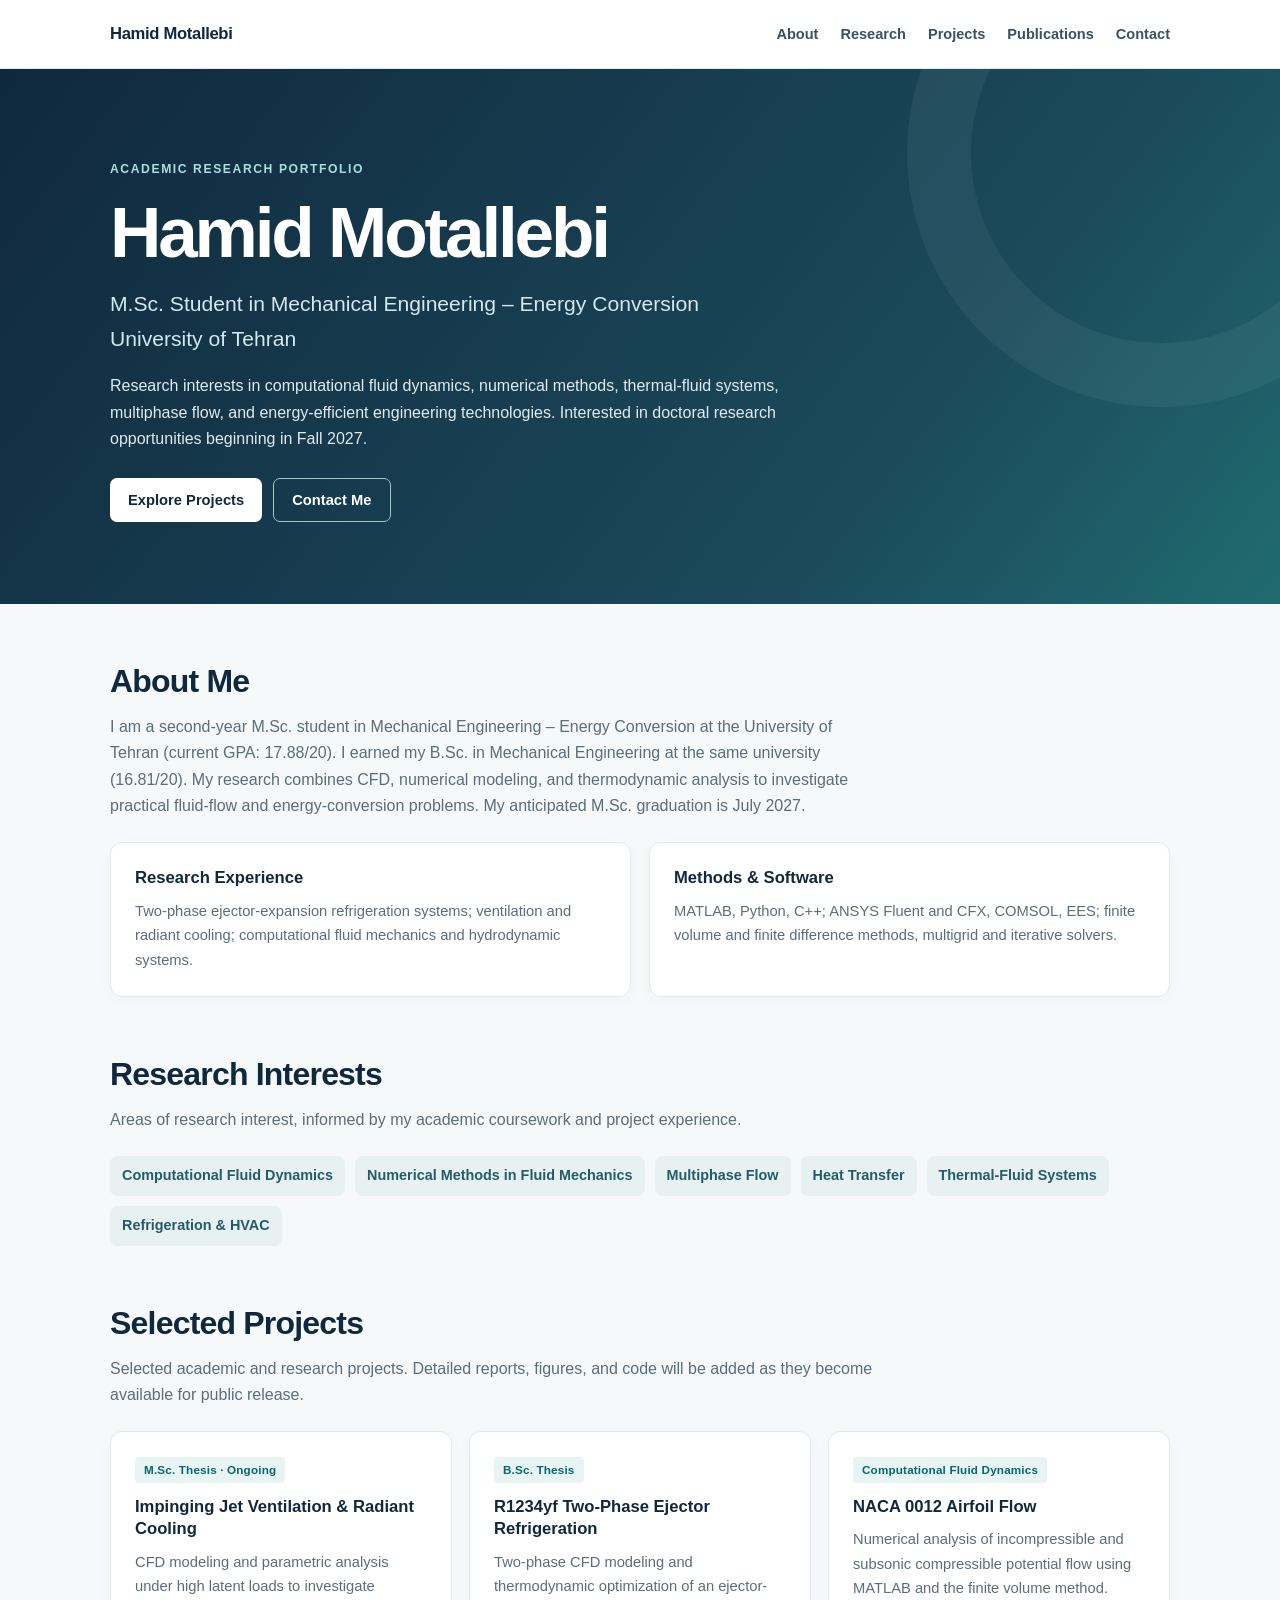
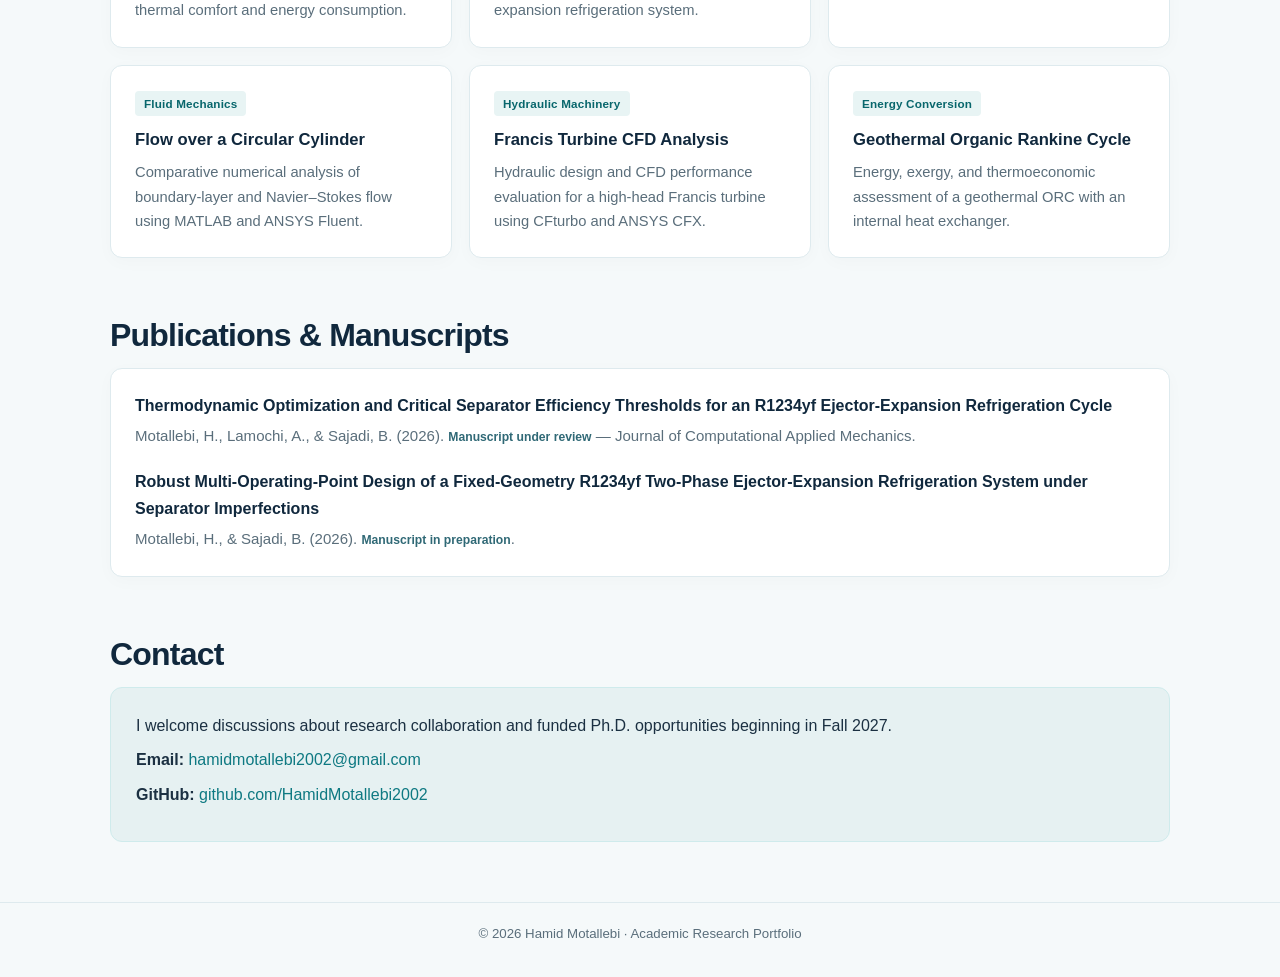
==== index.html @ cc8c120a "Add files via upload" ====
<!doctype html>
<html lang="en">
<head>
  <meta charset="utf-8">
  <meta name="viewport" content="width=device-width, initial-scale=1">
  <meta name="description" content="Research portfolio of Hamid Motallebi, M.Sc. student in Mechanical Engineering – Energy Conversion at the University of Tehran. Research in CFD, thermal-fluid systems, numerical methods, and refrigeration.">
  <meta name="theme-color" content="#10283d">
  <title>Hamid Motallebi | Mechanical Engineering Research</title>
  <style>
    :root { --navy:#10283d; --navy2:#173b53; --teal:#0e7982; --ink:#1b3042; --muted:#5a6e7b; --line:#deeaee; --paper:#fff; --background:#f5f9fa; --accent:#dceff0; --max:1060px; }
    * { box-sizing:border-box; }
    html { scroll-behavior:smooth; }
    body { margin:0; background:var(--background); color:var(--ink); font:16px/1.65 -apple-system,BlinkMacSystemFont,"Segoe UI",Roboto,"Helvetica Neue",Arial,sans-serif; }
    a { color:var(--teal); text-decoration:none; }
    a:hover { text-decoration:underline; }
    a:focus-visible { outline:3px solid #e0b663; outline-offset:3px; }
    .container { width:min(calc(100% - 40px),var(--max)); margin:auto; }
    .top { position:sticky; top:0; z-index:20; background:rgba(255,255,255,.97); border-bottom:1px solid var(--line); }
    .navigation { min-height:68px; display:flex; align-items:center; justify-content:space-between; gap:20px; }
    .brand { color:var(--navy); font-weight:800; letter-spacing:-.02em; font-size:1.04rem; }
    nav { display:flex; flex-wrap:wrap; justify-content:flex-end; gap:8px 22px; }
    nav a { font-size:.91rem; font-weight:600; color:#365265; }
    .hero { background:linear-gradient(128deg,#10283d,#1b4a5b 70%,#206b70); color:#fff; padding:90px 0 82px; position:relative; overflow:hidden; }
    .hero:after { content:""; position:absolute; width:380px; height:380px; border:64px solid rgba(255,255,255,.05); border-radius:50%; right:-135px; top:-170px; pointer-events:none; }
    .eyebrow { color:#a9e0dd; font-weight:700; letter-spacing:.13em; text-transform:uppercase; font-size:.76rem; margin:0 0 14px; }
    h1 { font-size:clamp(2.7rem,6vw,4.45rem); line-height:1.12; letter-spacing:-.045em; margin:0 0 14px; }
    .subheading { font-size:clamp(1.08rem,2.2vw,1.32rem); color:#d5e8ed; margin:0 0 17px; font-weight:500; }
    .intro { max-width:720px; color:#e0ecef; margin:0 0 25px; }
    .actions { display:flex; flex-wrap:wrap; gap:11px; }
    .button { display:inline-flex; align-items:center; min-height:42px; border-radius:7px; padding:9px 18px; font-weight:700; font-size:.92rem; background:#fff; color:var(--navy); }
    .button.secondary { background:transparent; color:#fff; border:1px solid #a1c7c9; }
    .button:hover { text-decoration:none; opacity:.9; }
    section { padding:57px 0 0; scroll-margin-top:90px; }
    h2 { color:var(--navy); font-size:clamp(1.55rem,3.5vw,2rem); letter-spacing:-.025em; margin:0 0 13px; line-height:1.25; }
    h3 { color:var(--navy); font-size:1.04rem; line-height:1.35; margin:0 0 9px; }
    .section-lead { color:var(--muted); margin:0 0 23px; max-width:770px; }
    .cards { display:grid; grid-template-columns:repeat(3,minmax(0,1fr)); gap:17px; }
    .card { background:var(--paper); border:1px solid var(--line); border-radius:12px; padding:24px; box-shadow:0 4px 18px rgba(16,40,61,.025); }
    .card p { margin:0; color:var(--muted); font-size:.92rem; }
    .tag { display:inline-block; background:#e8f4f4; color:#08666c; font-size:.73rem; font-weight:750; padding:3px 9px; border-radius:4px; margin-bottom:13px; letter-spacing:.015em; }
    .pills { display:flex; flex-wrap:wrap; gap:10px; }
    .pill { border-radius:7px; padding:8px 12px; background:#e7f1f2; color:#255b67; font-size:.9rem; font-weight:550; }
    .two-col { display:grid; grid-template-columns:1fr 1fr; gap:18px; }
    .item { margin:0 0 20px; }
    .item:last-child { margin-bottom:0; }
    .item strong { color:var(--navy); }
    .item p { margin:5px 0 0; color:var(--muted); font-size:.94rem; }
    .status { font-size:.76rem; color:#306976; font-weight:700; }
    .contact { background:#e6f1f2; border:1px solid #cfebec; border-radius:12px; padding:25px; }
    .contact p { margin:0 0 8px; }
    footer { text-align:center; border-top:1px solid var(--line); margin-top:60px; padding:20px 0 32px; color:var(--muted); font-size:.83rem; }
    @media (max-width:820px) { .cards { grid-template-columns:repeat(2,minmax(0,1fr)); } .two-col { grid-template-columns:1fr; } .hero { padding:65px 0; } }
    @media (max-width:550px) { .cards { grid-template-columns:1fr; } .navigation { align-items:flex-start; padding:13px 0; flex-direction:column; gap:8px; } nav { justify-content:flex-start; gap:5px 15px; } nav a { font-size:.82rem; } .hero { padding:55px 0; } .container { width:min(calc(100% - 28px),var(--max)); } section { padding-top:44px; } }
  </style>
</head>
<body>
  <header class="top">
    <div class="container navigation">
      <a href="#home" class="brand">Hamid Motallebi</a>
      <nav aria-label="Main navigation">
        <a href="#about">About</a><a href="#interests">Research</a><a href="#projects">Projects</a><a href="#publications">Publications</a><a href="#contact">Contact</a>
      </nav>
    </div>
  </header>
  <main>
    <div class="hero" id="home">
      <div class="container">
        <p class="eyebrow">Academic Research Portfolio</p>
        <h1>Hamid Motallebi</h1>
        <p class="subheading">M.Sc. Student in Mechanical Engineering – Energy Conversion<br>University of Tehran</p>
        <p class="intro">Research interests in computational fluid dynamics, numerical methods, thermal-fluid systems, multiphase flow, and energy-efficient engineering technologies. Interested in doctoral research opportunities beginning in Fall 2027.</p>
        <div class="actions"><a class="button" href="#projects">Explore Projects</a><a class="button secondary" href="mailto:hamidmotallebi2002@gmail.com">Contact Me</a></div>
      </div>
    </div>
    <section id="about"><div class="container">
      <h2>About Me</h2>
      <p class="section-lead">I am a second-year M.Sc. student in Mechanical Engineering – Energy Conversion at the University of Tehran (current GPA: 17.88/20). I earned my B.Sc. in Mechanical Engineering at the same university (16.81/20). My research combines CFD, numerical modeling, and thermodynamic analysis to investigate practical fluid-flow and energy-conversion problems. My anticipated M.Sc. graduation is July 2027.</p>
      <div class="two-col">
        <div class="card"><h3>Research Experience</h3><p>Two-phase ejector-expansion refrigeration systems; ventilation and radiant cooling; computational fluid mechanics and hydrodynamic systems.</p></div>
        <div class="card"><h3>Methods &amp; Software</h3><p>MATLAB, Python, C++; ANSYS Fluent and CFX, COMSOL, EES; finite volume and finite difference methods, multigrid and iterative solvers.</p></div>
      </div>
    </div></section>
    <section id="interests"><div class="container">
      <h2>Research Interests</h2>
      <p class="section-lead">Areas of research interest, informed by my academic coursework and project experience.</p>
      <div class="pills"><span class="pill">Computational Fluid Dynamics</span><span class="pill">Numerical Methods in Fluid Mechanics</span><span class="pill">Multiphase Flow</span><span class="pill">Heat Transfer</span><span class="pill">Thermal-Fluid Systems</span><span class="pill">Refrigeration &amp; HVAC</span></div>
    </div></section>
    <section id="projects"><div class="container">
      <h2>Selected Projects</h2>
      <p class="section-lead">Selected academic and research projects. Detailed reports, figures, and code will be added as they become available for public release.</p>
      <div class="cards">
        <article class="card"><span class="tag">M.Sc. Thesis · Ongoing</span><h3>Impinging Jet Ventilation &amp; Radiant Cooling</h3><p>CFD modeling and parametric analysis under high latent loads to investigate thermal comfort and energy consumption.</p></article>
        <article class="card"><span class="tag">B.Sc. Thesis</span><h3>R1234yf Two-Phase Ejector Refrigeration</h3><p>Two-phase CFD modeling and thermodynamic optimization of an ejector-expansion refrigeration system.</p></article>
        <article class="card"><span class="tag">Computational Fluid Dynamics</span><h3>NACA 0012 Airfoil Flow</h3><p>Numerical analysis of incompressible and subsonic compressible potential flow using MATLAB and the finite volume method.</p></article>
        <article class="card"><span class="tag">Fluid Mechanics</span><h3>Flow over a Circular Cylinder</h3><p>Comparative numerical analysis of boundary-layer and Navier–Stokes flow using MATLAB and ANSYS Fluent.</p></article>
        <article class="card"><span class="tag">Hydraulic Machinery</span><h3>Francis Turbine CFD Analysis</h3><p>Hydraulic design and CFD performance evaluation for a high-head Francis turbine using CFturbo and ANSYS CFX.</p></article>
        <article class="card"><span class="tag">Energy Conversion</span><h3>Geothermal Organic Rankine Cycle</h3><p>Energy, exergy, and thermoeconomic assessment of a geothermal ORC with an internal heat exchanger.</p></article>
      </div>
    </div></section>
    <section id="publications"><div class="container">
      <h2>Publications &amp; Manuscripts</h2>
      <div class="card">
        <div class="item"><strong>Thermodynamic Optimization and Critical Separator Efficiency Thresholds for an R1234yf Ejector-Expansion Refrigeration Cycle</strong><p>Motallebi, H., Lamochi, A., &amp; Sajadi, B. (2026). <span class="status">Manuscript under review</span> — Journal of Computational Applied Mechanics.</p></div>
        <div class="item"><strong>Robust Multi-Operating-Point Design of a Fixed-Geometry R1234yf Two-Phase Ejector-Expansion Refrigeration System under Separator Imperfections</strong><p>Motallebi, H., &amp; Sajadi, B. (2026). <span class="status">Manuscript in preparation</span>.</p></div>
      </div>
    </div></section>
    <section id="contact"><div class="container">
      <h2>Contact</h2>
      <div class="contact"><p>I welcome discussions about research collaboration and funded Ph.D. opportunities beginning in Fall 2027.</p><p><strong>Email:</strong> <a href="mailto:hamidmotallebi2002@gmail.com">hamidmotallebi2002@gmail.com</a></p><p><strong>GitHub:</strong> <a href="https://github.com/HamidMotallebi2002">github.com/HamidMotallebi2002</a></p></div>
    </div></section>
  </main>
  <footer><div class="container">© 2026 Hamid Motallebi · Academic Research Portfolio</div></footer>
</body>
</html>
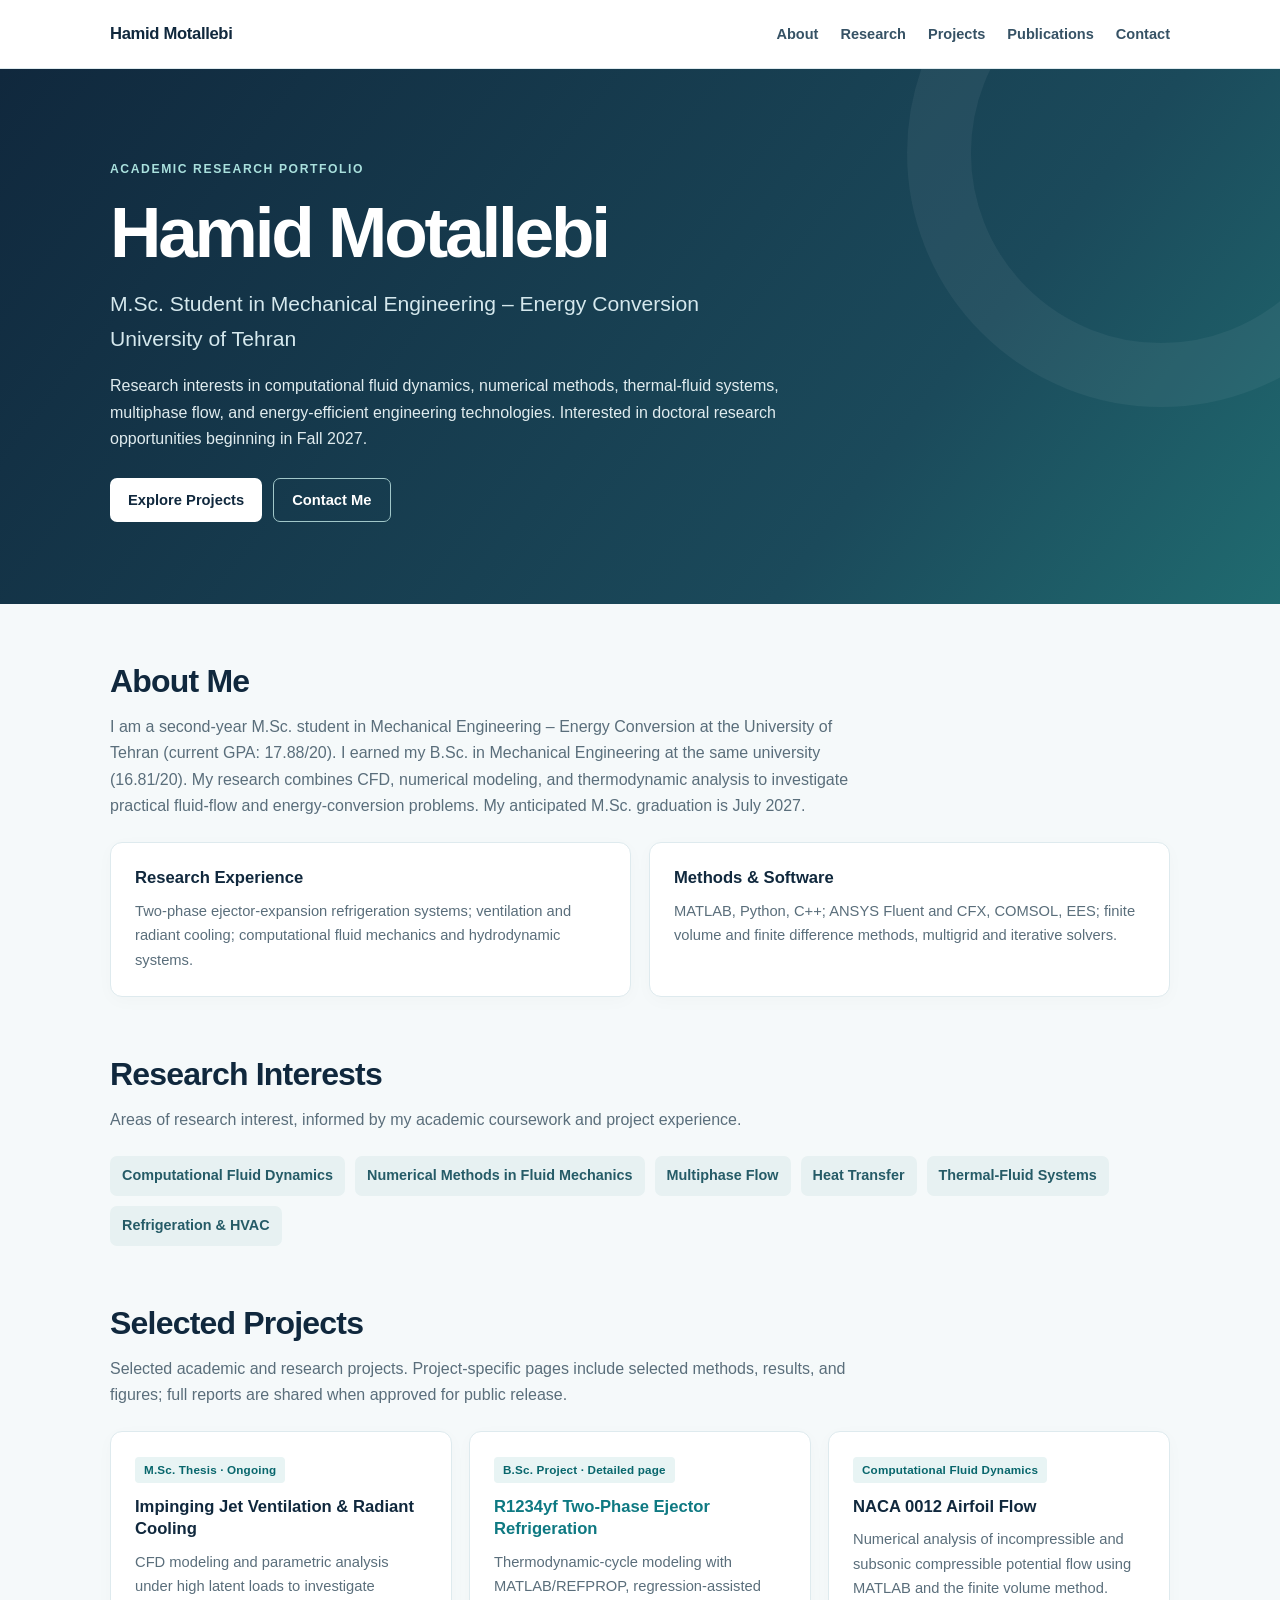
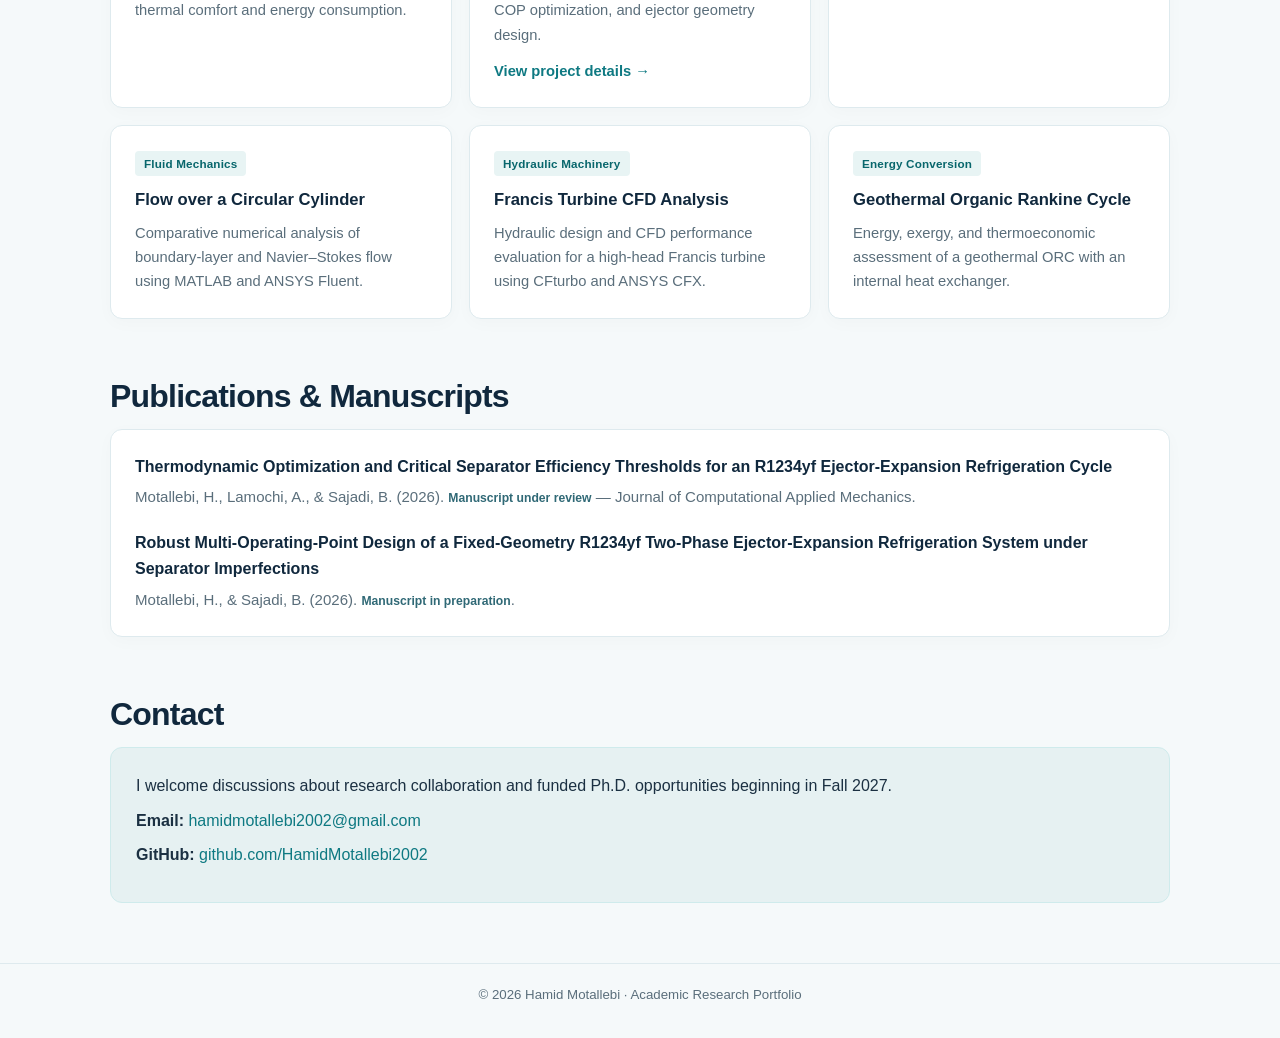
==== commit a7fedf9a: "Add files via upload" ====
--- a/index.html
+++ b/index.html
@@ -87,10 +87,10 @@
     </div></section>
     <section id="projects"><div class="container">
       <h2>Selected Projects</h2>
-      <p class="section-lead">Selected academic and research projects. Detailed reports, figures, and code will be added as they become available for public release.</p>
+      <p class="section-lead">Selected academic and research projects. Project-specific pages include selected methods, results, and figures; full reports are shared when approved for public release.</p>
       <div class="cards">
         <article class="card"><span class="tag">M.Sc. Thesis · Ongoing</span><h3>Impinging Jet Ventilation &amp; Radiant Cooling</h3><p>CFD modeling and parametric analysis under high latent loads to investigate thermal comfort and energy consumption.</p></article>
-        <article class="card"><span class="tag">B.Sc. Thesis</span><h3>R1234yf Two-Phase Ejector Refrigeration</h3><p>Two-phase CFD modeling and thermodynamic optimization of an ejector-expansion refrigeration system.</p></article>
+        <article class="card"><span class="tag">B.Sc. Project · Detailed page</span><h3><a href="r1234yf-ejector.html">R1234yf Two-Phase Ejector Refrigeration</a></h3><p>Thermodynamic-cycle modeling with MATLAB/REFPROP, regression-assisted COP optimization, and ejector geometry design.</p><p style="margin-top:12px"><a href="r1234yf-ejector.html" style="font-weight:750">View project details →</a></p></article>
         <article class="card"><span class="tag">Computational Fluid Dynamics</span><h3>NACA 0012 Airfoil Flow</h3><p>Numerical analysis of incompressible and subsonic compressible potential flow using MATLAB and the finite volume method.</p></article>
         <article class="card"><span class="tag">Fluid Mechanics</span><h3>Flow over a Circular Cylinder</h3><p>Comparative numerical analysis of boundary-layer and Navier–Stokes flow using MATLAB and ANSYS Fluent.</p></article>
         <article class="card"><span class="tag">Hydraulic Machinery</span><h3>Francis Turbine CFD Analysis</h3><p>Hydraulic design and CFD performance evaluation for a high-head Francis turbine using CFturbo and ANSYS CFX.</p></article>
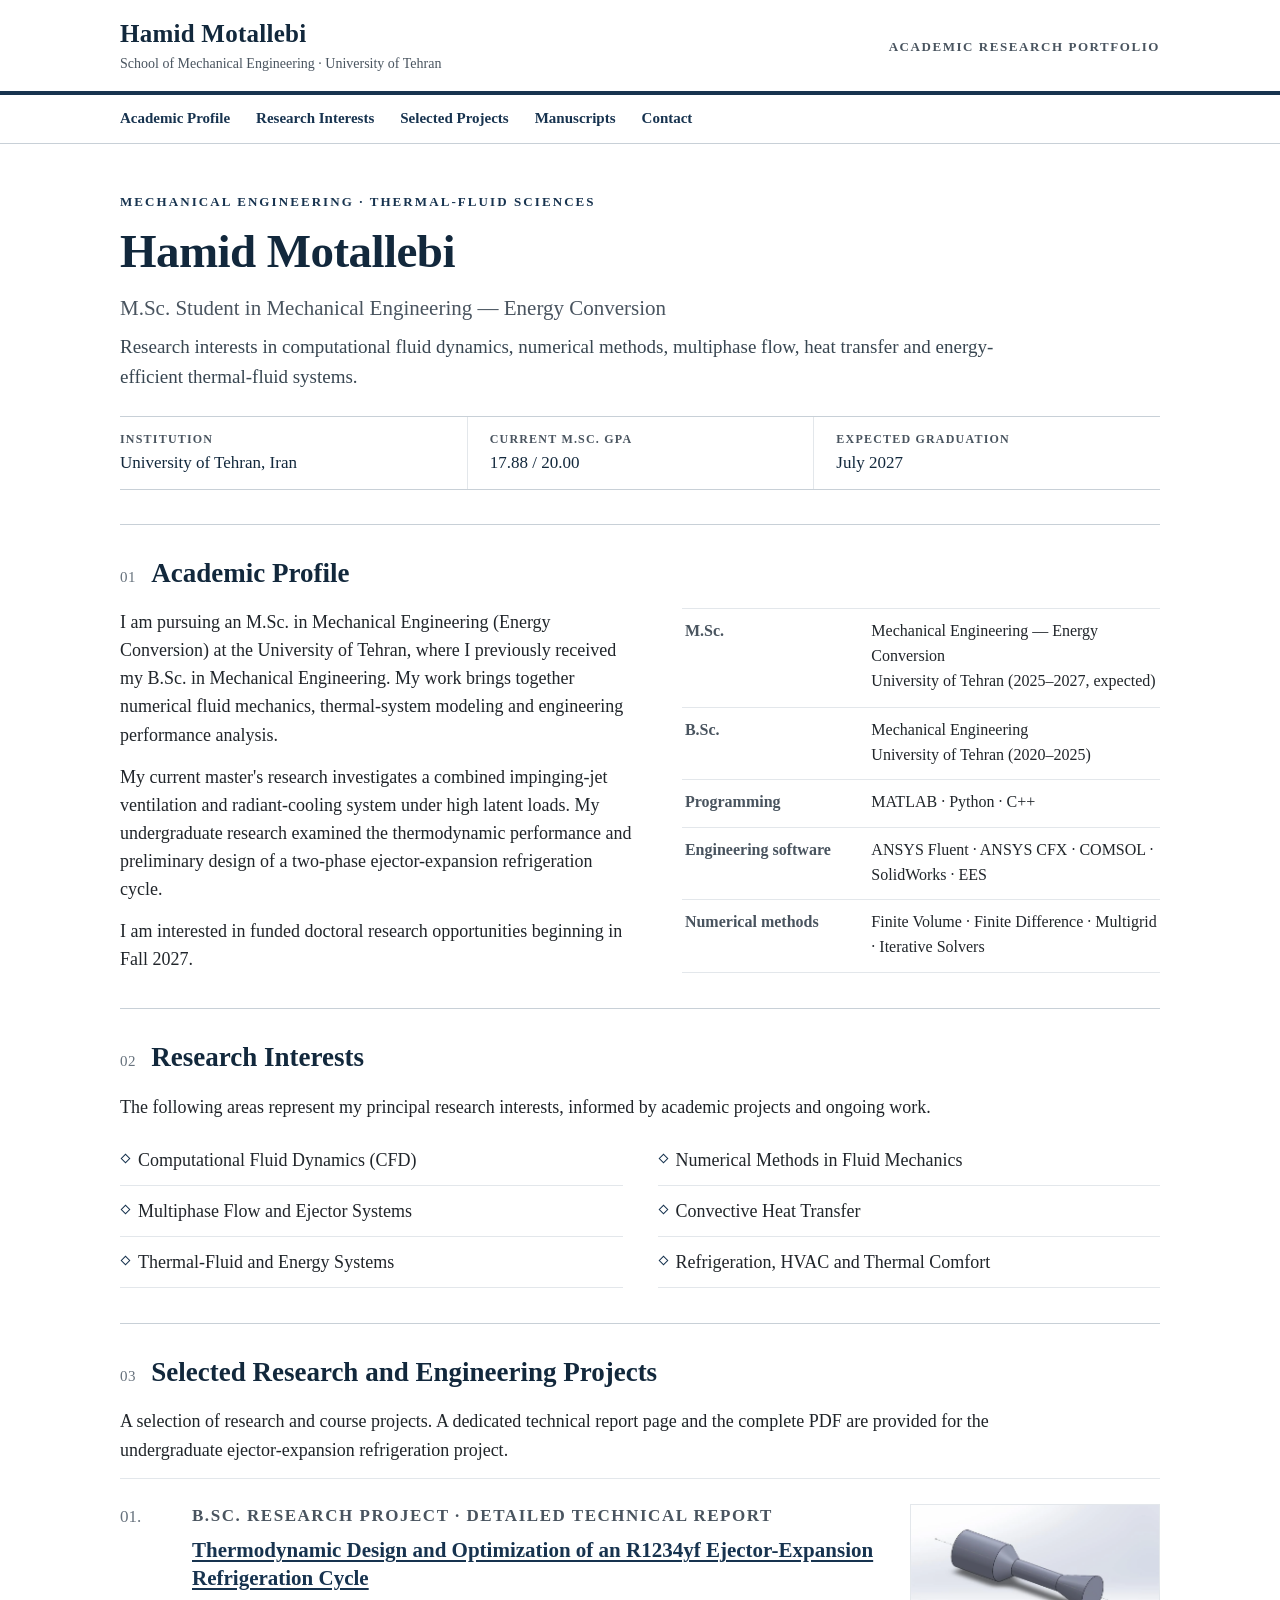
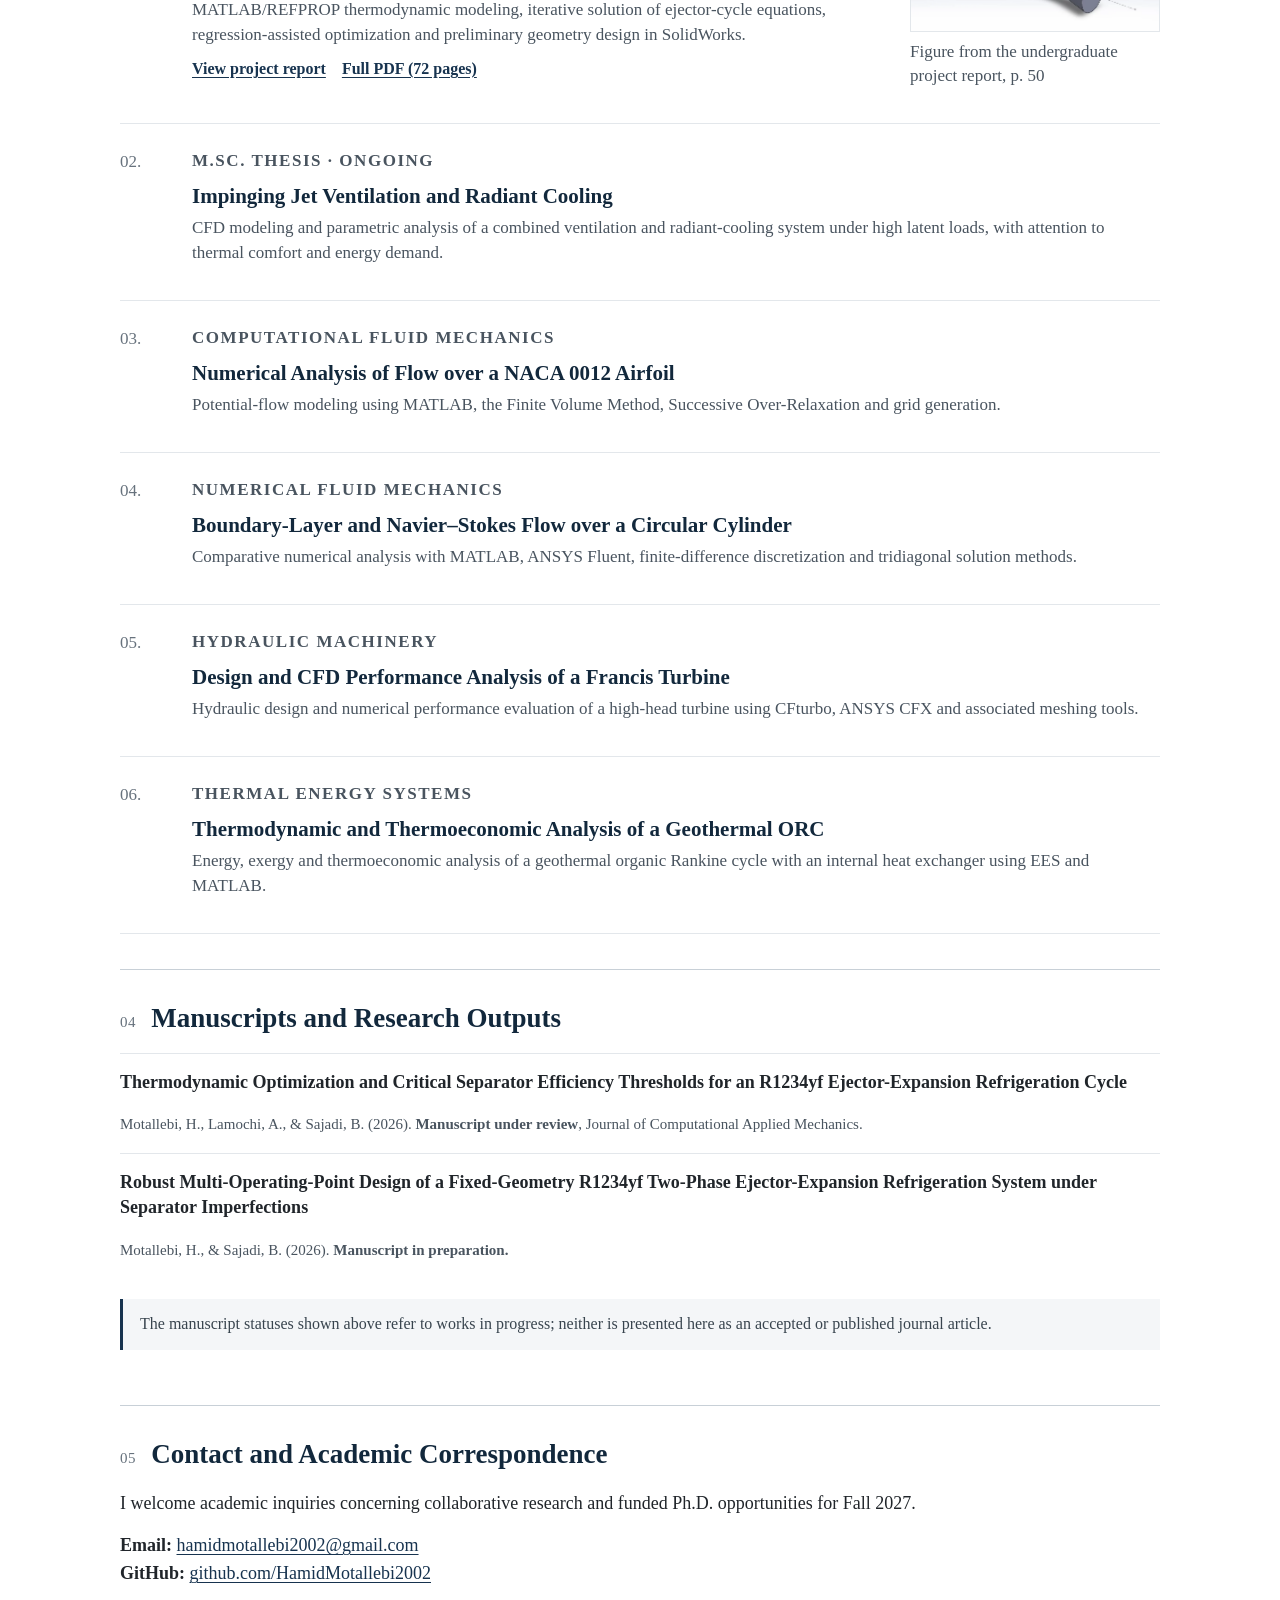
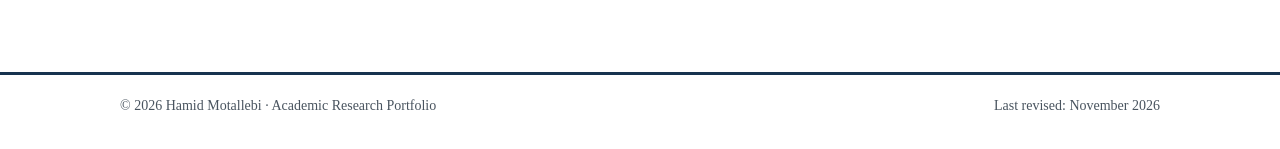
==== commit 582b068f: "Add files via upload" ====
--- a/index.html
+++ b/index.html
@@ -3,112 +3,117 @@
 <head>
   <meta charset="utf-8">
   <meta name="viewport" content="width=device-width, initial-scale=1">
-  <meta name="description" content="Research portfolio of Hamid Motallebi, M.Sc. student in Mechanical Engineering – Energy Conversion at the University of Tehran. Research in CFD, thermal-fluid systems, numerical methods, and refrigeration.">
-  <meta name="theme-color" content="#10283d">
-  <title>Hamid Motallebi | Mechanical Engineering Research</title>
-  <style>
-    :root { --navy:#10283d; --navy2:#173b53; --teal:#0e7982; --ink:#1b3042; --muted:#5a6e7b; --line:#deeaee; --paper:#fff; --background:#f5f9fa; --accent:#dceff0; --max:1060px; }
-    * { box-sizing:border-box; }
-    html { scroll-behavior:smooth; }
-    body { margin:0; background:var(--background); color:var(--ink); font:16px/1.65 -apple-system,BlinkMacSystemFont,"Segoe UI",Roboto,"Helvetica Neue",Arial,sans-serif; }
-    a { color:var(--teal); text-decoration:none; }
-    a:hover { text-decoration:underline; }
-    a:focus-visible { outline:3px solid #e0b663; outline-offset:3px; }
-    .container { width:min(calc(100% - 40px),var(--max)); margin:auto; }
-    .top { position:sticky; top:0; z-index:20; background:rgba(255,255,255,.97); border-bottom:1px solid var(--line); }
-    .navigation { min-height:68px; display:flex; align-items:center; justify-content:space-between; gap:20px; }
-    .brand { color:var(--navy); font-weight:800; letter-spacing:-.02em; font-size:1.04rem; }
-    nav { display:flex; flex-wrap:wrap; justify-content:flex-end; gap:8px 22px; }
-    nav a { font-size:.91rem; font-weight:600; color:#365265; }
-    .hero { background:linear-gradient(128deg,#10283d,#1b4a5b 70%,#206b70); color:#fff; padding:90px 0 82px; position:relative; overflow:hidden; }
-    .hero:after { content:""; position:absolute; width:380px; height:380px; border:64px solid rgba(255,255,255,.05); border-radius:50%; right:-135px; top:-170px; pointer-events:none; }
-    .eyebrow { color:#a9e0dd; font-weight:700; letter-spacing:.13em; text-transform:uppercase; font-size:.76rem; margin:0 0 14px; }
-    h1 { font-size:clamp(2.7rem,6vw,4.45rem); line-height:1.12; letter-spacing:-.045em; margin:0 0 14px; }
-    .subheading { font-size:clamp(1.08rem,2.2vw,1.32rem); color:#d5e8ed; margin:0 0 17px; font-weight:500; }
-    .intro { max-width:720px; color:#e0ecef; margin:0 0 25px; }
-    .actions { display:flex; flex-wrap:wrap; gap:11px; }
-    .button { display:inline-flex; align-items:center; min-height:42px; border-radius:7px; padding:9px 18px; font-weight:700; font-size:.92rem; background:#fff; color:var(--navy); }
-    .button.secondary { background:transparent; color:#fff; border:1px solid #a1c7c9; }
-    .button:hover { text-decoration:none; opacity:.9; }
-    section { padding:57px 0 0; scroll-margin-top:90px; }
-    h2 { color:var(--navy); font-size:clamp(1.55rem,3.5vw,2rem); letter-spacing:-.025em; margin:0 0 13px; line-height:1.25; }
-    h3 { color:var(--navy); font-size:1.04rem; line-height:1.35; margin:0 0 9px; }
-    .section-lead { color:var(--muted); margin:0 0 23px; max-width:770px; }
-    .cards { display:grid; grid-template-columns:repeat(3,minmax(0,1fr)); gap:17px; }
-    .card { background:var(--paper); border:1px solid var(--line); border-radius:12px; padding:24px; box-shadow:0 4px 18px rgba(16,40,61,.025); }
-    .card p { margin:0; color:var(--muted); font-size:.92rem; }
-    .tag { display:inline-block; background:#e8f4f4; color:#08666c; font-size:.73rem; font-weight:750; padding:3px 9px; border-radius:4px; margin-bottom:13px; letter-spacing:.015em; }
-    .pills { display:flex; flex-wrap:wrap; gap:10px; }
-    .pill { border-radius:7px; padding:8px 12px; background:#e7f1f2; color:#255b67; font-size:.9rem; font-weight:550; }
-    .two-col { display:grid; grid-template-columns:1fr 1fr; gap:18px; }
-    .item { margin:0 0 20px; }
-    .item:last-child { margin-bottom:0; }
-    .item strong { color:var(--navy); }
-    .item p { margin:5px 0 0; color:var(--muted); font-size:.94rem; }
-    .status { font-size:.76rem; color:#306976; font-weight:700; }
-    .contact { background:#e6f1f2; border:1px solid #cfebec; border-radius:12px; padding:25px; }
-    .contact p { margin:0 0 8px; }
-    footer { text-align:center; border-top:1px solid var(--line); margin-top:60px; padding:20px 0 32px; color:var(--muted); font-size:.83rem; }
-    @media (max-width:820px) { .cards { grid-template-columns:repeat(2,minmax(0,1fr)); } .two-col { grid-template-columns:1fr; } .hero { padding:65px 0; } }
-    @media (max-width:550px) { .cards { grid-template-columns:1fr; } .navigation { align-items:flex-start; padding:13px 0; flex-direction:column; gap:8px; } nav { justify-content:flex-start; gap:5px 15px; } nav a { font-size:.82rem; } .hero { padding:55px 0; } .container { width:min(calc(100% - 28px),var(--max)); } section { padding-top:44px; } }
-  </style>
+  <meta name="description" content="Academic research portfolio of Hamid Motallebi, M.Sc. student in Mechanical Engineering – Energy Conversion at the University of Tehran. Selected projects in CFD, numerical methods and thermal-fluid engineering.">
+  <meta name="theme-color" content="#17334f">
+  <title>Hamid Motallebi | Academic Research Portfolio</title>
+  <link rel="stylesheet" href="style.css">
 </head>
 <body>
-  <header class="top">
-    <div class="container navigation">
-      <a href="#home" class="brand">Hamid Motallebi</a>
-      <nav aria-label="Main navigation">
-        <a href="#about">About</a><a href="#interests">Research</a><a href="#projects">Projects</a><a href="#publications">Publications</a><a href="#contact">Contact</a>
-      </nav>
+  <header class="site-header" id="top">
+    <div class="container header-upper">
+      <div><a class="header-name" href="index.html">Hamid Motallebi</a><span class="header-affiliation">School of Mechanical Engineering · University of Tehran</span></div>
+      <span class="header-context">Academic Research Portfolio</span>
     </div>
+    <div class="header-rule"></div>
+    <nav class="container primary-nav" aria-label="Main navigation">
+      <a href="#profile">Academic Profile</a><a href="#research">Research Interests</a><a href="#projects">Selected Projects</a><a href="#publications">Manuscripts</a><a href="#contact">Contact</a>
+    </nav>
   </header>
   <main>
-    <div class="hero" id="home">
-      <div class="container">
-        <p class="eyebrow">Academic Research Portfolio</p>
-        <h1>Hamid Motallebi</h1>
-        <p class="subheading">M.Sc. Student in Mechanical Engineering – Energy Conversion<br>University of Tehran</p>
-        <p class="intro">Research interests in computational fluid dynamics, numerical methods, thermal-fluid systems, multiphase flow, and energy-efficient engineering technologies. Interested in doctoral research opportunities beginning in Fall 2027.</p>
-        <div class="actions"><a class="button" href="#projects">Explore Projects</a><a class="button secondary" href="mailto:hamidmotallebi2002@gmail.com">Contact Me</a></div>
+    <div class="container document-top">
+      <p class="overline">Mechanical Engineering · Thermal-Fluid Sciences</p>
+      <h1>Hamid Motallebi</h1>
+      <p class="subtitle">M.Sc. Student in Mechanical Engineering — Energy Conversion</p>
+      <p class="lead">Research interests in computational fluid dynamics, numerical methods, multiphase flow, heat transfer and energy-efficient thermal-fluid systems.</p>
+      <div class="document-ident" aria-label="Academic details">
+        <div><span class="metadata-label">Institution</span><span class="metadata-value">University of Tehran, Iran</span></div>
+        <div><span class="metadata-label">Current M.Sc. GPA</span><span class="metadata-value">17.88 / 20.00</span></div>
+        <div><span class="metadata-label">Expected Graduation</span><span class="metadata-value">July 2027</span></div>
       </div>
     </div>
-    <section id="about"><div class="container">
-      <h2>About Me</h2>
-      <p class="section-lead">I am a second-year M.Sc. student in Mechanical Engineering – Energy Conversion at the University of Tehran (current GPA: 17.88/20). I earned my B.Sc. in Mechanical Engineering at the same university (16.81/20). My research combines CFD, numerical modeling, and thermodynamic analysis to investigate practical fluid-flow and energy-conversion problems. My anticipated M.Sc. graduation is July 2027.</p>
+
+    <section class="container document-section" id="profile">
+      <div class="section-heading"><span class="section-index">01</span><h2>Academic Profile</h2></div>
       <div class="two-col">
-        <div class="card"><h3>Research Experience</h3><p>Two-phase ejector-expansion refrigeration systems; ventilation and radiant cooling; computational fluid mechanics and hydrodynamic systems.</p></div>
-        <div class="card"><h3>Methods &amp; Software</h3><p>MATLAB, Python, C++; ANSYS Fluent and CFX, COMSOL, EES; finite volume and finite difference methods, multigrid and iterative solvers.</p></div>
+        <div class="prose">
+          <p>I am pursuing an M.Sc. in Mechanical Engineering (Energy Conversion) at the University of Tehran, where I previously received my B.Sc. in Mechanical Engineering. My work brings together numerical fluid mechanics, thermal-system modeling and engineering performance analysis.</p>
+          <p>My current master's research investigates a combined impinging-jet ventilation and radiant-cooling system under high latent loads. My undergraduate research examined the thermodynamic performance and preliminary design of a two-phase ejector-expansion refrigeration cycle.</p>
+          <p>I am interested in funded doctoral research opportunities beginning in Fall 2027.</p>
+        </div>
+        <table class="profile-facts" aria-label="Academic credentials and methods">
+          <tbody>
+            <tr><th scope="row">M.Sc.</th><td>Mechanical Engineering — Energy Conversion<br>University of Tehran (2025–2027, expected)</td></tr>
+            <tr><th scope="row">B.Sc.</th><td>Mechanical Engineering<br>University of Tehran (2020–2025)</td></tr>
+            <tr><th scope="row">Programming</th><td>MATLAB · Python · C++</td></tr>
+            <tr><th scope="row">Engineering software</th><td>ANSYS Fluent · ANSYS CFX · COMSOL · SolidWorks · EES</td></tr>
+            <tr><th scope="row">Numerical methods</th><td>Finite Volume · Finite Difference · Multigrid · Iterative Solvers</td></tr>
+          </tbody>
+        </table>
       </div>
-    </div></section>
-    <section id="interests"><div class="container">
-      <h2>Research Interests</h2>
-      <p class="section-lead">Areas of research interest, informed by my academic coursework and project experience.</p>
-      <div class="pills"><span class="pill">Computational Fluid Dynamics</span><span class="pill">Numerical Methods in Fluid Mechanics</span><span class="pill">Multiphase Flow</span><span class="pill">Heat Transfer</span><span class="pill">Thermal-Fluid Systems</span><span class="pill">Refrigeration &amp; HVAC</span></div>
-    </div></section>
-    <section id="projects"><div class="container">
-      <h2>Selected Projects</h2>
-      <p class="section-lead">Selected academic and research projects. Project-specific pages include selected methods, results, and figures; full reports are shared when approved for public release.</p>
-      <div class="cards">
-        <article class="card"><span class="tag">M.Sc. Thesis · Ongoing</span><h3>Impinging Jet Ventilation &amp; Radiant Cooling</h3><p>CFD modeling and parametric analysis under high latent loads to investigate thermal comfort and energy consumption.</p></article>
-        <article class="card"><span class="tag">B.Sc. Project · Detailed page</span><h3><a href="r1234yf-ejector.html">R1234yf Two-Phase Ejector Refrigeration</a></h3><p>Thermodynamic-cycle modeling with MATLAB/REFPROP, regression-assisted COP optimization, and ejector geometry design.</p><p style="margin-top:12px"><a href="r1234yf-ejector.html" style="font-weight:750">View project details →</a></p></article>
-        <article class="card"><span class="tag">Computational Fluid Dynamics</span><h3>NACA 0012 Airfoil Flow</h3><p>Numerical analysis of incompressible and subsonic compressible potential flow using MATLAB and the finite volume method.</p></article>
-        <article class="card"><span class="tag">Fluid Mechanics</span><h3>Flow over a Circular Cylinder</h3><p>Comparative numerical analysis of boundary-layer and Navier–Stokes flow using MATLAB and ANSYS Fluent.</p></article>
-        <article class="card"><span class="tag">Hydraulic Machinery</span><h3>Francis Turbine CFD Analysis</h3><p>Hydraulic design and CFD performance evaluation for a high-head Francis turbine using CFturbo and ANSYS CFX.</p></article>
-        <article class="card"><span class="tag">Energy Conversion</span><h3>Geothermal Organic Rankine Cycle</h3><p>Energy, exergy, and thermoeconomic assessment of a geothermal ORC with an internal heat exchanger.</p></article>
+    </section>
+
+    <section class="container document-section" id="research">
+      <div class="section-heading"><span class="section-index">02</span><h2>Research Interests</h2></div>
+      <p class="prose">The following areas represent my principal research interests, informed by academic projects and ongoing work.</p>
+      <ul class="interest-grid">
+        <li>Computational Fluid Dynamics (CFD)</li>
+        <li>Numerical Methods in Fluid Mechanics</li>
+        <li>Multiphase Flow and Ejector Systems</li>
+        <li>Convective Heat Transfer</li>
+        <li>Thermal-Fluid and Energy Systems</li>
+        <li>Refrigeration, HVAC and Thermal Comfort</li>
+      </ul>
+    </section>
+
+    <section class="container document-section" id="projects">
+      <div class="section-heading"><span class="section-index">03</span><h2>Selected Research and Engineering Projects</h2></div>
+      <p class="prose">A selection of research and course projects. A dedicated technical report page and the complete PDF are provided for the undergraduate ejector-expansion refrigeration project.</p>
+      <div class="project-row">
+        <div class="project-number">01.</div>
+        <div>
+          <p class="project-type">B.Sc. Research Project · Detailed Technical Report</p>
+          <h3 class="project-heading"><a href="r1234yf-ejector.html">Thermodynamic Design and Optimization of an R1234yf Ejector-Expansion Refrigeration Cycle</a></h3>
+          <p>MATLAB/REFPROP thermodynamic modeling, iterative solution of ejector-cycle equations, regression-assisted optimization and preliminary geometry design in SolidWorks.</p>
+          <div class="project-links"><a href="r1234yf-ejector.html">View project report</a><a href="Hamid_Motallebi_BSc_Project.pdf" target="_blank" rel="noopener">Full PDF (72 pages)</a></div>
+        </div>
+        <div><a href="r1234yf-ejector.html" aria-label="View ejector project"><img class="project-thumb" src="ejector_cad.webp" alt="SolidWorks representation of the two-phase ejector geometry" loading="lazy"></a><p class="project-aside">Figure from the undergraduate project report, p. 50</p></div>
       </div>
-    </div></section>
-    <section id="publications"><div class="container">
-      <h2>Publications &amp; Manuscripts</h2>
-      <div class="card">
-        <div class="item"><strong>Thermodynamic Optimization and Critical Separator Efficiency Thresholds for an R1234yf Ejector-Expansion Refrigeration Cycle</strong><p>Motallebi, H., Lamochi, A., &amp; Sajadi, B. (2026). <span class="status">Manuscript under review</span> — Journal of Computational Applied Mechanics.</p></div>
-        <div class="item"><strong>Robust Multi-Operating-Point Design of a Fixed-Geometry R1234yf Two-Phase Ejector-Expansion Refrigeration System under Separator Imperfections</strong><p>Motallebi, H., &amp; Sajadi, B. (2026). <span class="status">Manuscript in preparation</span>.</p></div>
+      <div class="project-row project-row-simple">
+        <div class="project-number">02.</div>
+        <div><p class="project-type">M.Sc. Thesis · Ongoing</p><h3 class="project-heading">Impinging Jet Ventilation and Radiant Cooling</h3><p>CFD modeling and parametric analysis of a combined ventilation and radiant-cooling system under high latent loads, with attention to thermal comfort and energy demand.</p></div>
       </div>
-    </div></section>
-    <section id="contact"><div class="container">
-      <h2>Contact</h2>
-      <div class="contact"><p>I welcome discussions about research collaboration and funded Ph.D. opportunities beginning in Fall 2027.</p><p><strong>Email:</strong> <a href="mailto:hamidmotallebi2002@gmail.com">hamidmotallebi2002@gmail.com</a></p><p><strong>GitHub:</strong> <a href="https://github.com/HamidMotallebi2002">github.com/HamidMotallebi2002</a></p></div>
-    </div></section>
+      <div class="project-row project-row-simple">
+        <div class="project-number">03.</div>
+        <div><p class="project-type">Computational Fluid Mechanics</p><h3 class="project-heading">Numerical Analysis of Flow over a NACA 0012 Airfoil</h3><p>Potential-flow modeling using MATLAB, the Finite Volume Method, Successive Over-Relaxation and grid generation.</p></div>
+      </div>
+      <div class="project-row project-row-simple">
+        <div class="project-number">04.</div>
+        <div><p class="project-type">Numerical Fluid Mechanics</p><h3 class="project-heading">Boundary-Layer and Navier–Stokes Flow over a Circular Cylinder</h3><p>Comparative numerical analysis with MATLAB, ANSYS Fluent, finite-difference discretization and tridiagonal solution methods.</p></div>
+      </div>
+      <div class="project-row project-row-simple">
+        <div class="project-number">05.</div>
+        <div><p class="project-type">Hydraulic Machinery</p><h3 class="project-heading">Design and CFD Performance Analysis of a Francis Turbine</h3><p>Hydraulic design and numerical performance evaluation of a high-head turbine using CFturbo, ANSYS CFX and associated meshing tools.</p></div>
+      </div>
+      <div class="project-row project-row-simple">
+        <div class="project-number">06.</div>
+        <div><p class="project-type">Thermal Energy Systems</p><h3 class="project-heading">Thermodynamic and Thermoeconomic Analysis of a Geothermal ORC</h3><p>Energy, exergy and thermoeconomic analysis of a geothermal organic Rankine cycle with an internal heat exchanger using EES and MATLAB.</p></div>
+      </div>
+    </section>
+
+    <section class="container document-section" id="publications">
+      <div class="section-heading"><span class="section-index">04</span><h2>Manuscripts and Research Outputs</h2></div>
+      <div class="manuscript"><p class="manuscript-title">Thermodynamic Optimization and Critical Separator Efficiency Thresholds for an R1234yf Ejector-Expansion Refrigeration Cycle</p><small>Motallebi, H., Lamochi, A., &amp; Sajadi, B. (2026). <strong>Manuscript under review</strong>, Journal of Computational Applied Mechanics.</small></div>
+      <div class="manuscript"><p class="manuscript-title">Robust Multi-Operating-Point Design of a Fixed-Geometry R1234yf Two-Phase Ejector-Expansion Refrigeration System under Separator Imperfections</p><small>Motallebi, H., &amp; Sajadi, B. (2026). <strong>Manuscript in preparation.</strong></small></div>
+      <p class="notes">The manuscript statuses shown above refer to works in progress; neither is presented here as an accepted or published journal article.</p>
+    </section>
+
+    <section class="container document-section" id="contact">
+      <div class="section-heading"><span class="section-index">05</span><h2>Contact and Academic Correspondence</h2></div>
+      <p>I welcome academic inquiries concerning collaborative research and funded Ph.D. opportunities for Fall 2027.</p>
+      <p><strong>Email:</strong> <a href="mailto:hamidmotallebi2002@gmail.com">hamidmotallebi2002@gmail.com</a><br>
+         <strong>GitHub:</strong> <a href="https://github.com/HamidMotallebi2002">github.com/HamidMotallebi2002</a></p>
+    </section>
   </main>
-  <footer><div class="container">© 2026 Hamid Motallebi · Academic Research Portfolio</div></footer>
+  <footer class="site-footer"><div class="container footer-inner"><span>© 2026 Hamid Motallebi · Academic Research Portfolio</span><span>Last revised: November 2026</span></div></footer>
 </body>
 </html>
--- a/style.css
+++ b/style.css
@@ -0,0 +1,153 @@
+/* Hamid Motallebi — formal academic research portfolio
+   Local system fonts only. No tracking, frameworks, scripts or external dependencies. */
+:root {
+  --navy: #17334f;
+  --navy-dark: #12283c;
+  --ink: #20252a;
+  --secondary: #49545f;
+  --muted: #67727d;
+  --rule: #c8d0d7;
+  --rule-light: #e3e7eb;
+  --tint: #f4f6f8;
+  --paper: #ffffff;
+  --max: 1040px;
+}
+*, *::before, *::after { box-sizing: border-box; }
+html { scroll-behavior: smooth; }
+body {
+  margin: 0;
+  background: var(--paper);
+  color: var(--ink);
+  font-family: "Times New Roman", Times, "Liberation Serif", Georgia, serif;
+  font-size: 18px;
+  line-height: 1.56;
+  -webkit-font-smoothing: antialiased;
+}
+.container { width: min(var(--max), calc(100% - 64px)); margin-inline: auto; }
+a { color: var(--navy); text-decoration: underline; text-underline-offset: 3px; }
+a:hover { color: #0e5c8c; }
+a:focus-visible { outline: 2px solid #b16c00; outline-offset: 4px; }
+p { margin: 0 0 14px; }
+strong { font-weight: 700; }
+.site-header { border-bottom: 1px solid var(--rule); background: white; }
+.header-upper { display: flex; align-items: center; justify-content: space-between; gap: 28px; padding-top: 20px; padding-bottom: 17px; }
+.header-name { display: block; color: var(--navy-dark); font-size: 25px; line-height: 1.13; font-weight: 700; text-decoration: none; letter-spacing: .01em; }
+.header-affiliation { display: block; color: var(--secondary); font-size: 14px; line-height: 1.4; margin-top: 6px; }
+.header-context { text-align: right; color: var(--secondary); font-size: 13px; letter-spacing: .12em; text-transform: uppercase; font-weight: 700; }
+.header-rule { height: 4px; background: var(--navy); }
+.primary-nav { display: flex; flex-wrap: wrap; column-gap: 26px; row-gap: 7px; padding: 12px 0 13px; }
+.primary-nav a { font-size: 15px; font-weight: 700; color: var(--navy); text-decoration: none; }
+.primary-nav a:hover { text-decoration: underline; }
+.document-top { padding-top: 48px; padding-bottom: 34px; }
+.overline { color: var(--navy); font-size: 13px; font-weight: 700; text-transform: uppercase; letter-spacing: .16em; margin-bottom: 12px; }
+h1, h2, h3 { color: var(--navy-dark); font-weight: 700; }
+h1 { font-size: clamp(32px, 4.6vw, 47px); line-height: 1.14; margin: 0 0 17px; letter-spacing: -.012em; }
+h2 { font-size: 27px; line-height: 1.24; margin: 0 0 18px; }
+h3 { font-size: 20px; line-height: 1.3; margin: 0 0 8px; }
+.subtitle { color: var(--secondary); font-size: 21px; line-height: 1.33; margin-bottom: 9px; }
+.lead { font-size: 19px; color: #384651; line-height: 1.57; max-width: 910px; }
+.document-ident { border-top: 1px solid var(--rule); border-bottom: 1px solid var(--rule); display: grid; grid-template-columns: repeat(3, minmax(0,1fr)); margin-top: 24px; }
+.document-ident > div { padding: 14px 22px 14px 0; }
+.document-ident > div + div { border-left: 1px solid var(--rule-light); padding-left: 22px; }
+.metadata-label { display: block; color: var(--secondary); font-size: 12px; font-weight: 700; text-transform: uppercase; letter-spacing: .1em; line-height: 1.35; }
+.metadata-value { display: block; color: var(--navy-dark); font-size: 17px; line-height: 1.35; margin-top: 5px; }
+.document-section { padding-top: 32px; padding-bottom: 35px; border-top: 1px solid var(--rule); scroll-margin-top: 24px; }
+.section-heading { display: flex; align-items: baseline; gap: 15px; }
+.section-index { color: var(--muted); font-size: 15px; letter-spacing: .04em; white-space: nowrap; }
+.prose { max-width: 880px; }
+.prose p:last-child { margin-bottom: 0; }
+.two-col { display: grid; grid-template-columns: minmax(0,1.04fr) minmax(0,.96fr); gap: 44px; }
+.profile-facts { width: 100%; border-collapse: collapse; font-size: 16px; }
+.profile-facts th, .profile-facts td { text-align: left; vertical-align: top; padding: 10px 3px; border-bottom: 1px solid var(--rule-light); }
+.profile-facts th { width: 39%; color: var(--secondary); font-weight: 700; }
+.profile-facts tr:first-child th, .profile-facts tr:first-child td { border-top: 1px solid var(--rule-light); }
+.dense-list { margin: 0; padding-left: 22px; }
+.dense-list li { margin-bottom: 7px; }
+.interest-grid { display: grid; grid-template-columns: 1fr 1fr; gap: 0 35px; margin: 0; padding: 0; list-style: none; }
+.interest-grid li { padding: 11px 0 11px 18px; border-bottom: 1px solid var(--rule-light); position: relative; }
+.interest-grid li::before { content: ""; position: absolute; left: 2px; top: 20px; width: 7px; height: 7px; border: 1px solid var(--navy); transform: rotate(45deg); }
+.project-row { display: grid; grid-template-columns: 50px minmax(0,1fr) 250px; gap: 22px; padding: 25px 0; border-top: 1px solid var(--rule-light); align-items: start; }
+.project-row:last-child { border-bottom: 1px solid var(--rule-light); }
+.project-number { color: var(--muted); font-size: 17px; }
+.project-heading { font-size: 21px; margin-bottom: 6px; }
+.project-type { font-size: 13px; color: var(--secondary); text-transform: uppercase; letter-spacing: .09em; font-weight: 700; margin-bottom: 7px; }
+.project-row p { color: var(--secondary); font-size: 17px; line-height: 1.46; margin-bottom: 9px; }
+.project-thumb { width: 100%; max-height: 164px; object-fit: contain; border: 1px solid var(--rule-light); background: var(--tint); }
+.project-aside { color: var(--muted); font-size: 14px; line-height: 1.35; }
+.project-links { font-size: 16px; font-weight: 700; }
+.project-links a { margin-right: 16px; }
+.project-row-simple { grid-template-columns: 50px minmax(0,1fr); }
+.manuscript { border-top: 1px solid var(--rule-light); padding: 16px 0; }
+.manuscript:last-child { border-bottom: 1px solid var(--rule-light); }
+.manuscript-title { font-size: 18px; font-weight: 700; line-height: 1.4; }
+.manuscript small { color: var(--secondary); font-size: 15px; }
+.notes { border-left: 3px solid var(--navy); padding: 13px 17px; background: var(--tint); color: #38444e; font-size: 16px; margin: 20px 0; }
+.link-plain { display: inline-block; border: 1px solid var(--navy); color: var(--navy); text-decoration: none; font-size: 16px; font-weight: 700; padding: 10px 16px; margin: 3px 12px 3px 0; }
+.link-plain:hover { background: var(--navy); color: white; }
+.link-plain.filled { background: var(--navy); color: white; }
+.link-plain.filled:hover { background: #2d536f; }
+.site-footer { border-top: 3px solid var(--navy); margin-top: 36px; padding: 20px 0 32px; color: var(--secondary); font-size: 14px; }
+.footer-inner { display: flex; justify-content: space-between; flex-wrap: wrap; gap: 6px 24px; }
+/* Technical report / project page */
+.breadcrumb { font-size: 15px; color: var(--muted); padding-top: 26px; }
+.project-title { max-width: 900px; font-size: clamp(29px,4.2vw,41px); }
+.project-intro { padding-top: 27px; }
+.project-overview { display: grid; grid-template-columns: minmax(0,1fr) 300px; gap: 44px; }
+.report-facts { border-top: 3px solid var(--navy); background: var(--tint); padding: 18px 20px; align-self: start; }
+.report-facts h2 { font-size: 17px; text-transform: uppercase; letter-spacing: .075em; margin-bottom: 10px; }
+.report-facts dl { margin: 0; }
+.report-facts dt { font-size: 13px; color: var(--secondary); font-weight: 700; text-transform: uppercase; letter-spacing: .035em; margin: 14px 0 3px; }
+.report-facts dd { margin: 0; font-size: 17px; line-height: 1.36; }
+.method-row { display: grid; grid-template-columns: 66px minmax(0,1fr); gap: 16px; padding: 16px 0; border-top: 1px solid var(--rule-light); }
+.method-row:last-child { border-bottom: 1px solid var(--rule-light); }
+.method-mark { color: var(--navy); font-size: 22px; font-weight: 700; }
+.method-row h3 { margin: 0 0 5px; }
+.method-row p { color: var(--secondary); margin: 0; }
+.result-table { width: 100%; border-collapse: collapse; font-size: 16px; }
+.result-table caption { text-align: left; color: var(--secondary); font-size: 14px; padding-bottom: 10px; }
+.result-table th { background: var(--tint); color: var(--navy-dark); border-top: 2px solid var(--navy); border-bottom: 1px solid var(--rule); text-align: left; }
+.result-table th, .result-table td { padding: 12px 16px; vertical-align: top; }
+.result-table td { border-bottom: 1px solid var(--rule-light); }
+.result-table th:first-child { width: 31%; }
+.figure-grid { display: grid; grid-template-columns: 1fr 1fr; gap: 24px; }
+.figure { margin: 0; border: 1px solid var(--rule); background: #fff; }
+.figure-media { min-height: 215px; padding: 13px; background: #fbfcfd; display: grid; place-items: center; }
+.figure-media img { display: block; width: 100%; max-height: 290px; object-fit: contain; }
+.figure figcaption { border-top: 1px solid var(--rule); font-size: 15px; color: var(--secondary); line-height: 1.43; padding: 10px 13px 12px; }
+.figure figcaption strong { color: var(--ink); }
+.report-cta { border-top: 3px solid var(--navy); padding-top: 20px; margin-top: 12px; }
+.reference-strip { background: var(--tint); border: 1px solid var(--rule-light); padding: 17px 20px; font-size: 16px; }
+.reference-strip p:last-child { margin-bottom: 0; }
+@media (max-width: 800px) {
+  body { font-size: 17px; }
+  .container { width: min(var(--max), calc(100% - 34px)); }
+  .two-col, .project-overview { grid-template-columns: 1fr; gap: 18px; }
+  .project-row { grid-template-columns: 34px minmax(0,1fr) 170px; gap: 12px; }
+  .project-row-simple { grid-template-columns: 34px minmax(0,1fr); }
+  .document-ident { grid-template-columns: 1fr; }
+  .document-ident > div, .document-ident > div + div { border-left: none; padding: 8px 0; }
+  .document-ident > div + div { border-top: 1px solid var(--rule-light); }
+}
+@media (max-width: 580px) {
+  .header-upper { padding-top: 15px; padding-bottom: 14px; }
+  .header-context { display: none; }
+  .primary-nav { gap: 7px 18px; }
+  .primary-nav a { font-size: 14px; }
+  .document-top { padding-top: 31px; padding-bottom: 23px; }
+  .project-row, .project-row-simple { grid-template-columns: 29px minmax(0,1fr); }
+  .project-thumb, .project-aside { display: none; }
+  .interest-grid, .figure-grid { grid-template-columns: 1fr; }
+  .document-section { padding-top: 26px; padding-bottom: 28px; }
+  .result-table th, .result-table td { padding: 10px 8px; }
+  .result-table { font-size: 15px; }
+  .figure-media { min-height: 160px; }
+  .footer-inner { display: block; }
+}
+@media print {
+  @page { size: A4; margin: 15mm; }
+  body { font-size: 12pt; }
+  .primary-nav, .link-plain, .project-links { display: none; }
+  .document-section { break-inside: avoid; }
+  .figure { break-inside: avoid; }
+  a { color: black; }
+}
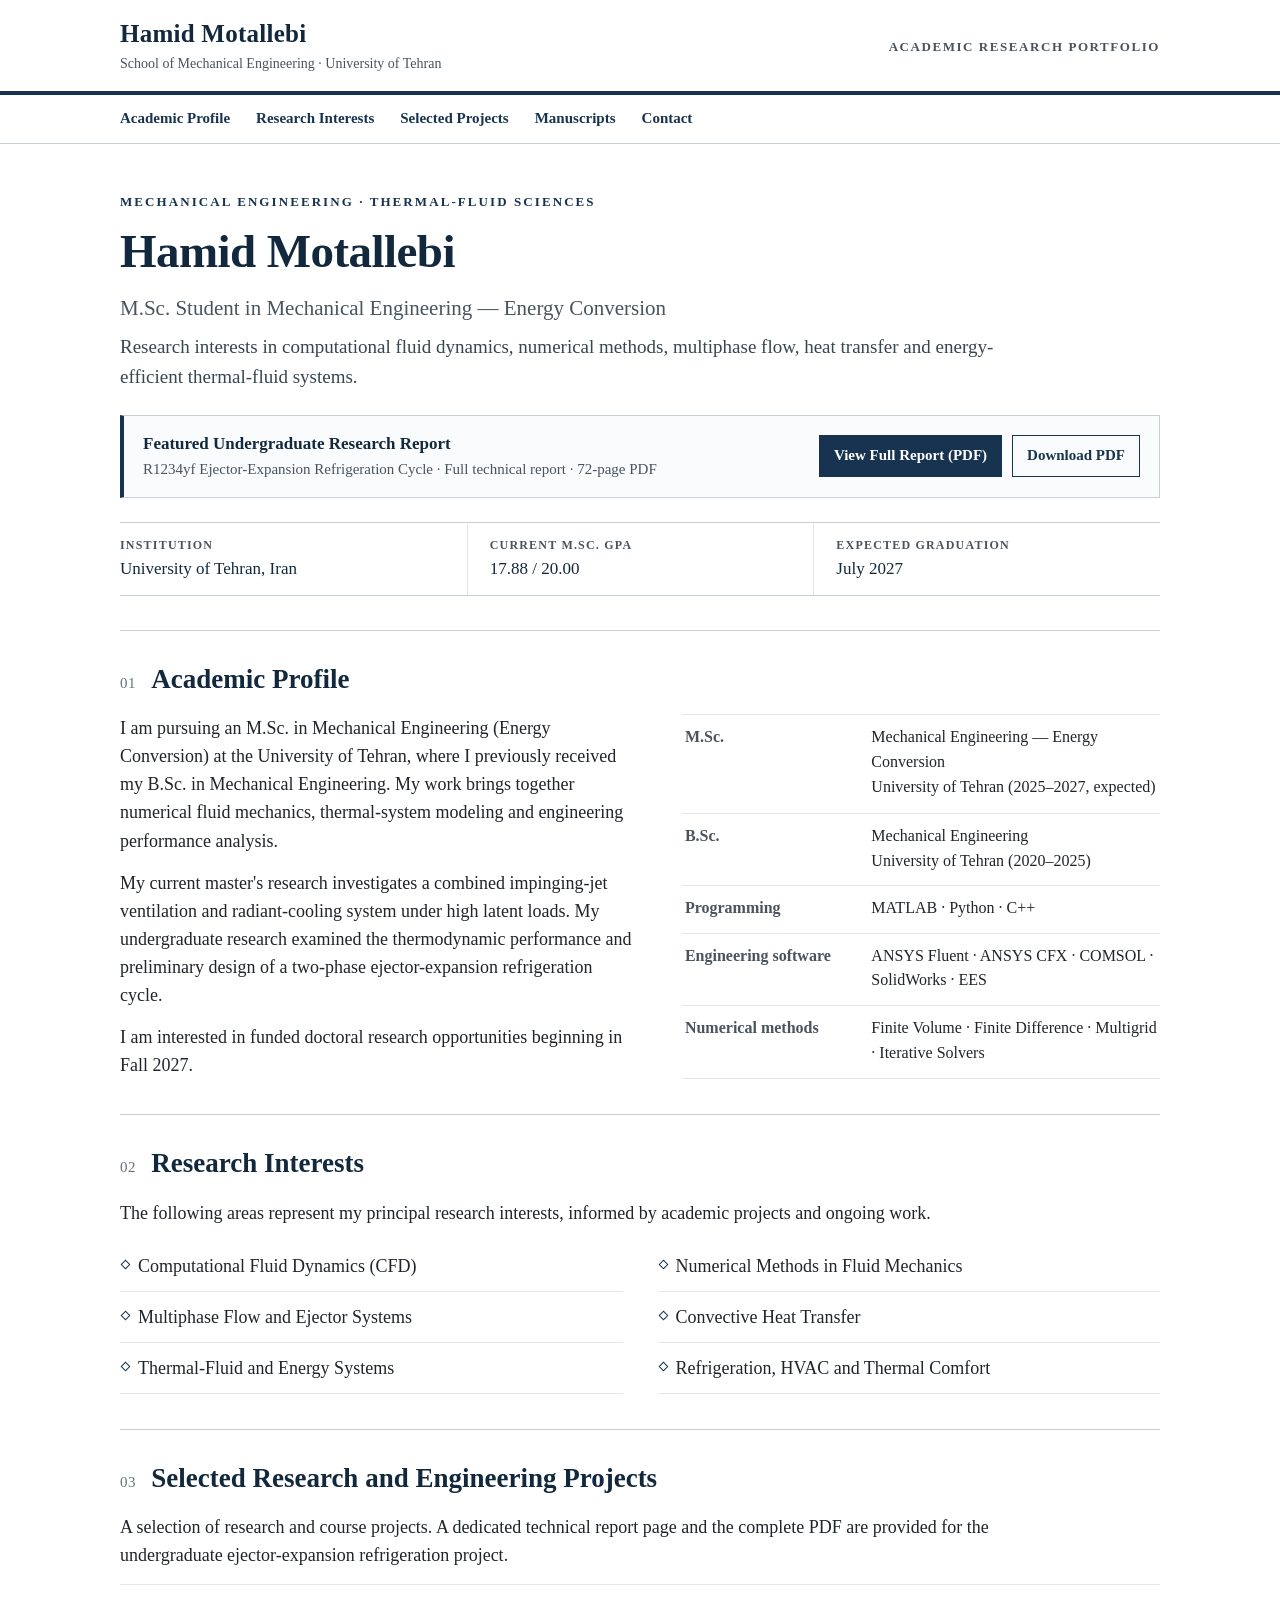
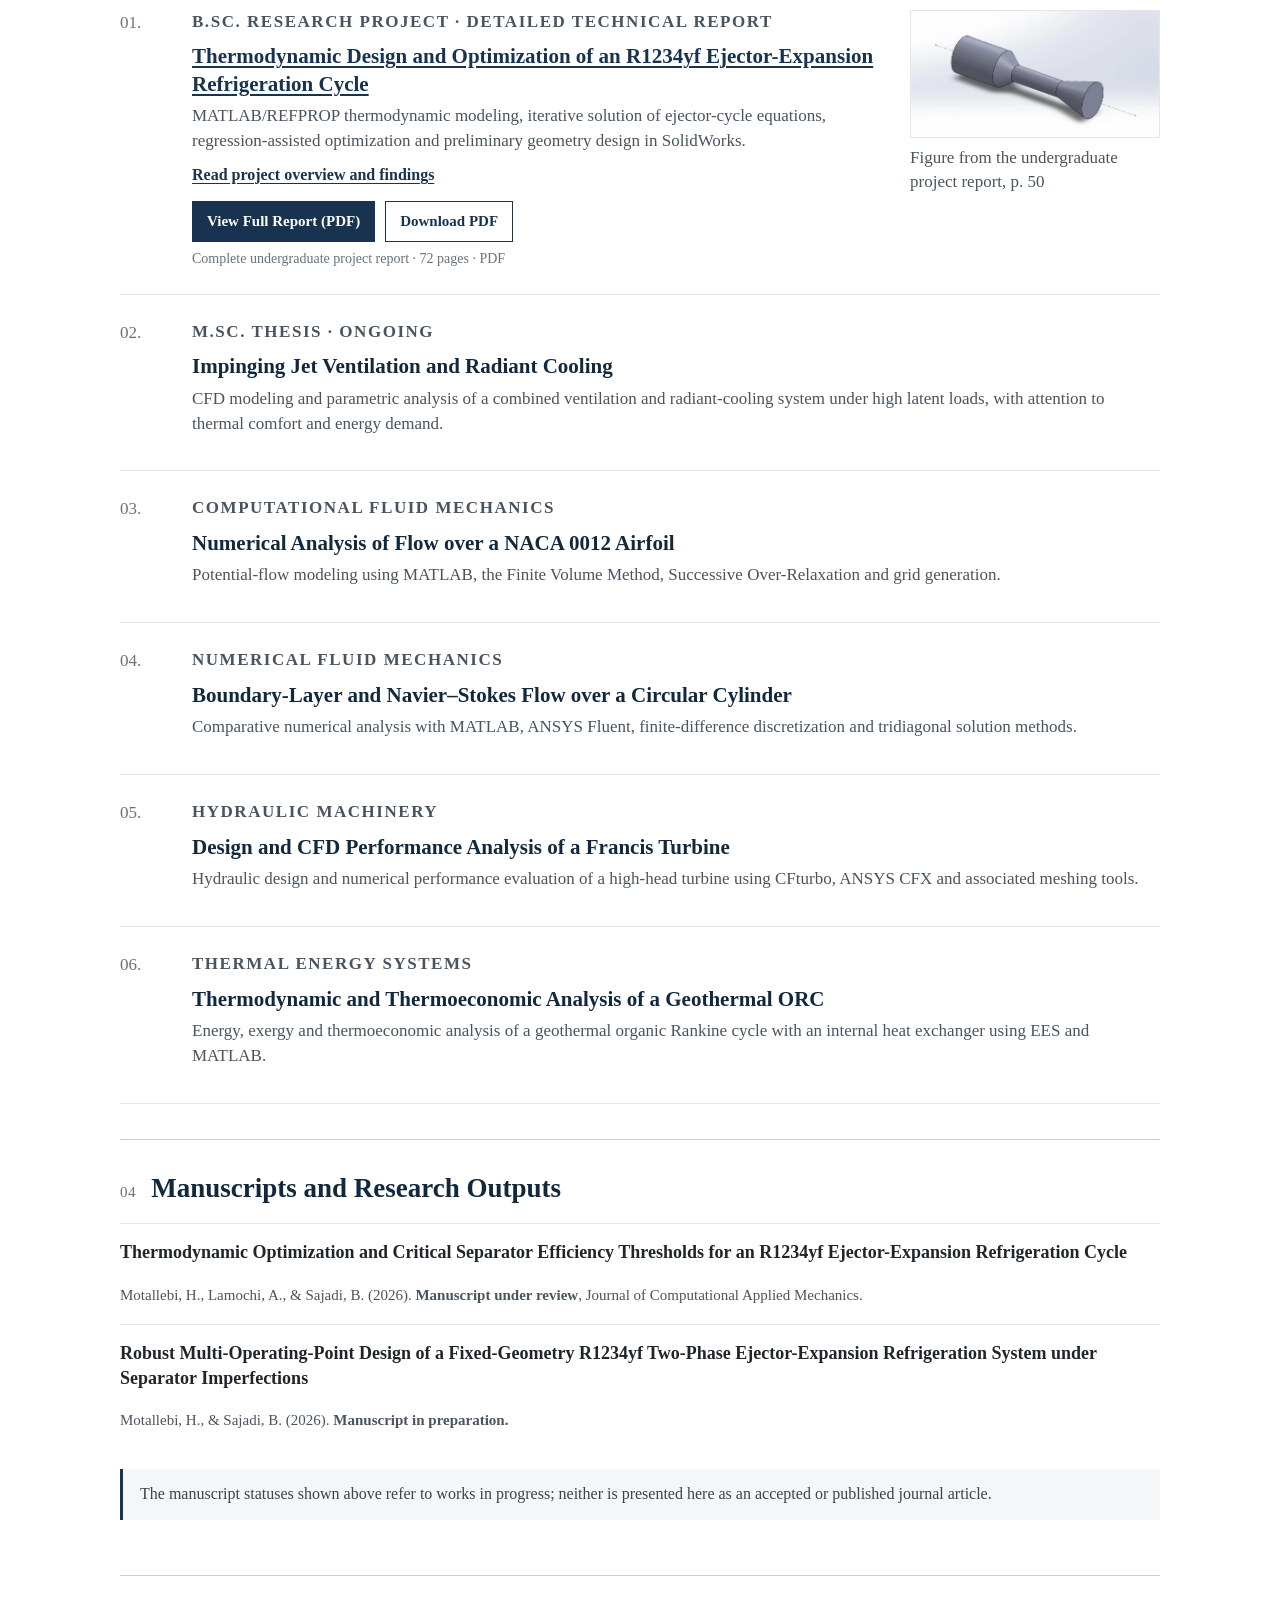
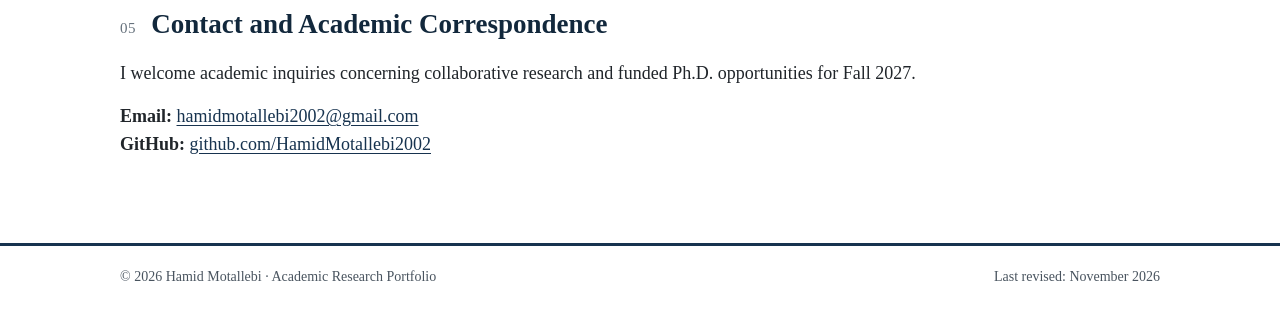
==== commit 03f66acf: "Add files via upload" ====
--- a/index.html
+++ b/index.html
@@ -25,6 +25,16 @@
       <h1>Hamid Motallebi</h1>
       <p class="subtitle">M.Sc. Student in Mechanical Engineering — Energy Conversion</p>
       <p class="lead">Research interests in computational fluid dynamics, numerical methods, multiphase flow, heat transfer and energy-efficient thermal-fluid systems.</p>
+      <div class="featured-report" aria-label="Undergraduate research report quick access">
+        <div class="featured-report-copy">
+          <strong>Featured Undergraduate Research Report</strong>
+          <span>R1234yf Ejector-Expansion Refrigeration Cycle · Full technical report · 72-page PDF</span>
+        </div>
+        <div class="report-actions">
+          <a class="link-plain filled" href="Hamid_Motallebi_BSc_Project.pdf" target="_blank" rel="noopener" aria-label="Read full undergraduate project PDF in a new tab">View Full Report (PDF)</a>
+          <a class="link-plain" href="Hamid_Motallebi_BSc_Project.pdf" download="Hamid_Motallebi_BSc_Project.pdf" aria-label="Download full undergraduate project PDF">Download PDF</a>
+        </div>
+      </div>
       <div class="document-ident" aria-label="Academic details">
         <div><span class="metadata-label">Institution</span><span class="metadata-value">University of Tehran, Iran</span></div>
         <div><span class="metadata-label">Current M.Sc. GPA</span><span class="metadata-value">17.88 / 20.00</span></div>
@@ -74,7 +84,14 @@
           <p class="project-type">B.Sc. Research Project · Detailed Technical Report</p>
           <h3 class="project-heading"><a href="r1234yf-ejector.html">Thermodynamic Design and Optimization of an R1234yf Ejector-Expansion Refrigeration Cycle</a></h3>
           <p>MATLAB/REFPROP thermodynamic modeling, iterative solution of ejector-cycle equations, regression-assisted optimization and preliminary geometry design in SolidWorks.</p>
-          <div class="project-links"><a href="r1234yf-ejector.html">View project report</a><a href="Hamid_Motallebi_BSc_Project.pdf" target="_blank" rel="noopener">Full PDF (72 pages)</a></div>
+          <div class="project-links">
+            <a class="project-details-link" href="r1234yf-ejector.html">Read project overview and findings</a>
+            <div class="report-actions project-report-actions">
+              <a class="link-plain filled" href="Hamid_Motallebi_BSc_Project.pdf" target="_blank" rel="noopener">View Full Report (PDF)</a>
+              <a class="link-plain" href="Hamid_Motallebi_BSc_Project.pdf" download="Hamid_Motallebi_BSc_Project.pdf">Download PDF</a>
+            </div>
+            <p class="pdf-note">Complete undergraduate project report · 72 pages · PDF</p>
+          </div>
         </div>
         <div><a href="r1234yf-ejector.html" aria-label="View ejector project"><img class="project-thumb" src="ejector_cad.webp" alt="SolidWorks representation of the two-phase ejector geometry" loading="lazy"></a><p class="project-aside">Figure from the undergraduate project report, p. 50</p></div>
       </div>
--- a/style.css
+++ b/style.css
@@ -151,3 +151,24 @@
   .figure { break-inside: avoid; }
   a { color: black; }
 }
+
+/* Direct access to the undergraduate report from the home page */
+.featured-report {
+  display: flex; align-items: center; justify-content: space-between; flex-wrap: wrap;
+  gap: 12px 24px; padding: 17px 19px; margin-top: 23px;
+  border: 1px solid var(--rule); border-left: 4px solid var(--navy); background: #fafbfc;
+}
+.featured-report-copy { display: grid; gap: 3px; min-width: 0; flex: 1 1 290px; }
+.featured-report-copy strong { color: var(--navy-dark); font-size: 17px; line-height: 1.35; }
+.featured-report-copy span { color: var(--secondary); font-size: 15px; line-height: 1.4; }
+.report-actions { display: flex; flex-wrap: wrap; align-items: center; gap: 8px 10px; }
+.report-actions .link-plain { margin: 0; font-size: 15px; line-height: 1.3; padding: 10px 14px; white-space: normal; text-align: center; }
+.project-details-link { display: inline-block; margin-bottom: 12px; }
+.project-report-actions { margin: 1px 0 7px; }
+.project-row .pdf-note { font-size: 14px; color: var(--muted); line-height: 1.4; margin: 6px 0 0; font-weight: 400; }
+@media (max-width: 580px) {
+  .featured-report { padding: 14px; }
+  .report-actions { width: 100%; }
+  .report-actions .link-plain { flex: 1 1 140px; }
+}
+@media print { .featured-report .report-actions, .project-report-actions { display: none; } }
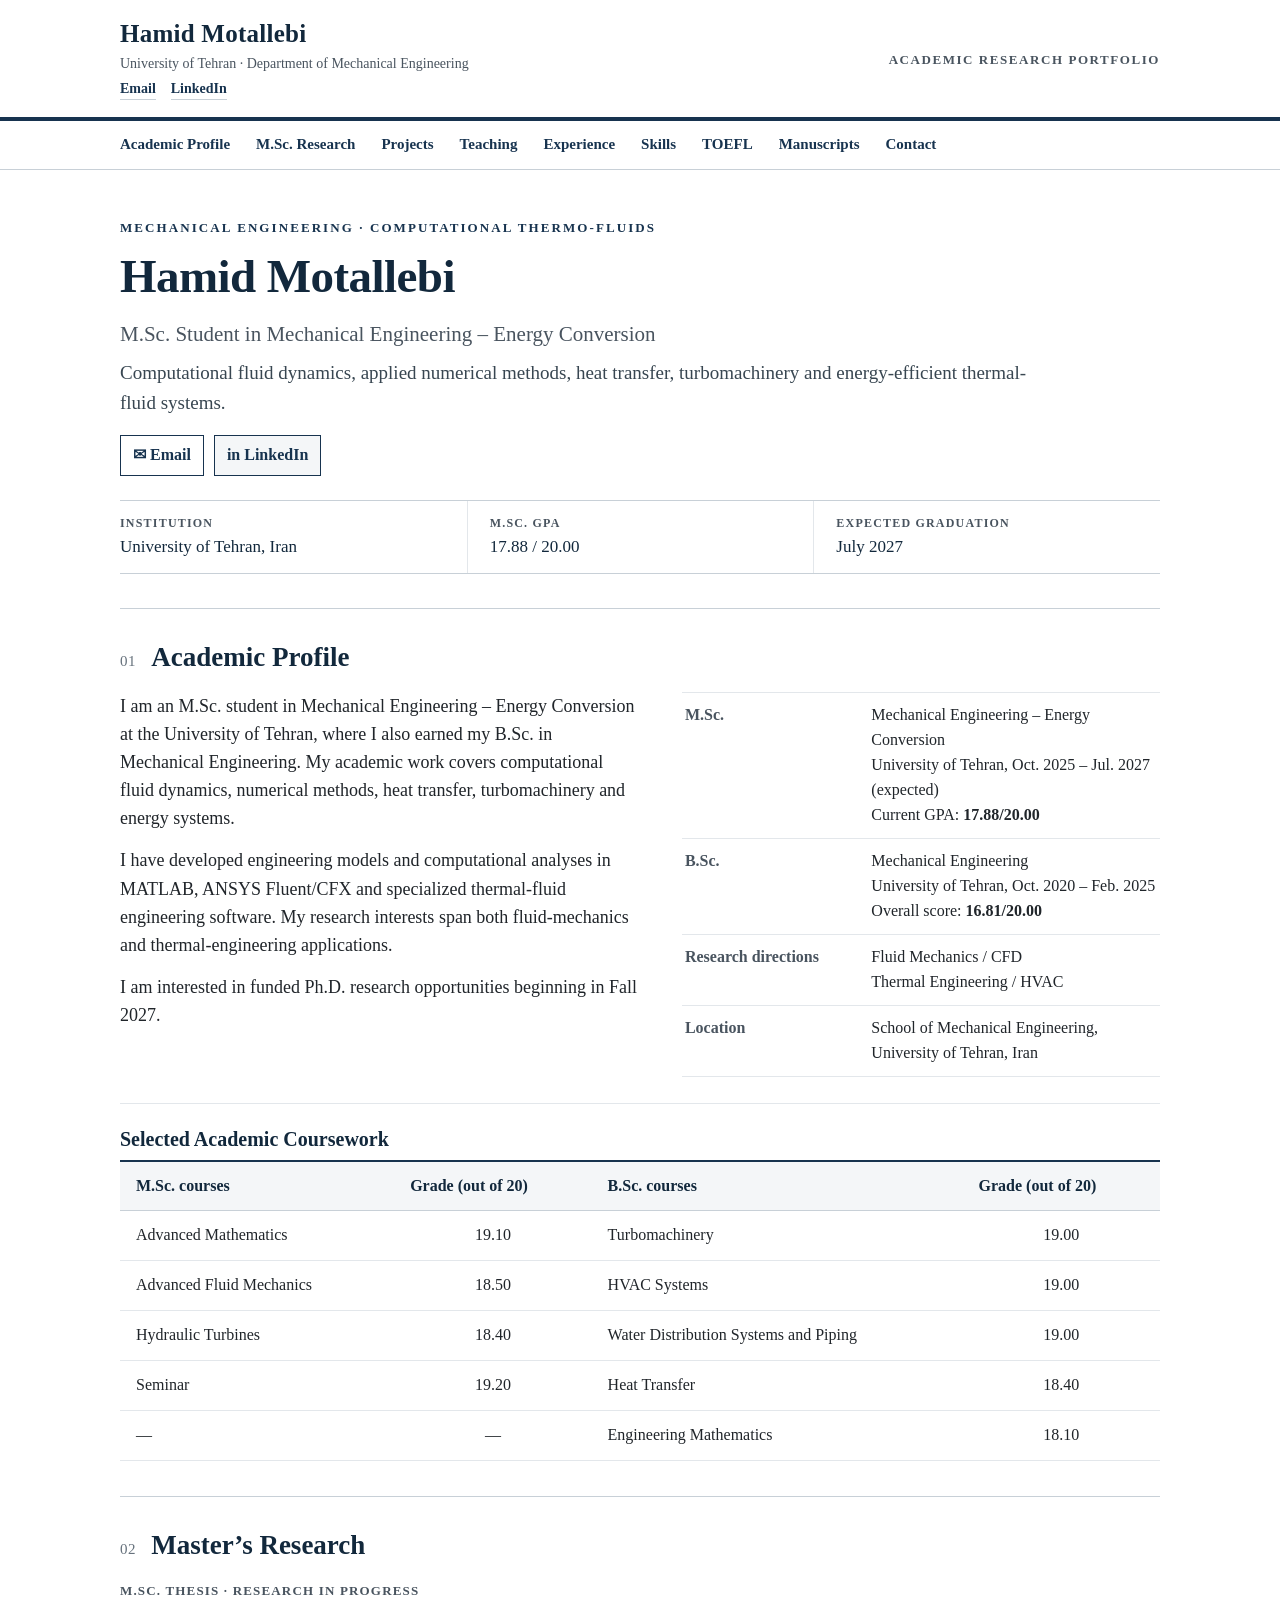
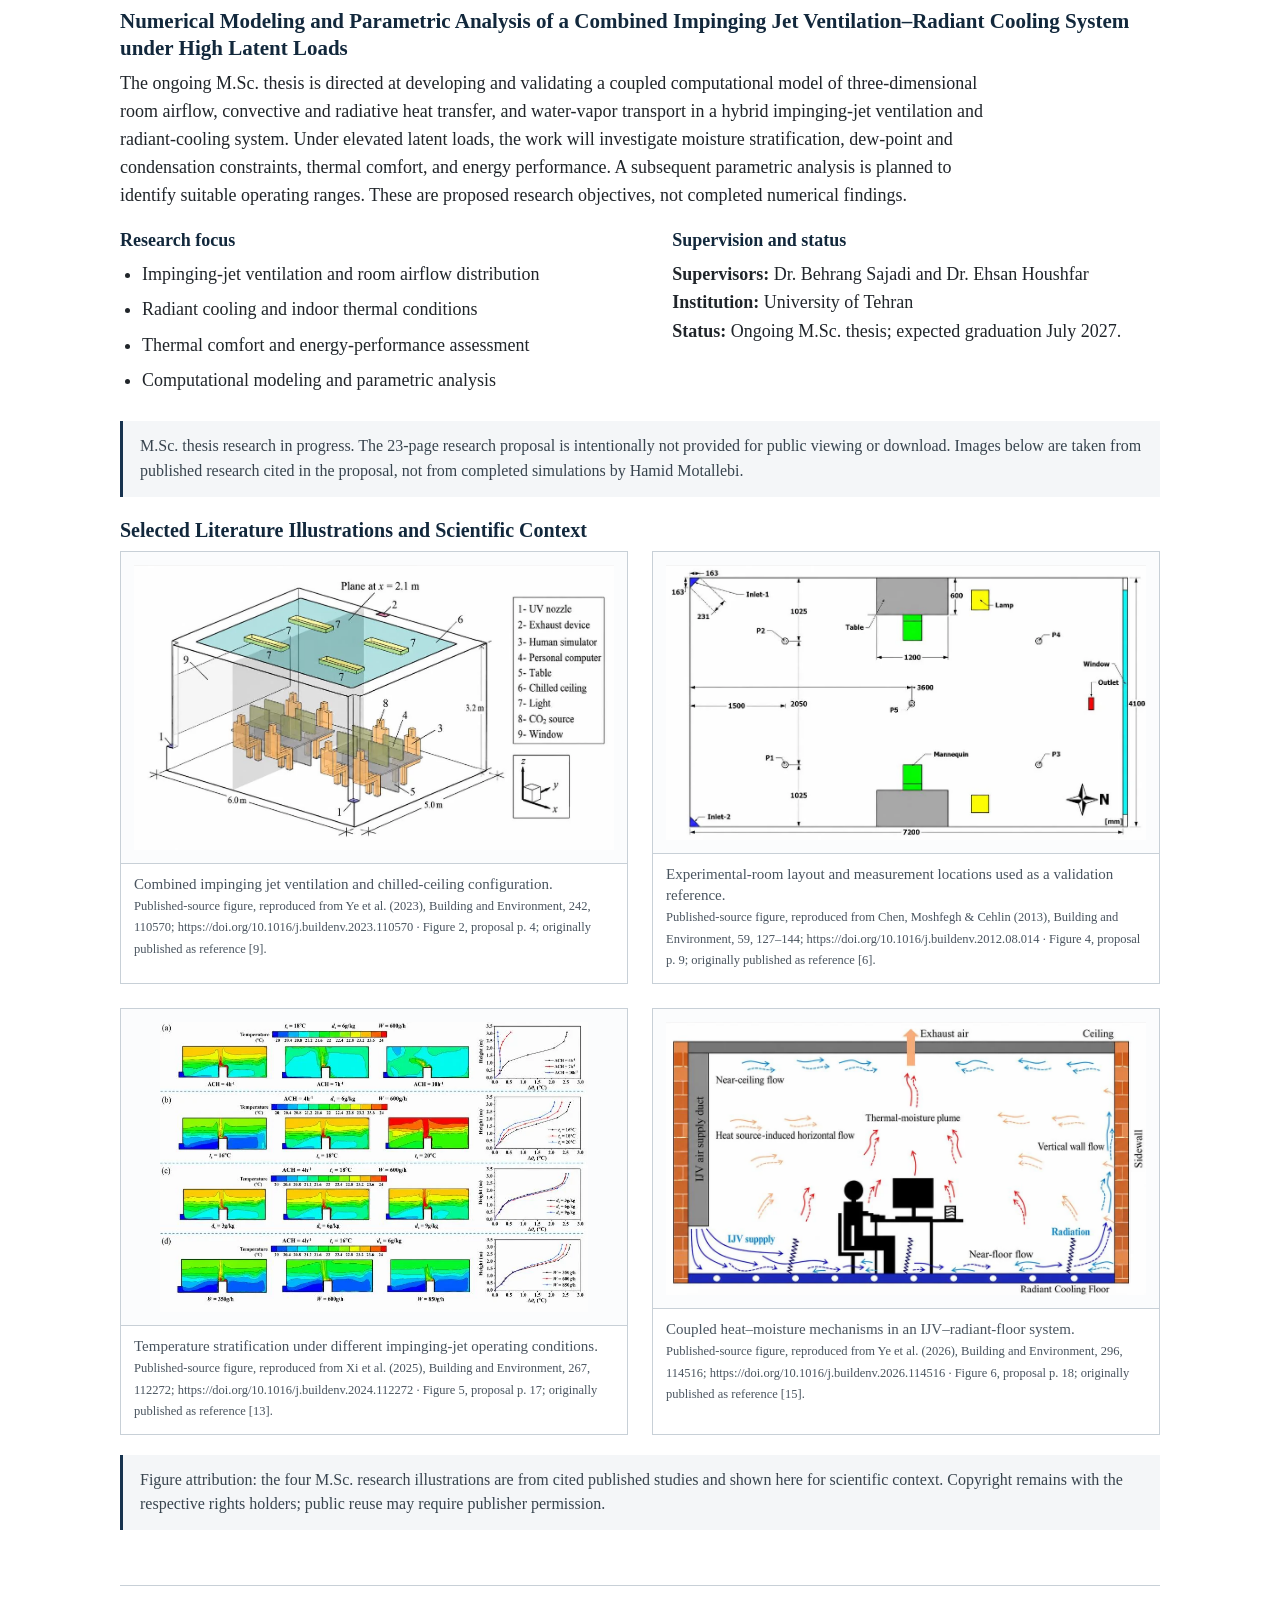
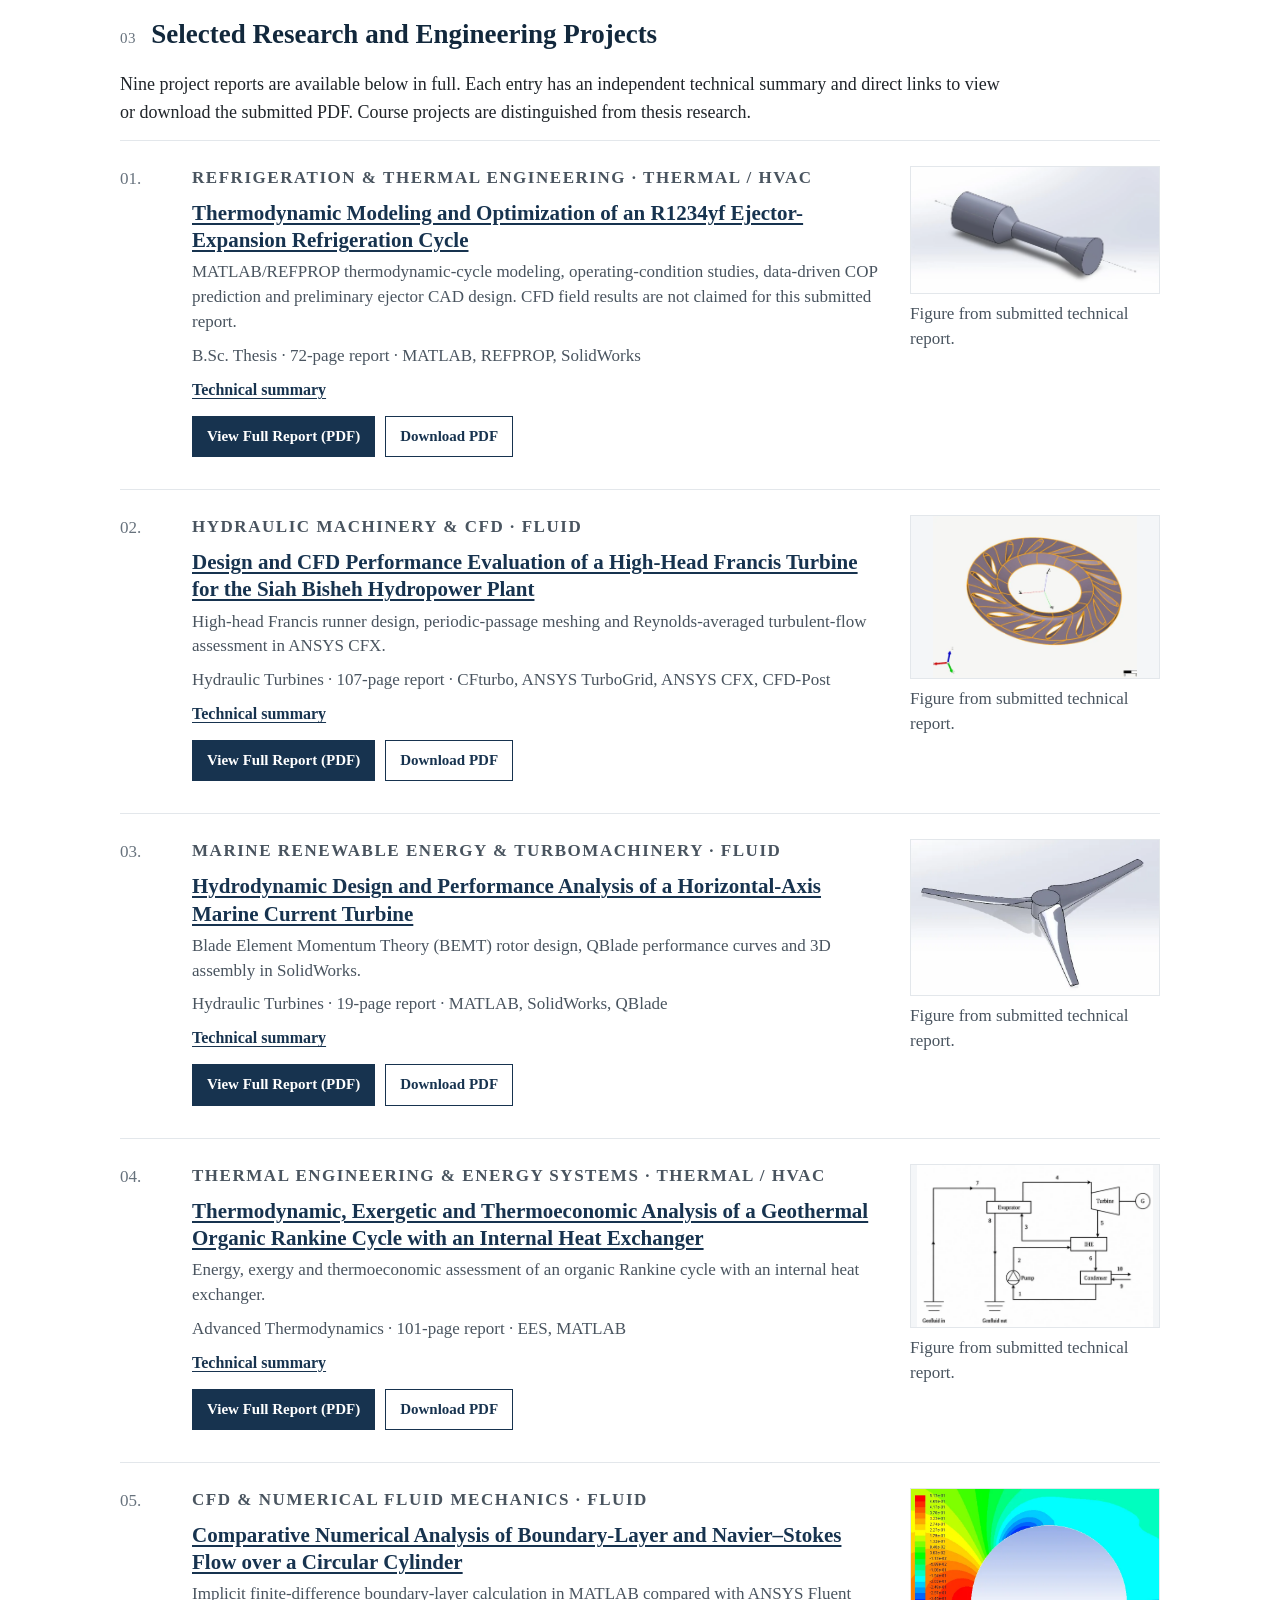
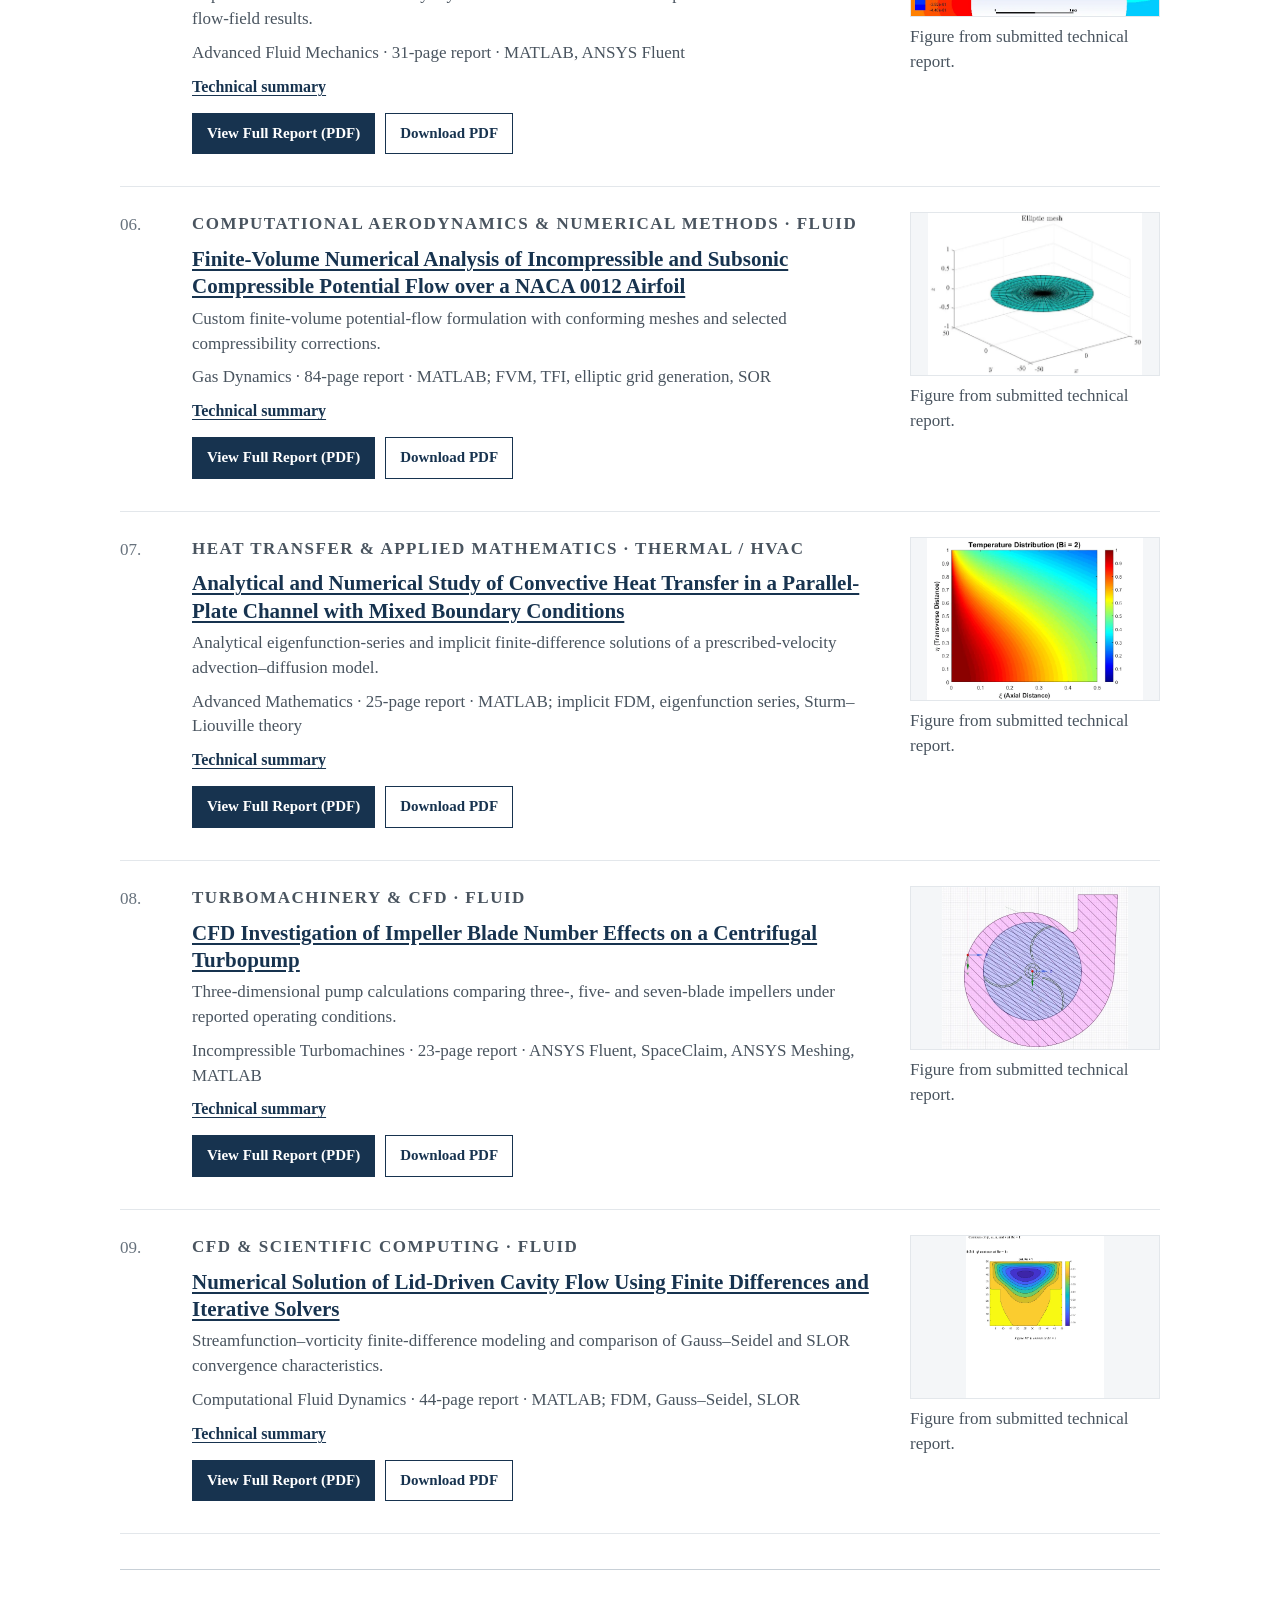
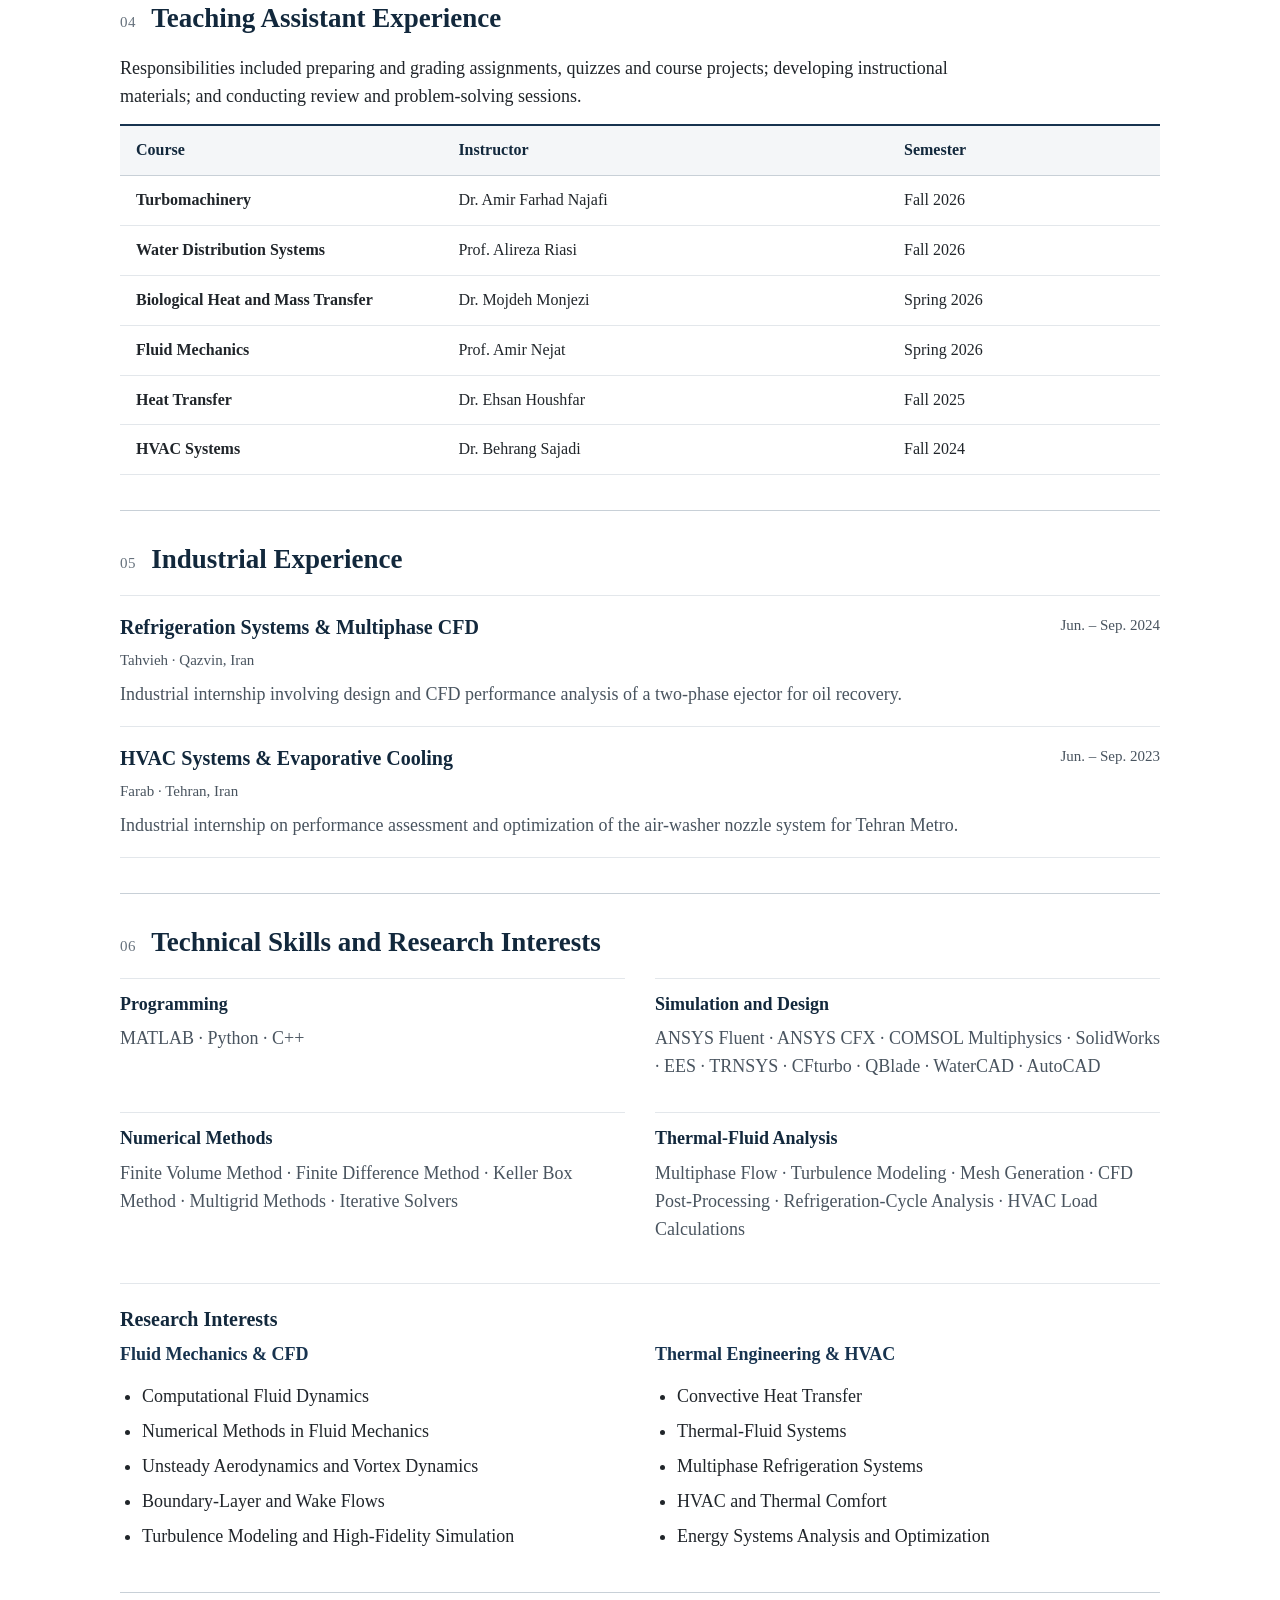
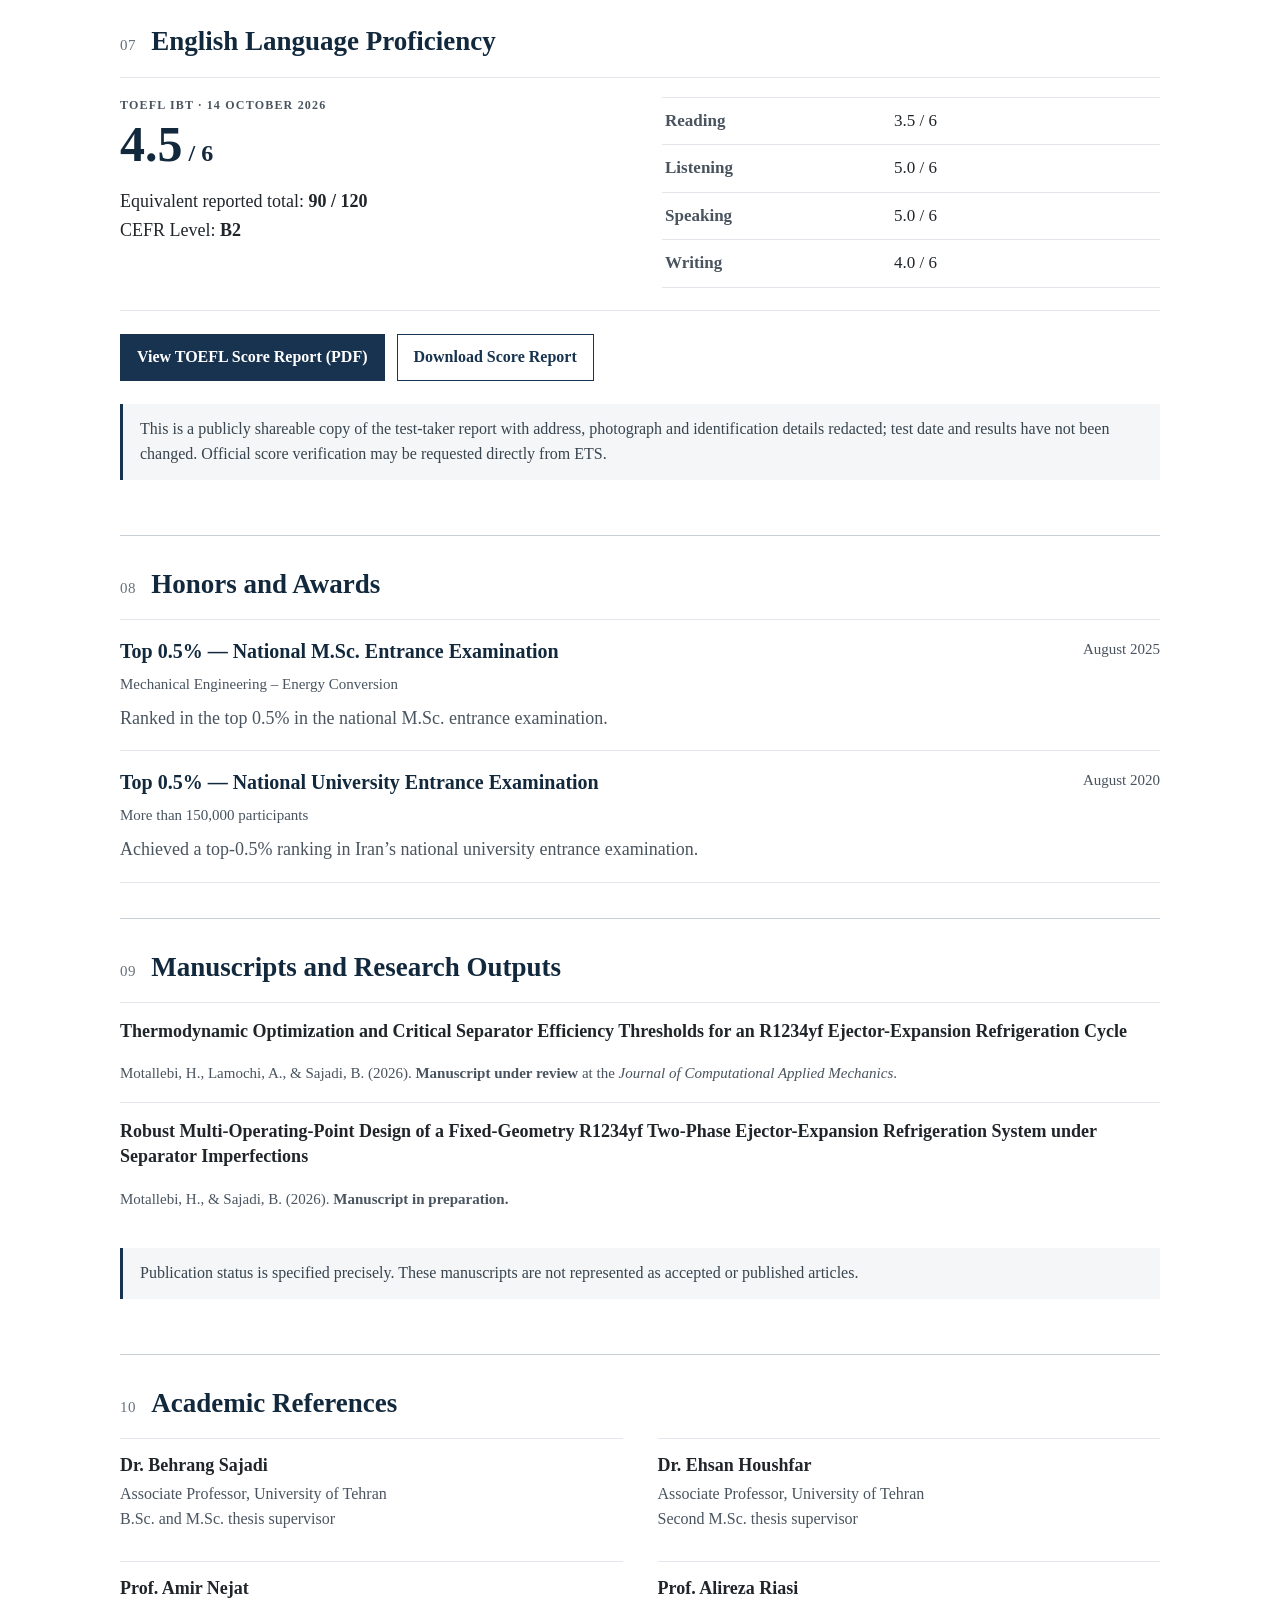
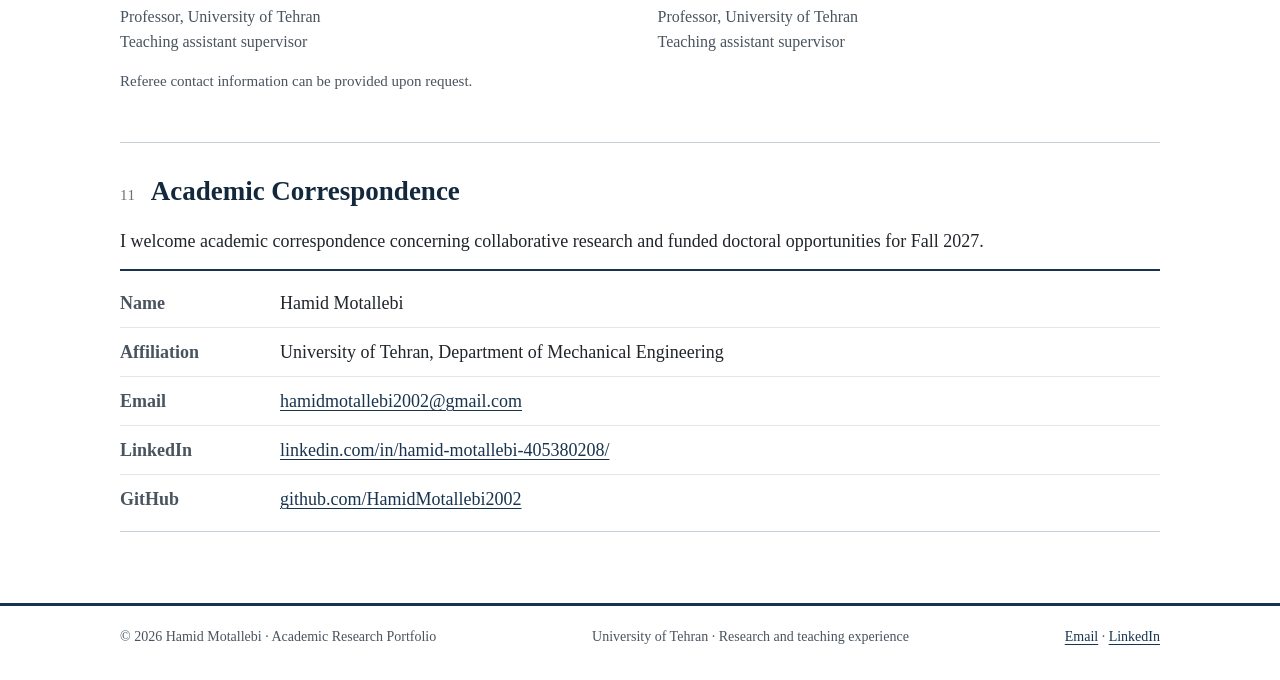
==== commit c4633fb6: "Add files via upload" ====
--- a/index.html
+++ b/index.html
@@ -1,136 +1,28 @@
-<!doctype html>
-<html lang="en">
-<head>
-  <meta charset="utf-8">
-  <meta name="viewport" content="width=device-width, initial-scale=1">
-  <meta name="description" content="Academic research portfolio of Hamid Motallebi, M.Sc. student in Mechanical Engineering – Energy Conversion at the University of Tehran. Selected projects in CFD, numerical methods and thermal-fluid engineering.">
-  <meta name="theme-color" content="#17334f">
-  <title>Hamid Motallebi | Academic Research Portfolio</title>
-  <link rel="stylesheet" href="style.css">
-</head>
-<body>
-  <header class="site-header" id="top">
-    <div class="container header-upper">
-      <div><a class="header-name" href="index.html">Hamid Motallebi</a><span class="header-affiliation">School of Mechanical Engineering · University of Tehran</span></div>
-      <span class="header-context">Academic Research Portfolio</span>
-    </div>
-    <div class="header-rule"></div>
-    <nav class="container primary-nav" aria-label="Main navigation">
-      <a href="#profile">Academic Profile</a><a href="#research">Research Interests</a><a href="#projects">Selected Projects</a><a href="#publications">Manuscripts</a><a href="#contact">Contact</a>
-    </nav>
-  </header>
-  <main>
-    <div class="container document-top">
-      <p class="overline">Mechanical Engineering · Thermal-Fluid Sciences</p>
-      <h1>Hamid Motallebi</h1>
-      <p class="subtitle">M.Sc. Student in Mechanical Engineering — Energy Conversion</p>
-      <p class="lead">Research interests in computational fluid dynamics, numerical methods, multiphase flow, heat transfer and energy-efficient thermal-fluid systems.</p>
-      <div class="featured-report" aria-label="Undergraduate research report quick access">
-        <div class="featured-report-copy">
-          <strong>Featured Undergraduate Research Report</strong>
-          <span>R1234yf Ejector-Expansion Refrigeration Cycle · Full technical report · 72-page PDF</span>
-        </div>
-        <div class="report-actions">
-          <a class="link-plain filled" href="Hamid_Motallebi_BSc_Project.pdf" target="_blank" rel="noopener" aria-label="Read full undergraduate project PDF in a new tab">View Full Report (PDF)</a>
-          <a class="link-plain" href="Hamid_Motallebi_BSc_Project.pdf" download="Hamid_Motallebi_BSc_Project.pdf" aria-label="Download full undergraduate project PDF">Download PDF</a>
-        </div>
-      </div>
-      <div class="document-ident" aria-label="Academic details">
-        <div><span class="metadata-label">Institution</span><span class="metadata-value">University of Tehran, Iran</span></div>
-        <div><span class="metadata-label">Current M.Sc. GPA</span><span class="metadata-value">17.88 / 20.00</span></div>
-        <div><span class="metadata-label">Expected Graduation</span><span class="metadata-value">July 2027</span></div>
-      </div>
-    </div>
+<!DOCTYPE html>
 
-    <section class="container document-section" id="profile">
-      <div class="section-heading"><span class="section-index">01</span><h2>Academic Profile</h2></div>
-      <div class="two-col">
-        <div class="prose">
-          <p>I am pursuing an M.Sc. in Mechanical Engineering (Energy Conversion) at the University of Tehran, where I previously received my B.Sc. in Mechanical Engineering. My work brings together numerical fluid mechanics, thermal-system modeling and engineering performance analysis.</p>
-          <p>My current master's research investigates a combined impinging-jet ventilation and radiant-cooling system under high latent loads. My undergraduate research examined the thermodynamic performance and preliminary design of a two-phase ejector-expansion refrigeration cycle.</p>
-          <p>I am interested in funded doctoral research opportunities beginning in Fall 2027.</p>
-        </div>
-        <table class="profile-facts" aria-label="Academic credentials and methods">
-          <tbody>
-            <tr><th scope="row">M.Sc.</th><td>Mechanical Engineering — Energy Conversion<br>University of Tehran (2025–2027, expected)</td></tr>
-            <tr><th scope="row">B.Sc.</th><td>Mechanical Engineering<br>University of Tehran (2020–2025)</td></tr>
-            <tr><th scope="row">Programming</th><td>MATLAB · Python · C++</td></tr>
-            <tr><th scope="row">Engineering software</th><td>ANSYS Fluent · ANSYS CFX · COMSOL · SolidWorks · EES</td></tr>
-            <tr><th scope="row">Numerical methods</th><td>Finite Volume · Finite Difference · Multigrid · Iterative Solvers</td></tr>
-          </tbody>
-        </table>
-      </div>
-    </section>
-
-    <section class="container document-section" id="research">
-      <div class="section-heading"><span class="section-index">02</span><h2>Research Interests</h2></div>
-      <p class="prose">The following areas represent my principal research interests, informed by academic projects and ongoing work.</p>
-      <ul class="interest-grid">
-        <li>Computational Fluid Dynamics (CFD)</li>
-        <li>Numerical Methods in Fluid Mechanics</li>
-        <li>Multiphase Flow and Ejector Systems</li>
-        <li>Convective Heat Transfer</li>
-        <li>Thermal-Fluid and Energy Systems</li>
-        <li>Refrigeration, HVAC and Thermal Comfort</li>
-      </ul>
-    </section>
-
-    <section class="container document-section" id="projects">
-      <div class="section-heading"><span class="section-index">03</span><h2>Selected Research and Engineering Projects</h2></div>
-      <p class="prose">A selection of research and course projects. A dedicated technical report page and the complete PDF are provided for the undergraduate ejector-expansion refrigeration project.</p>
-      <div class="project-row">
-        <div class="project-number">01.</div>
-        <div>
-          <p class="project-type">B.Sc. Research Project · Detailed Technical Report</p>
-          <h3 class="project-heading"><a href="r1234yf-ejector.html">Thermodynamic Design and Optimization of an R1234yf Ejector-Expansion Refrigeration Cycle</a></h3>
-          <p>MATLAB/REFPROP thermodynamic modeling, iterative solution of ejector-cycle equations, regression-assisted optimization and preliminary geometry design in SolidWorks.</p>
-          <div class="project-links">
-            <a class="project-details-link" href="r1234yf-ejector.html">Read project overview and findings</a>
-            <div class="report-actions project-report-actions">
-              <a class="link-plain filled" href="Hamid_Motallebi_BSc_Project.pdf" target="_blank" rel="noopener">View Full Report (PDF)</a>
-              <a class="link-plain" href="Hamid_Motallebi_BSc_Project.pdf" download="Hamid_Motallebi_BSc_Project.pdf">Download PDF</a>
-            </div>
-            <p class="pdf-note">Complete undergraduate project report · 72 pages · PDF</p>
-          </div>
-        </div>
-        <div><a href="r1234yf-ejector.html" aria-label="View ejector project"><img class="project-thumb" src="ejector_cad.webp" alt="SolidWorks representation of the two-phase ejector geometry" loading="lazy"></a><p class="project-aside">Figure from the undergraduate project report, p. 50</p></div>
-      </div>
-      <div class="project-row project-row-simple">
-        <div class="project-number">02.</div>
-        <div><p class="project-type">M.Sc. Thesis · Ongoing</p><h3 class="project-heading">Impinging Jet Ventilation and Radiant Cooling</h3><p>CFD modeling and parametric analysis of a combined ventilation and radiant-cooling system under high latent loads, with attention to thermal comfort and energy demand.</p></div>
-      </div>
-      <div class="project-row project-row-simple">
-        <div class="project-number">03.</div>
-        <div><p class="project-type">Computational Fluid Mechanics</p><h3 class="project-heading">Numerical Analysis of Flow over a NACA 0012 Airfoil</h3><p>Potential-flow modeling using MATLAB, the Finite Volume Method, Successive Over-Relaxation and grid generation.</p></div>
-      </div>
-      <div class="project-row project-row-simple">
-        <div class="project-number">04.</div>
-        <div><p class="project-type">Numerical Fluid Mechanics</p><h3 class="project-heading">Boundary-Layer and Navier–Stokes Flow over a Circular Cylinder</h3><p>Comparative numerical analysis with MATLAB, ANSYS Fluent, finite-difference discretization and tridiagonal solution methods.</p></div>
-      </div>
-      <div class="project-row project-row-simple">
-        <div class="project-number">05.</div>
-        <div><p class="project-type">Hydraulic Machinery</p><h3 class="project-heading">Design and CFD Performance Analysis of a Francis Turbine</h3><p>Hydraulic design and numerical performance evaluation of a high-head turbine using CFturbo, ANSYS CFX and associated meshing tools.</p></div>
-      </div>
-      <div class="project-row project-row-simple">
-        <div class="project-number">06.</div>
-        <div><p class="project-type">Thermal Energy Systems</p><h3 class="project-heading">Thermodynamic and Thermoeconomic Analysis of a Geothermal ORC</h3><p>Energy, exergy and thermoeconomic analysis of a geothermal organic Rankine cycle with an internal heat exchanger using EES and MATLAB.</p></div>
-      </div>
-    </section>
-
-    <section class="container document-section" id="publications">
-      <div class="section-heading"><span class="section-index">04</span><h2>Manuscripts and Research Outputs</h2></div>
-      <div class="manuscript"><p class="manuscript-title">Thermodynamic Optimization and Critical Separator Efficiency Thresholds for an R1234yf Ejector-Expansion Refrigeration Cycle</p><small>Motallebi, H., Lamochi, A., &amp; Sajadi, B. (2026). <strong>Manuscript under review</strong>, Journal of Computational Applied Mechanics.</small></div>
-      <div class="manuscript"><p class="manuscript-title">Robust Multi-Operating-Point Design of a Fixed-Geometry R1234yf Two-Phase Ejector-Expansion Refrigeration System under Separator Imperfections</p><small>Motallebi, H., &amp; Sajadi, B. (2026). <strong>Manuscript in preparation.</strong></small></div>
-      <p class="notes">The manuscript statuses shown above refer to works in progress; neither is presented here as an accepted or published journal article.</p>
-    </section>
-
-    <section class="container document-section" id="contact">
-      <div class="section-heading"><span class="section-index">05</span><h2>Contact and Academic Correspondence</h2></div>
-      <p>I welcome academic inquiries concerning collaborative research and funded Ph.D. opportunities for Fall 2027.</p>
-      <p><strong>Email:</strong> <a href="mailto:hamidmotallebi2002@gmail.com">hamidmotallebi2002@gmail.com</a><br>
-         <strong>GitHub:</strong> <a href="https://github.com/HamidMotallebi2002">github.com/HamidMotallebi2002</a></p>
-    </section>
-  </main>
-  <footer class="site-footer"><div class="container footer-inner"><span>© 2026 Hamid Motallebi · Academic Research Portfolio</span><span>Last revised: November 2026</span></div></footer>
-</body>
-</html>
+<html lang="en"><head><meta charset="utf-8"/><meta content="width=device-width, initial-scale=1" name="viewport"/><meta content="Academic research portfolio of Hamid Motallebi, University of Tehran: education, M.Sc. thesis, research projects, teaching, professional experience, TOEFL and manuscripts." name="description"/><meta content="#17334f" name="theme-color"/><title>Hamid Motallebi | Academic Research Portfolio</title><link href="style.css" rel="stylesheet"/></head>
+<body><header class="site-header" id="top"><div class="container header-upper"><div><a class="header-name" href="index.html">Hamid Motallebi</a><span class="header-affiliation">University of Tehran · Department of Mechanical Engineering</span><div aria-label="Contact links" class="header-contact"><a href="mailto:hamidmotallebi2002@gmail.com">Email</a><a href="https://www.linkedin.com/in/hamid-motallebi-405380208/" rel="noopener noreferrer" target="_blank">LinkedIn</a></div></div><span class="header-context">Academic Research Portfolio</span></div><div class="header-rule"></div><nav aria-label="Main navigation" class="container primary-nav"><a href="#profile">Academic Profile</a><a href="#thesis">M.Sc. Research</a><a href="#projects">Projects</a><a href="#teaching">Teaching</a><a href="#experience">Experience</a><a href="#skills">Skills</a><a href="#language">TOEFL</a><a href="#publications">Manuscripts</a><a href="#contact">Contact</a></nav></header>
+<main><div class="container document-top"><p class="overline">Mechanical Engineering · Computational Thermo-Fluids</p><h1>Hamid Motallebi</h1><p class="subtitle">M.Sc. Student in Mechanical Engineering – Energy Conversion</p><p class="lead">Computational fluid dynamics, applied numerical methods, heat transfer, turbomachinery and energy-efficient thermal-fluid systems.</p><div aria-label="Contact Hamid Motallebi" class="hero-contact"><a class="contact-action" href="mailto:hamidmotallebi2002@gmail.com">✉  Email</a><a class="contact-action linkedin-action" href="https://www.linkedin.com/in/hamid-motallebi-405380208/" rel="noopener noreferrer" target="_blank">in  LinkedIn</a></div><div class="document-ident"><div><span class="metadata-label">Institution</span><span class="metadata-value">University of Tehran, Iran</span></div><div><span class="metadata-label">M.Sc. GPA</span><span class="metadata-value">17.88 / 20.00</span></div><div><span class="metadata-label">Expected Graduation</span><span class="metadata-value">July 2027</span></div></div></div><section class="container document-section" id="profile"><div class="section-heading"><span class="section-index">01</span><h2>Academic Profile</h2></div>
+<div class="two-col"><div class="prose"><p>I am an M.Sc. student in Mechanical Engineering – Energy Conversion at the University of Tehran, where I also earned my B.Sc. in Mechanical Engineering. My academic work covers computational fluid dynamics, numerical methods, heat transfer, turbomachinery and energy systems.</p><p>I have developed engineering models and computational analyses in MATLAB, ANSYS Fluent/CFX and specialized thermal-fluid engineering software. My research interests span both fluid-mechanics and thermal-engineering applications.</p><p>I am interested in funded Ph.D. research opportunities beginning in Fall 2027.</p></div>
+<table class="profile-facts"><tbody><tr><th>M.Sc.</th><td>Mechanical Engineering – Energy Conversion<br/>University of Tehran, Oct. 2025 – Jul. 2027 (expected)<br/>Current GPA: <strong>17.88/20.00</strong></td></tr><tr><th>B.Sc.</th><td>Mechanical Engineering<br/>University of Tehran, Oct. 2020 – Feb. 2025<br/>Overall score: <strong>16.81/20.00</strong></td></tr><tr><th>Research directions</th><td>Fluid Mechanics / CFD<br/>Thermal Engineering / HVAC</td></tr><tr><th>Location</th><td>School of Mechanical Engineering, University of Tehran, Iran</td></tr></tbody></table></div>
+<div class="subsection"><h3>Selected Academic Coursework</h3><div class="table-scroll"><table class="result-table compact-table"><thead><tr><th>M.Sc. courses</th><th>Grade (out of 20)</th><th>B.Sc. courses</th><th>Grade (out of 20)</th></tr></thead><tbody><tr><td>Advanced Mathematics</td><td>19.10</td><td>Turbomachinery</td><td>19.00</td></tr><tr><td>Advanced Fluid Mechanics</td><td>18.50</td><td>HVAC Systems</td><td>19.00</td></tr><tr><td>Hydraulic Turbines</td><td>18.40</td><td>Water Distribution Systems and Piping</td><td>19.00</td></tr><tr><td>Seminar</td><td>19.20</td><td>Heat Transfer</td><td>18.40</td></tr><tr><td>—</td><td>—</td><td>Engineering Mathematics</td><td>18.10</td></tr></tbody></table></div></div></section><section class="container document-section" id="thesis"><div class="section-heading"><span class="section-index">02</span><h2>Master’s Research</h2></div>
+<p class="project-type">M.Sc. Thesis · Research in Progress</p><h3 class="project-heading">Numerical Modeling and Parametric Analysis of a Combined Impinging Jet Ventilation–Radiant Cooling System under High Latent Loads</h3><p class="prose">The ongoing M.Sc. thesis is directed at developing and validating a coupled computational model of three-dimensional room airflow, convective and radiative heat transfer, and water-vapor transport in a hybrid impinging-jet ventilation and radiant-cooling system. Under elevated latent loads, the work will investigate moisture stratification, dew-point and condensation constraints, thermal comfort, and energy performance. A subsequent parametric analysis is planned to identify suitable operating ranges. These are proposed research objectives, not completed numerical findings.</p>
+<div class="two-col gap-narrow"><div><h3 class="small-heading">Research focus</h3><ul class="dense-list"><li>Impinging-jet ventilation and room airflow distribution</li><li>Radiant cooling and indoor thermal conditions</li><li>Thermal comfort and energy-performance assessment</li><li>Computational modeling and parametric analysis</li></ul></div><div><h3 class="small-heading">Supervision and status</h3><p><strong>Supervisors:</strong> Dr. Behrang Sajadi and Dr. Ehsan Houshfar<br/><strong>Institution:</strong> University of Tehran<br/><strong>Status:</strong> Ongoing M.Sc. thesis; expected graduation July 2027.</p></div></div>
+<p class="notes">M.Sc. thesis research in progress. The 23-page research proposal is intentionally not provided for public viewing or download. Images below are taken from published research cited in the proposal, not from completed simulations by Hamid Motallebi.</p><h3>Selected Literature Illustrations and Scientific Context</h3><div class="figure-grid"><figure class="figure"><div class="figure-media"><img alt="Combined impinging jet ventilation and chilled-ceiling configuration" loading="lazy" src="msc_fig2_hybrid_ijv_ceiling.webp"/></div><figcaption>Combined impinging jet ventilation and chilled-ceiling configuration. <br/><small>Published-source figure, reproduced from Ye et al. (2023), Building and Environment, 242, 110570; https://doi.org/10.1016/j.buildenv.2023.110570 · Figure 2, proposal p. 4; originally published as reference [9].</small></figcaption></figure><figure class="figure"><div class="figure-media"><img alt="Experimental-room layout and measurement locations used as a validation reference" loading="lazy" src="msc_fig4_experimental_setup.webp"/></div><figcaption>Experimental-room layout and measurement locations used as a validation reference. <br/><small>Published-source figure, reproduced from Chen, Moshfegh &amp; Cehlin (2013), Building and Environment, 59, 127–144; https://doi.org/10.1016/j.buildenv.2012.08.014 · Figure 4, proposal p. 9; originally published as reference [6].</small></figcaption></figure><figure class="figure"><div class="figure-media"><img alt="Temperature stratification under different impinging-jet operating conditions" loading="lazy" src="msc_fig5_thermal_stratification.webp"/></div><figcaption>Temperature stratification under different impinging-jet operating conditions. <br/><small>Published-source figure, reproduced from Xi et al. (2025), Building and Environment, 267, 112272; https://doi.org/10.1016/j.buildenv.2024.112272 · Figure 5, proposal p. 17; originally published as reference [13].</small></figcaption></figure><figure class="figure"><div class="figure-media"><img alt="Coupled heat–moisture mechanisms in an IJV–radiant-floor system" loading="lazy" src="msc_fig6_heat_moisture.webp"/></div><figcaption>Coupled heat–moisture mechanisms in an IJV–radiant-floor system. <br/><small>Published-source figure, reproduced from Ye et al. (2026), Building and Environment, 296, 114516; https://doi.org/10.1016/j.buildenv.2026.114516 · Figure 6, proposal p. 18; originally published as reference [15].</small></figcaption></figure></div><p class="notes">Figure attribution: the four M.Sc. research illustrations are from cited published studies and shown here for scientific context. Copyright remains with the respective rights holders; public reuse may require publisher permission.</p></section><section class="container document-section" id="projects"><div class="section-heading"><span class="section-index">03</span><h2>Selected Research and Engineering Projects</h2></div><p class="prose">Nine project reports are available below in full. Each entry has an independent technical summary and direct links to view or download the submitted PDF. Course projects are distinguished from thesis research.</p><article class="project-row"><div class="project-number">01.</div><div><p class="project-type">Refrigeration &amp; Thermal Engineering · Thermal / HVAC</p><h3 class="project-heading"><a href="r1234yf-ejector.html">Thermodynamic Modeling and Optimization of an R1234yf Ejector-Expansion Refrigeration Cycle</a></h3><p>MATLAB/REFPROP thermodynamic-cycle modeling, operating-condition studies, data-driven COP prediction and preliminary ejector CAD design. CFD field results are not claimed for this submitted report.</p><p class="small-muted">B.Sc. Thesis · 72-page report · MATLAB, REFPROP, SolidWorks</p><div class="project-links"><a class="project-details-link" href="r1234yf-ejector.html">Technical summary</a><div class="report-actions project-report-actions"><a class="link-plain filled" href="Hamid_Motallebi_BSc_Project.pdf" rel="noopener" target="_blank">View Full Report (PDF)</a><a class="link-plain" download="" href="Hamid_Motallebi_BSc_Project.pdf">Download PDF</a></div></div></div><div><a href="r1234yf-ejector.html"><img alt="Illustration from R1234yf Ejector-Expansion Refrigeration report" class="project-thumb" loading="lazy" src="ejector_cad.webp"/></a><p class="project-aside">Figure from submitted technical report.</p></div></article><article class="project-row"><div class="project-number">02.</div><div><p class="project-type">Hydraulic Machinery &amp; CFD · Fluid</p><h3 class="project-heading"><a href="francis-turbine.html">Design and CFD Performance Evaluation of a High-Head Francis Turbine for the Siah Bisheh Hydropower Plant</a></h3><p>High-head Francis runner design, periodic-passage meshing and Reynolds-averaged turbulent-flow assessment in ANSYS CFX.</p><p class="small-muted">Hydraulic Turbines · 107-page report · CFturbo, ANSYS TurboGrid, ANSYS CFX, CFD-Post</p><div class="project-links"><a class="project-details-link" href="francis-turbine.html">Technical summary</a><div class="report-actions project-report-actions"><a class="link-plain filled" href="Francis_Turbine_Siah_Bisheh_Report.pdf" rel="noopener" target="_blank">View Full Report (PDF)</a><a class="link-plain" download="" href="Francis_Turbine_Siah_Bisheh_Report.pdf">Download PDF</a></div></div></div><div><a href="francis-turbine.html"><img alt="Illustration from Francis Turbine — Siah Bisheh report" class="project-thumb" loading="lazy" src="francis-turbine-fig1.webp"/></a><p class="project-aside">Figure from submitted technical report.</p></div></article><article class="project-row"><div class="project-number">03.</div><div><p class="project-type">Marine Renewable Energy &amp; Turbomachinery · Fluid</p><h3 class="project-heading"><a href="marine-current-turbine.html">Hydrodynamic Design and Performance Analysis of a Horizontal-Axis Marine Current Turbine</a></h3><p>Blade Element Momentum Theory (BEMT) rotor design, QBlade performance curves and 3D assembly in SolidWorks.</p><p class="small-muted">Hydraulic Turbines · 19-page report · MATLAB, SolidWorks, QBlade</p><div class="project-links"><a class="project-details-link" href="marine-current-turbine.html">Technical summary</a><div class="report-actions project-report-actions"><a class="link-plain filled" href="Marine_Current_Turbine_Report.pdf" rel="noopener" target="_blank">View Full Report (PDF)</a><a class="link-plain" download="" href="Marine_Current_Turbine_Report.pdf">Download PDF</a></div></div></div><div><a href="marine-current-turbine.html"><img alt="Illustration from Marine Current Turbine report" class="project-thumb" loading="lazy" src="marine-current-turbine-fig1.webp"/></a><p class="project-aside">Figure from submitted technical report.</p></div></article><article class="project-row"><div class="project-number">04.</div><div><p class="project-type">Thermal Engineering &amp; Energy Systems · Thermal / HVAC</p><h3 class="project-heading"><a href="geothermal-orc.html">Thermodynamic, Exergetic and Thermoeconomic Analysis of a Geothermal Organic Rankine Cycle with an Internal Heat Exchanger</a></h3><p>Energy, exergy and thermoeconomic assessment of an organic Rankine cycle with an internal heat exchanger.</p><p class="small-muted">Advanced Thermodynamics · 101-page report · EES, MATLAB</p><div class="project-links"><a class="project-details-link" href="geothermal-orc.html">Technical summary</a><div class="report-actions project-report-actions"><a class="link-plain filled" href="Geothermal_ORC_Thermoeconomic_Report.pdf" rel="noopener" target="_blank">View Full Report (PDF)</a><a class="link-plain" download="" href="Geothermal_ORC_Thermoeconomic_Report.pdf">Download PDF</a></div></div></div><div><a href="geothermal-orc.html"><img alt="Illustration from Geothermal ORC &amp; Exergy Analysis report" class="project-thumb" loading="lazy" src="geothermal-orc-fig1.webp"/></a><p class="project-aside">Figure from submitted technical report.</p></div></article><article class="project-row"><div class="project-number">05.</div><div><p class="project-type">CFD &amp; Numerical Fluid Mechanics · Fluid</p><h3 class="project-heading"><a href="cylinder-boundary-layer.html">Comparative Numerical Analysis of Boundary-Layer and Navier–Stokes Flow over a Circular Cylinder</a></h3><p>Implicit finite-difference boundary-layer calculation in MATLAB compared with ANSYS Fluent flow-field results.</p><p class="small-muted">Advanced Fluid Mechanics · 31-page report · MATLAB, ANSYS Fluent</p><div class="project-links"><a class="project-details-link" href="cylinder-boundary-layer.html">Technical summary</a><div class="report-actions project-report-actions"><a class="link-plain filled" href="Cylinder_Boundary_Layer_CFD_Report.pdf" rel="noopener" target="_blank">View Full Report (PDF)</a><a class="link-plain" download="" href="Cylinder_Boundary_Layer_CFD_Report.pdf">Download PDF</a></div></div></div><div><a href="cylinder-boundary-layer.html"><img alt="Illustration from Boundary Layer over a Cylinder report" class="project-thumb" loading="lazy" src="cylinder-boundary-layer-fig1.webp"/></a><p class="project-aside">Figure from submitted technical report.</p></div></article><article class="project-row"><div class="project-number">06.</div><div><p class="project-type">Computational Aerodynamics &amp; Numerical Methods · Fluid</p><h3 class="project-heading"><a href="naca0012-potential-flow.html">Finite-Volume Numerical Analysis of Incompressible and Subsonic Compressible Potential Flow over a NACA 0012 Airfoil</a></h3><p>Custom finite-volume potential-flow formulation with conforming meshes and selected compressibility corrections.</p><p class="small-muted">Gas Dynamics · 84-page report · MATLAB; FVM, TFI, elliptic grid generation, SOR</p><div class="project-links"><a class="project-details-link" href="naca0012-potential-flow.html">Technical summary</a><div class="report-actions project-report-actions"><a class="link-plain filled" href="NACA0012_Gas_Dynamics_Report.pdf" rel="noopener" target="_blank">View Full Report (PDF)</a><a class="link-plain" download="" href="NACA0012_Gas_Dynamics_Report.pdf">Download PDF</a></div></div></div><div><a href="naca0012-potential-flow.html"><img alt="Illustration from NACA 0012 Potential Flow report" class="project-thumb" loading="lazy" src="naca0012-potential-flow-fig1.webp"/></a><p class="project-aside">Figure from submitted technical report.</p></div></article><article class="project-row"><div class="project-number">07.</div><div><p class="project-type">Heat Transfer &amp; Applied Mathematics · Thermal / HVAC</p><h3 class="project-heading"><a href="convective-heat-transfer.html">Analytical and Numerical Study of Convective Heat Transfer in a Parallel-Plate Channel with Mixed Boundary Conditions</a></h3><p>Analytical eigenfunction-series and implicit finite-difference solutions of a prescribed-velocity advection–diffusion model.</p><p class="small-muted">Advanced Mathematics · 25-page report · MATLAB; implicit FDM, eigenfunction series, Sturm–Liouville theory</p><div class="project-links"><a class="project-details-link" href="convective-heat-transfer.html">Technical summary</a><div class="report-actions project-report-actions"><a class="link-plain filled" href="Advanced_Mathematics_Heat_Transfer_Report.pdf" rel="noopener" target="_blank">View Full Report (PDF)</a><a class="link-plain" download="" href="Advanced_Mathematics_Heat_Transfer_Report.pdf">Download PDF</a></div></div></div><div><a href="convective-heat-transfer.html"><img alt="Illustration from Convection–Diffusion Heat Transfer report" class="project-thumb" loading="lazy" src="convective-heat-transfer-fig1.webp"/></a><p class="project-aside">Figure from submitted technical report.</p></div></article><article class="project-row"><div class="project-number">08.</div><div><p class="project-type">Turbomachinery &amp; CFD · Fluid</p><h3 class="project-heading"><a href="centrifugal-turbopump.html">CFD Investigation of Impeller Blade Number Effects on a Centrifugal Turbopump</a></h3><p>Three-dimensional pump calculations comparing three-, five- and seven-blade impellers under reported operating conditions.</p><p class="small-muted">Incompressible Turbomachines · 23-page report · ANSYS Fluent, SpaceClaim, ANSYS Meshing, MATLAB</p><div class="project-links"><a class="project-details-link" href="centrifugal-turbopump.html">Technical summary</a><div class="report-actions project-report-actions"><a class="link-plain filled" href="Centrifugal_Turbopump_CFD_Report.pdf" rel="noopener" target="_blank">View Full Report (PDF)</a><a class="link-plain" download="" href="Centrifugal_Turbopump_CFD_Report.pdf">Download PDF</a></div></div></div><div><a href="centrifugal-turbopump.html"><img alt="Illustration from Centrifugal Turbopump Blade Study report" class="project-thumb" loading="lazy" src="centrifugal-turbopump-fig1.webp"/></a><p class="project-aside">Figure from submitted technical report.</p></div></article><article class="project-row"><div class="project-number">09.</div><div><p class="project-type">CFD &amp; Scientific Computing · Fluid</p><h3 class="project-heading"><a href="lid-driven-cavity.html">Numerical Solution of Lid-Driven Cavity Flow Using Finite Differences and Iterative Solvers</a></h3><p>Streamfunction–vorticity finite-difference modeling and comparison of Gauss–Seidel and SLOR convergence characteristics.</p><p class="small-muted">Computational Fluid Dynamics · 44-page report · MATLAB; FDM, Gauss–Seidel, SLOR</p><div class="project-links"><a class="project-details-link" href="lid-driven-cavity.html">Technical summary</a><div class="report-actions project-report-actions"><a class="link-plain filled" href="Lid_Driven_Cavity_CFD_Report.pdf" rel="noopener" target="_blank">View Full Report (PDF)</a><a class="link-plain" download="" href="Lid_Driven_Cavity_CFD_Report.pdf">Download PDF</a></div></div></div><div><a href="lid-driven-cavity.html"><img alt="Illustration from Lid-Driven Cavity &amp; Solver Comparison report" class="project-thumb" loading="lazy" src="lid-driven-cavity-fig1.webp"/></a><p class="project-aside">Figure from submitted technical report.</p></div></article></section><section class="container document-section" id="teaching"><div class="section-heading"><span class="section-index">04</span><h2>Teaching Assistant Experience</h2></div>
+<p class="prose">Responsibilities included preparing and grading assignments, quizzes and course projects; developing instructional materials; and conducting review and problem-solving sessions.</p><div class="table-scroll"><table class="result-table teaching-table"><thead><tr><th>Course</th><th>Instructor</th><th>Semester</th></tr></thead><tbody><tr><td><strong>Turbomachinery</strong></td><td>Dr. Amir Farhad Najafi</td><td>Fall 2026</td></tr><tr><td><strong>Water Distribution Systems</strong></td><td>Prof. Alireza Riasi</td><td>Fall 2026</td></tr><tr><td><strong>Biological Heat and Mass Transfer</strong></td><td>Dr. Mojdeh Monjezi</td><td>Spring 2026</td></tr><tr><td><strong>Fluid Mechanics</strong></td><td>Prof. Amir Nejat</td><td>Spring 2026</td></tr><tr><td><strong>Heat Transfer</strong></td><td>Dr. Ehsan Houshfar</td><td>Fall 2025</td></tr><tr><td><strong>HVAC Systems</strong></td><td>Dr. Behrang Sajadi</td><td>Fall 2024</td></tr></tbody></table></div></section><section class="container document-section" id="experience"><div class="section-heading"><span class="section-index">05</span><h2>Industrial Experience</h2></div>
+<div class="academic-item"><div><h3>Refrigeration Systems &amp; Multiphase CFD</h3><span class="small-muted">Tahvieh · Qazvin, Iran</span><p>Industrial internship involving design and CFD performance analysis of a two-phase ejector for oil recovery.</p></div><span class="date-label">Jun. – Sep. 2024</span></div>
+<div class="academic-item"><div><h3>HVAC Systems &amp; Evaporative Cooling</h3><span class="small-muted">Farab · Tehran, Iran</span><p>Industrial internship on performance assessment and optimization of the air-washer nozzle system for Tehran Metro.</p></div><span class="date-label">Jun. – Sep. 2023</span></div></section><section class="container document-section" id="skills"><div class="section-heading"><span class="section-index">06</span><h2>Technical Skills and Research Interests</h2></div>
+<div class="skill-grid"><div><h3>Programming</h3><p>MATLAB · Python · C++</p></div><div><h3>Simulation and Design</h3><p>ANSYS Fluent · ANSYS CFX · COMSOL Multiphysics · SolidWorks · EES · TRNSYS · CFturbo · QBlade · WaterCAD · AutoCAD</p></div><div><h3>Numerical Methods</h3><p>Finite Volume Method · Finite Difference Method · Keller Box Method · Multigrid Methods · Iterative Solvers</p></div><div><h3>Thermal-Fluid Analysis</h3><p>Multiphase Flow · Turbulence Modeling · Mesh Generation · CFD Post-Processing · Refrigeration-Cycle Analysis · HVAC Load Calculations</p></div></div>
+<div class="subsection"><h3>Research Interests</h3><div class="research-columns"><div><p class="column-heading">Fluid Mechanics &amp; CFD</p><ul class="dense-list"><li>Computational Fluid Dynamics</li><li>Numerical Methods in Fluid Mechanics</li><li>Unsteady Aerodynamics and Vortex Dynamics</li><li>Boundary-Layer and Wake Flows</li><li>Turbulence Modeling and High-Fidelity Simulation</li></ul></div><div><p class="column-heading">Thermal Engineering &amp; HVAC</p><ul class="dense-list"><li>Convective Heat Transfer</li><li>Thermal-Fluid Systems</li><li>Multiphase Refrigeration Systems</li><li>HVAC and Thermal Comfort</li><li>Energy Systems Analysis and Optimization</li></ul></div></div></div></section><section class="container document-section" id="language"><div class="section-heading"><span class="section-index">07</span><h2>English Language Proficiency</h2></div>
+<div class="score-summary"><div class="score-primary"><span class="metadata-label">TOEFL iBT · 14 October 2026</span><strong class="score-large">4.5<span> / 6</span></strong><p>Equivalent reported total: <strong>90 / 120</strong><br/>CEFR Level: <strong>B2</strong></p></div><div class="score-breakdown"><table class="profile-facts"><tbody><tr><th>Reading</th><td>3.5 / 6</td></tr><tr><th>Listening</th><td>5.0 / 6</td></tr><tr><th>Speaking</th><td>5.0 / 6</td></tr><tr><th>Writing</th><td>4.0 / 6</td></tr></tbody></table></div></div>
+<p><a class="link-plain filled" href="TOEFL_iBT_2026_Public_Copy.pdf" rel="noopener" target="_blank">View TOEFL Score Report (PDF)</a><a class="link-plain" download="" href="TOEFL_iBT_2026_Public_Copy.pdf">Download Score Report</a></p><p class="notes">This is a publicly shareable copy of the test-taker report with address, photograph and identification details redacted; test date and results have not been changed. Official score verification may be requested directly from ETS.</p>
+</section><section class="container document-section" id="honors"><div class="section-heading"><span class="section-index">08</span><h2>Honors and Awards</h2></div>
+<div class="academic-item"><div><h3>Top 0.5% — National M.Sc. Entrance Examination</h3><span class="small-muted">Mechanical Engineering – Energy Conversion</span><p>Ranked in the top 0.5% in the national M.Sc. entrance examination.</p></div><span class="date-label">August 2025</span></div>
+<div class="academic-item"><div><h3>Top 0.5% — National University Entrance Examination</h3><span class="small-muted">More than 150,000 participants</span><p>Achieved a top-0.5% ranking in Iran’s national university entrance examination.</p></div><span class="date-label">August 2020</span></div></section><section class="container document-section" id="publications"><div class="section-heading"><span class="section-index">09</span><h2>Manuscripts and Research Outputs</h2></div>
+<div class="manuscript"><p class="manuscript-title">Thermodynamic Optimization and Critical Separator Efficiency Thresholds for an R1234yf Ejector-Expansion Refrigeration Cycle</p><small>Motallebi, H., Lamochi, A., &amp; Sajadi, B. (2026). <strong>Manuscript under review</strong> at the <em>Journal of Computational Applied Mechanics</em>.</small></div>
+<div class="manuscript"><p class="manuscript-title">Robust Multi-Operating-Point Design of a Fixed-Geometry R1234yf Two-Phase Ejector-Expansion Refrigeration System under Separator Imperfections</p><small>Motallebi, H., &amp; Sajadi, B. (2026). <strong>Manuscript in preparation.</strong></small></div>
+<p class="notes">Publication status is specified precisely. These manuscripts are not represented as accepted or published articles.</p></section><section class="container document-section" id="references"><div class="section-heading"><span class="section-index">10</span><h2>Academic References</h2></div>
+<div class="reference-grid"><div><strong>Dr. Behrang Sajadi</strong><p>Associate Professor, University of Tehran<br/>B.Sc. and M.Sc. thesis supervisor</p></div><div><strong>Dr. Ehsan Houshfar</strong><p>Associate Professor, University of Tehran<br/>Second M.Sc. thesis supervisor</p></div><div><strong>Prof. Amir Nejat</strong><p>Professor, University of Tehran<br/>Teaching assistant supervisor</p></div><div><strong>Prof. Alireza Riasi</strong><p>Professor, University of Tehran<br/>Teaching assistant supervisor</p></div></div>
+<p class="small-muted">Referee contact information can be provided upon request.</p></section><section class="container document-section" id="contact"><div class="section-heading"><span class="section-index">11</span><h2>Academic Correspondence</h2></div>
+<p>I welcome academic correspondence concerning collaborative research and funded doctoral opportunities for Fall 2027.</p><div class="contact-panel"><dl class="contact-details"><dt>Name</dt><dd>Hamid Motallebi</dd><dt>Affiliation</dt><dd>University of Tehran, Department of Mechanical Engineering</dd><dt>Email</dt><dd><a href="mailto:hamidmotallebi2002@gmail.com">hamidmotallebi2002@gmail.com</a></dd><dt>LinkedIn</dt><dd><a href="https://www.linkedin.com/in/hamid-motallebi-405380208/" rel="noopener noreferrer" target="_blank">linkedin.com/in/hamid-motallebi-405380208/</a></dd><dt>GitHub</dt><dd><a href="https://github.com/HamidMotallebi2002" rel="noopener noreferrer" target="_blank">github.com/HamidMotallebi2002</a></dd></dl></div></section></main>
+<footer class="site-footer"><div class="container footer-inner"><span>© 2026 Hamid Motallebi · Academic Research Portfolio</span><span>University of Tehran · Research and teaching experience</span><span class="footer-contact"><a href="mailto:hamidmotallebi2002@gmail.com">Email</a> · <a href="https://www.linkedin.com/in/hamid-motallebi-405380208/" rel="noopener noreferrer" target="_blank">LinkedIn</a></span></div></footer></body></html>
--- a/style.css
+++ b/style.css
@@ -172,3 +172,35 @@
   .report-actions .link-plain { flex: 1 1 140px; }
 }
 @media print { .featured-report .report-actions, .project-report-actions { display: none; } }
+
+/* Detailed academic dossier elements */
+.subsection{margin-top:26px;padding-top:22px;border-top:1px solid var(--rule-light)}
+.table-scroll{max-width:100%;overflow-x:auto;-webkit-overflow-scrolling:touch}
+.compact-table th:first-child{width:auto}.compact-table th,.compact-table td{min-width:115px}.compact-table td:nth-child(2),.compact-table td:nth-child(4){text-align:center;white-space:nowrap}
+.gap-narrow{gap:24px;margin-top:20px}.small-heading{font-size:18px;margin-bottom:8px}
+.small-muted{font-size:15px;color:var(--secondary)}.date-label{white-space:nowrap;color:var(--secondary);font-size:15px}
+.academic-item{display:flex;align-items:start;justify-content:space-between;gap:18px;padding:18px 0;border-top:1px solid var(--rule-light)}
+.academic-item:last-child{border-bottom:1px solid var(--rule-light)}.academic-item h3{margin:0 0 5px}.academic-item p{margin:7px 0 0;color:var(--secondary)}
+.skill-grid{display:grid;grid-template-columns:repeat(2,minmax(0,1fr));gap:18px 30px}.skill-grid>div{border-top:1px solid var(--rule-light);padding-top:14px}.skill-grid h3{font-size:18px}.skill-grid p{color:var(--secondary)}
+.research-columns{display:grid;grid-template-columns:repeat(2,minmax(0,1fr));gap:30px}.column-heading{font-weight:bold;color:var(--navy)}
+.score-summary{display:grid;grid-template-columns:1fr 1fr;gap:44px;padding:19px 0 22px;border-top:1px solid var(--rule-light);border-bottom:1px solid var(--rule-light);margin-bottom:20px}.score-large{font-size:50px;display:block;color:var(--navy-dark);line-height:1.25}.score-large span{font-size:24px}.score-primary p{margin-top:12px}.score-breakdown table{font-size:17px}.score-breakdown th{width:46%}
+.reference-grid{display:grid;grid-template-columns:repeat(2,minmax(0,1fr));gap:14px 35px}.reference-grid>div{border-top:1px solid var(--rule-light);padding:12px 0}.reference-grid p{font-size:16px;color:var(--secondary);margin:3px 0}
+@media(max-width:720px){.skill-grid,.research-columns,.reference-grid,.score-summary{grid-template-columns:1fr}.academic-item{display:block}.date-label{display:block;margin-top:6px}.primary-nav{column-gap:14px;row-gap:8px}}
+
+/* Professional academic contact information — all text inherits Times New Roman. */
+.header-contact { display:flex; gap:15px; margin-top:6px; flex-wrap:wrap; align-items:center; }
+.header-contact a { font-size:14px; line-height:1.35; color:var(--navy); font-weight:700; text-decoration:none; border-bottom:1px solid var(--rule); }
+.header-contact a:hover { border-color:var(--navy); }
+.hero-contact { display:flex; gap:10px; flex-wrap:wrap; margin:17px 0 2px; }
+.contact-action { display:inline-flex; align-items:center; border:1px solid var(--navy); font-size:16px; font-weight:700; text-decoration:none; padding:7px 12px; color:var(--navy); }
+.contact-action:hover { color:#fff; background:var(--navy); }
+.linkedin-action { background:var(--tint); }
+.contact-panel { border-top:2px solid var(--navy); border-bottom:1px solid var(--rule); padding:8px 0; margin-top:10px; }
+.contact-details { display:grid; grid-template-columns:minmax(105px,160px) minmax(0,1fr); margin:0; }
+.contact-details dt,.contact-details dd { margin:0; padding:10px 12px 10px 0; border-bottom:1px solid var(--rule-light); overflow-wrap:anywhere; }
+.contact-details dt { color:var(--secondary); font-weight:700; }
+.contact-details dd { color:var(--ink); }
+.contact-details dt:nth-last-of-type(1),.contact-details dd:last-child { border-bottom:0; }
+.footer-contact a { color:var(--navy); }
+@media(max-width:580px) { .contact-details { grid-template-columns:100px minmax(0,1fr); } .header-contact { gap:12px; } }
+@media print { .hero-contact { display:none; } }
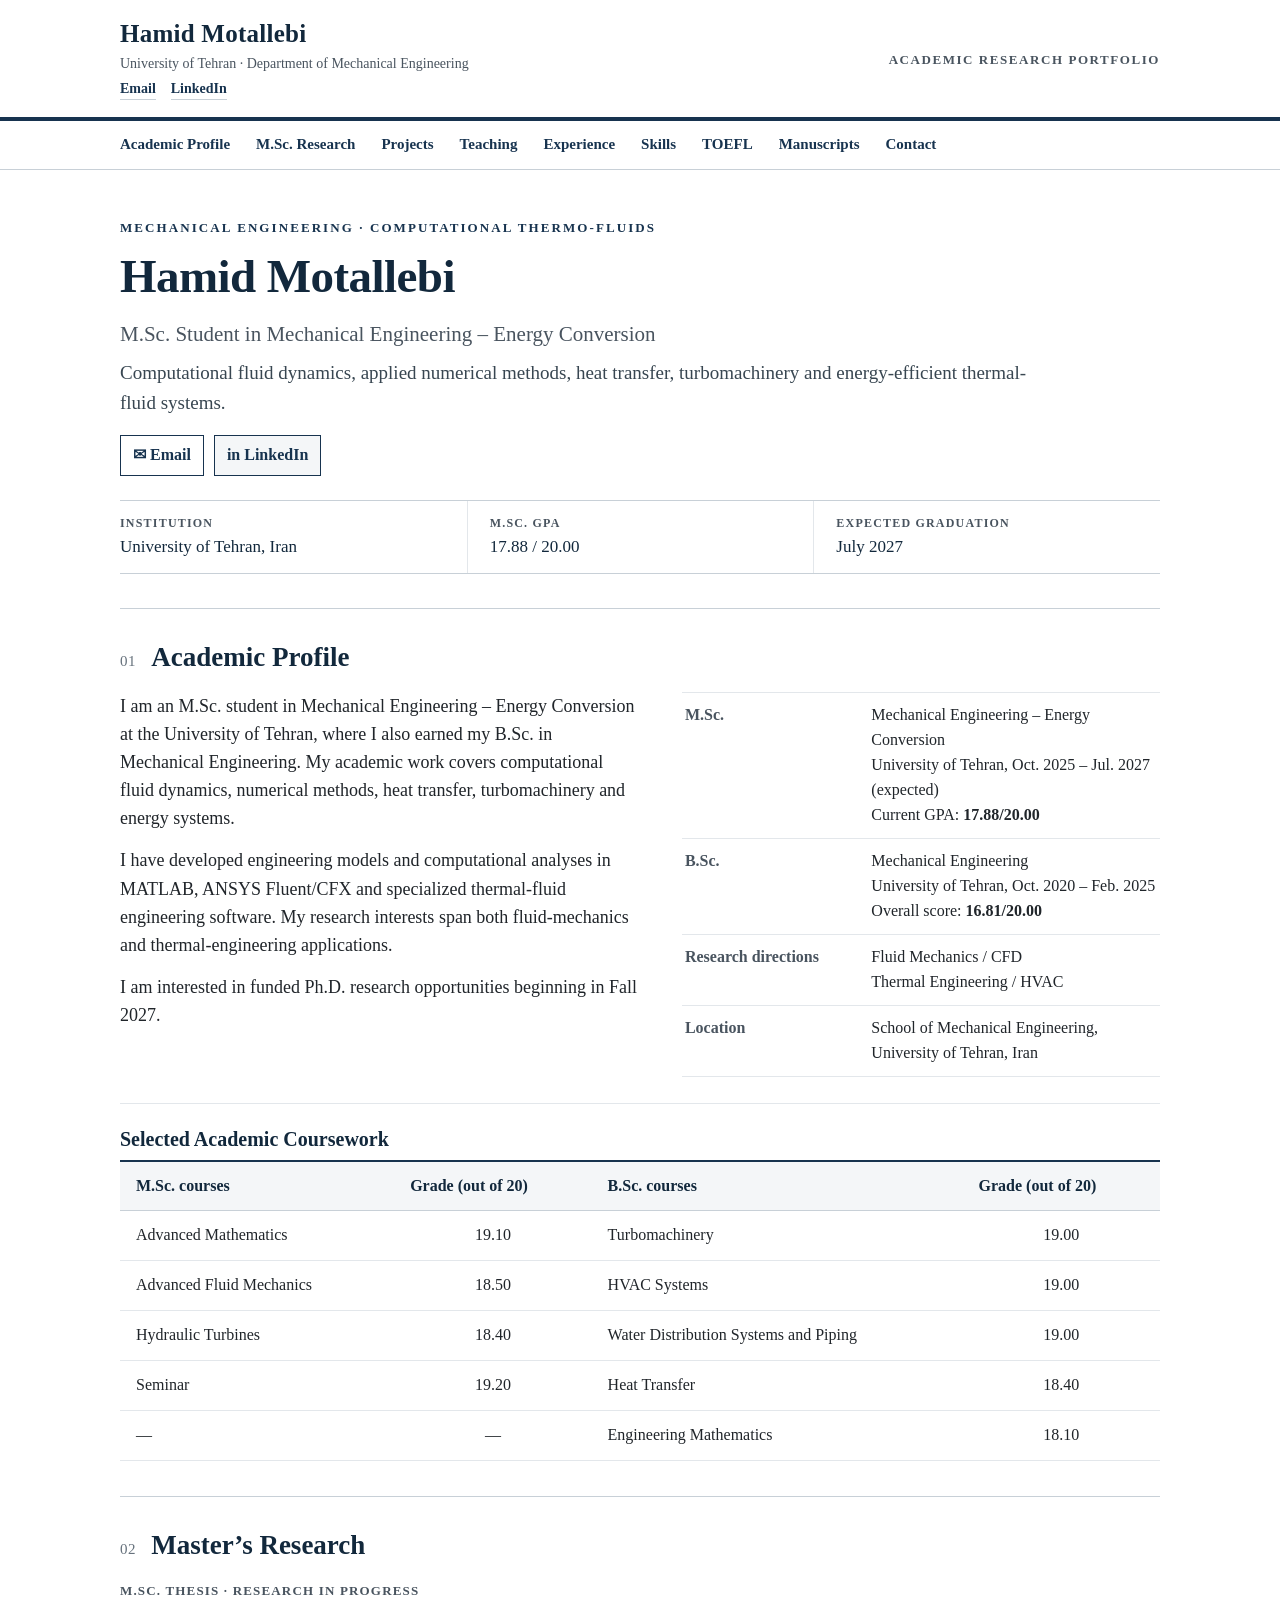
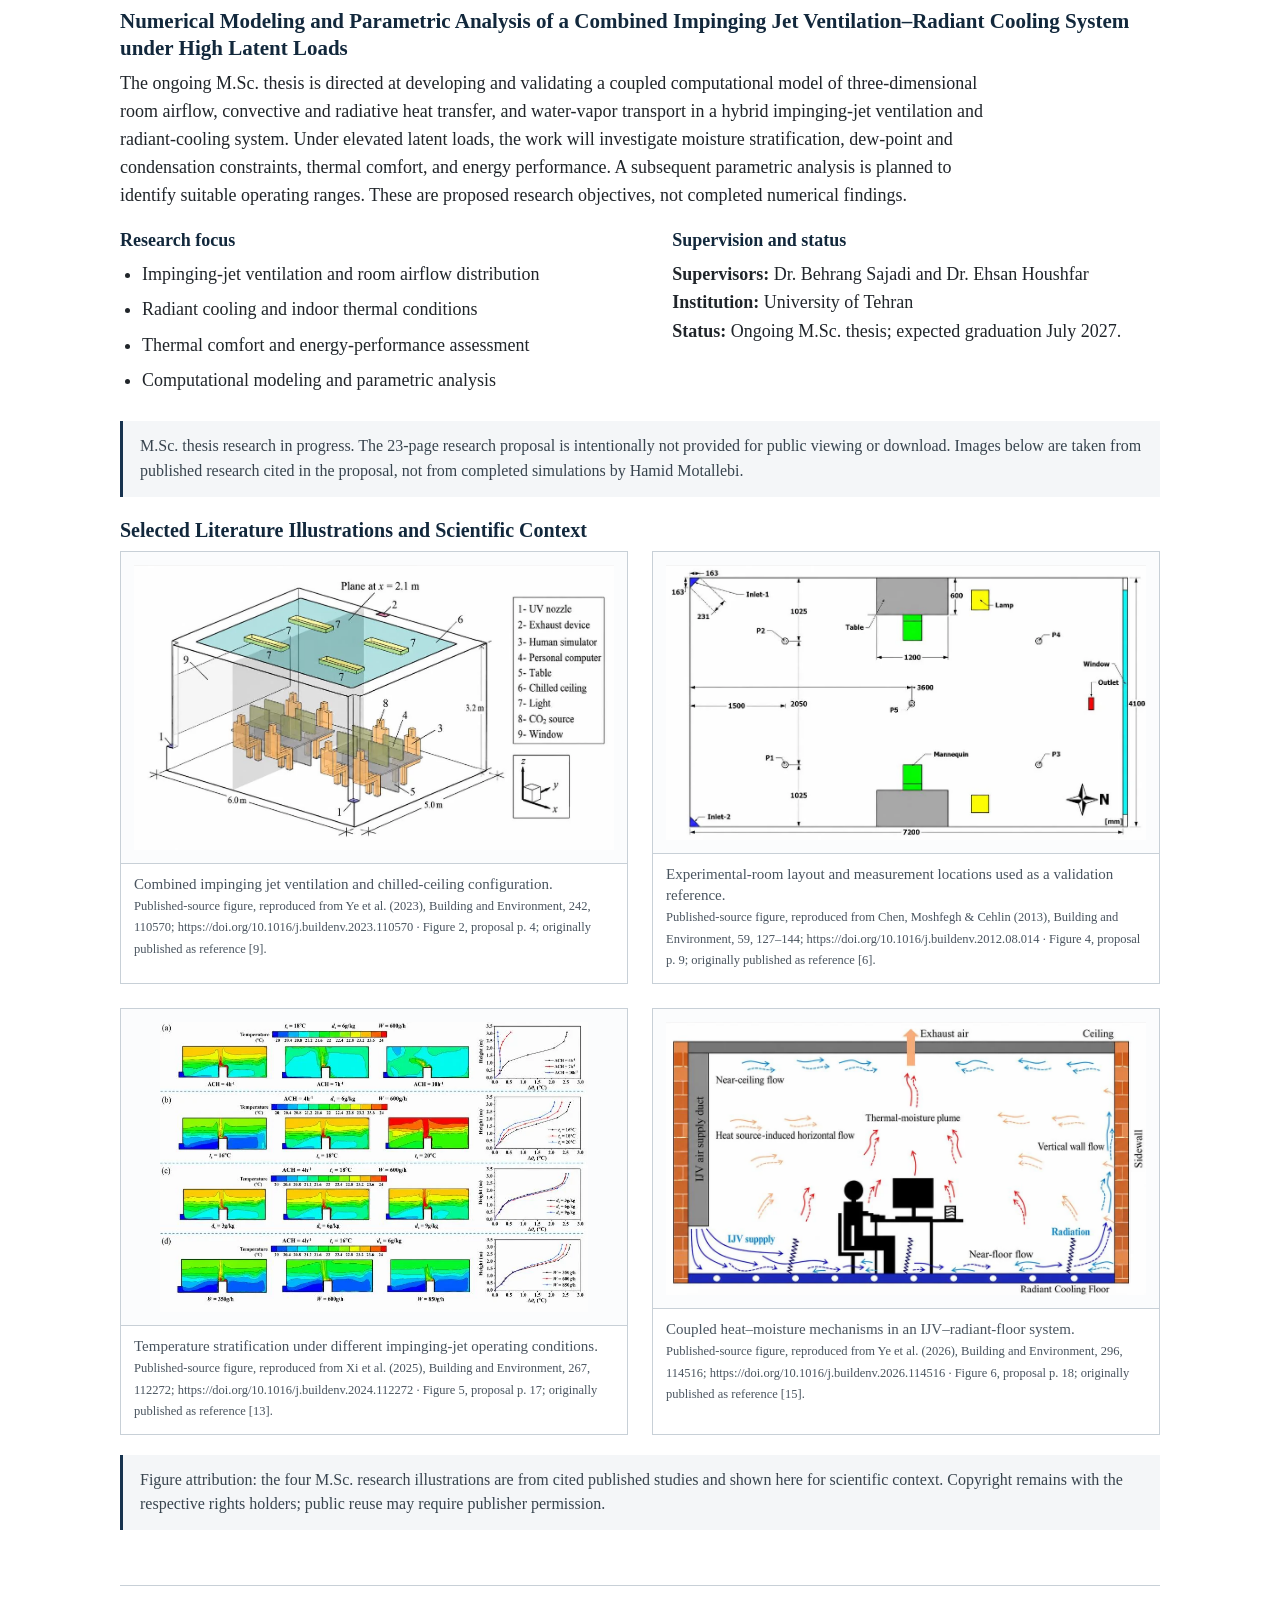
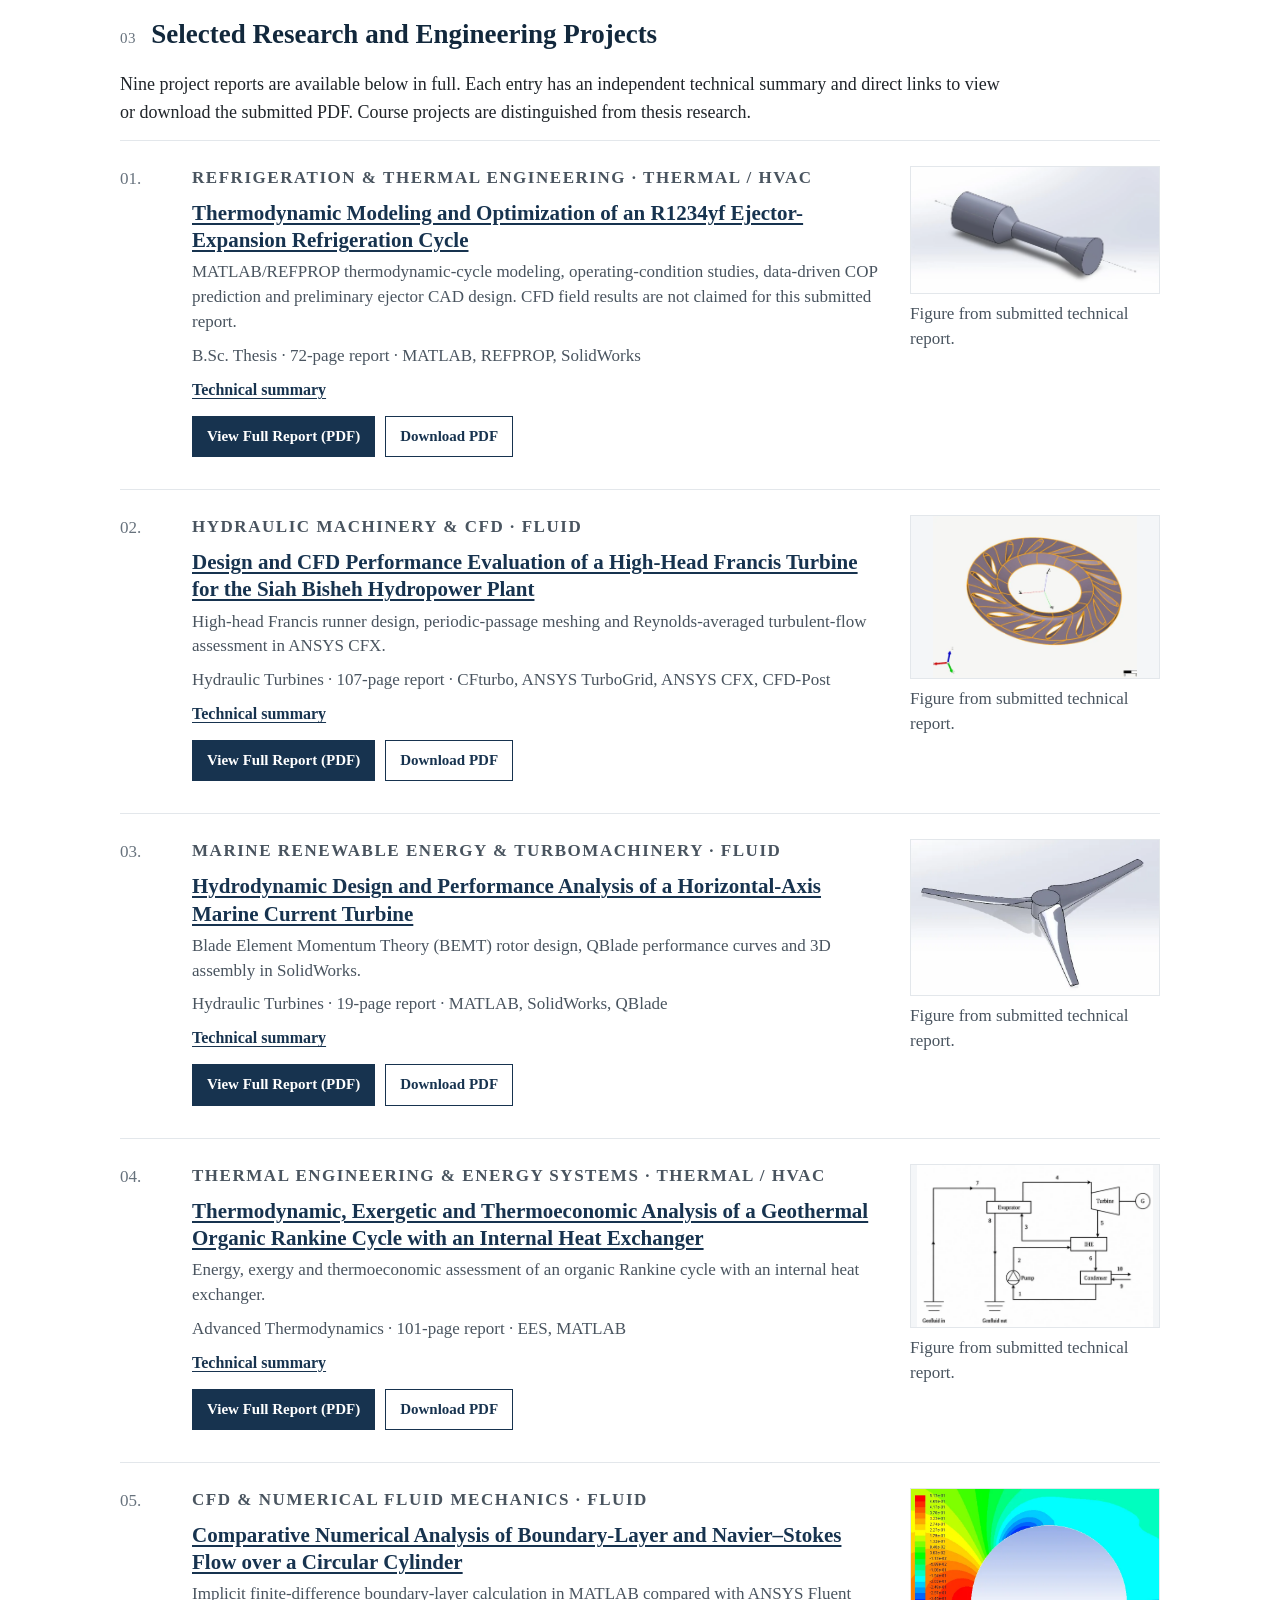
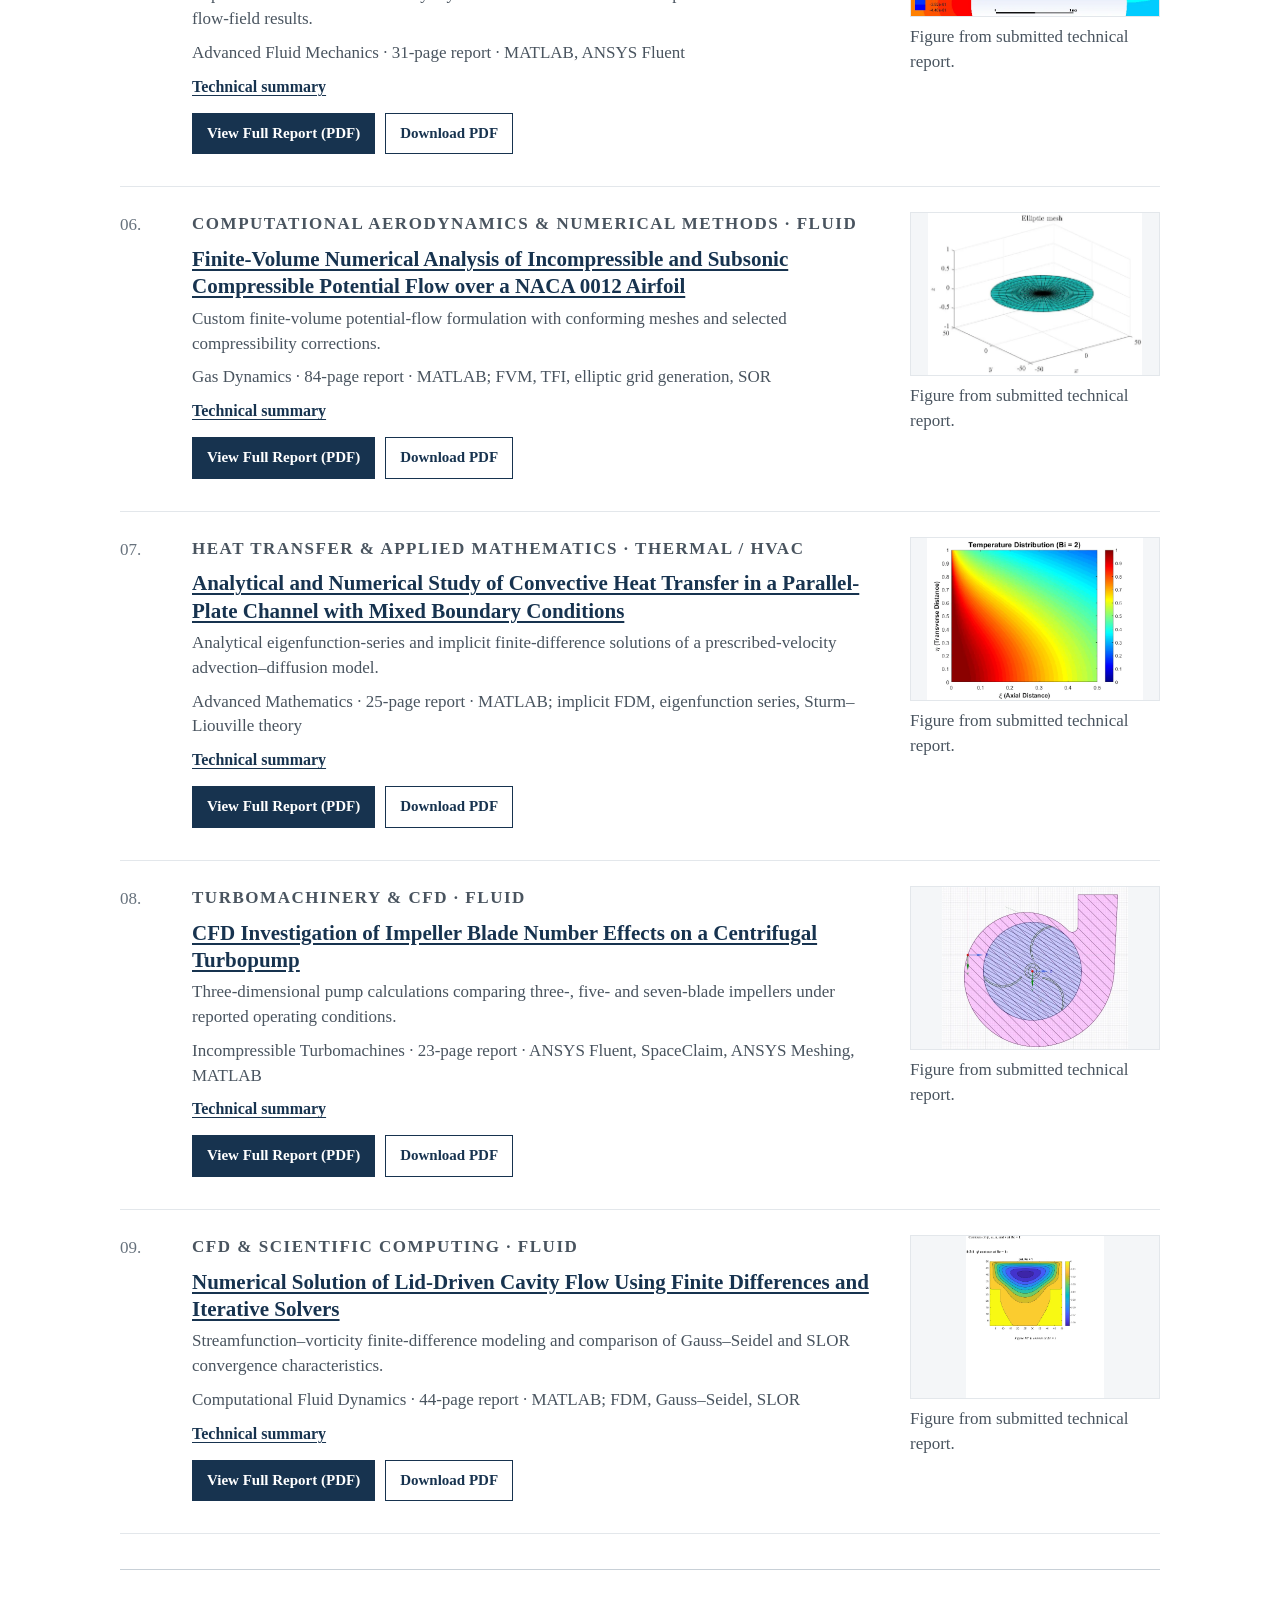
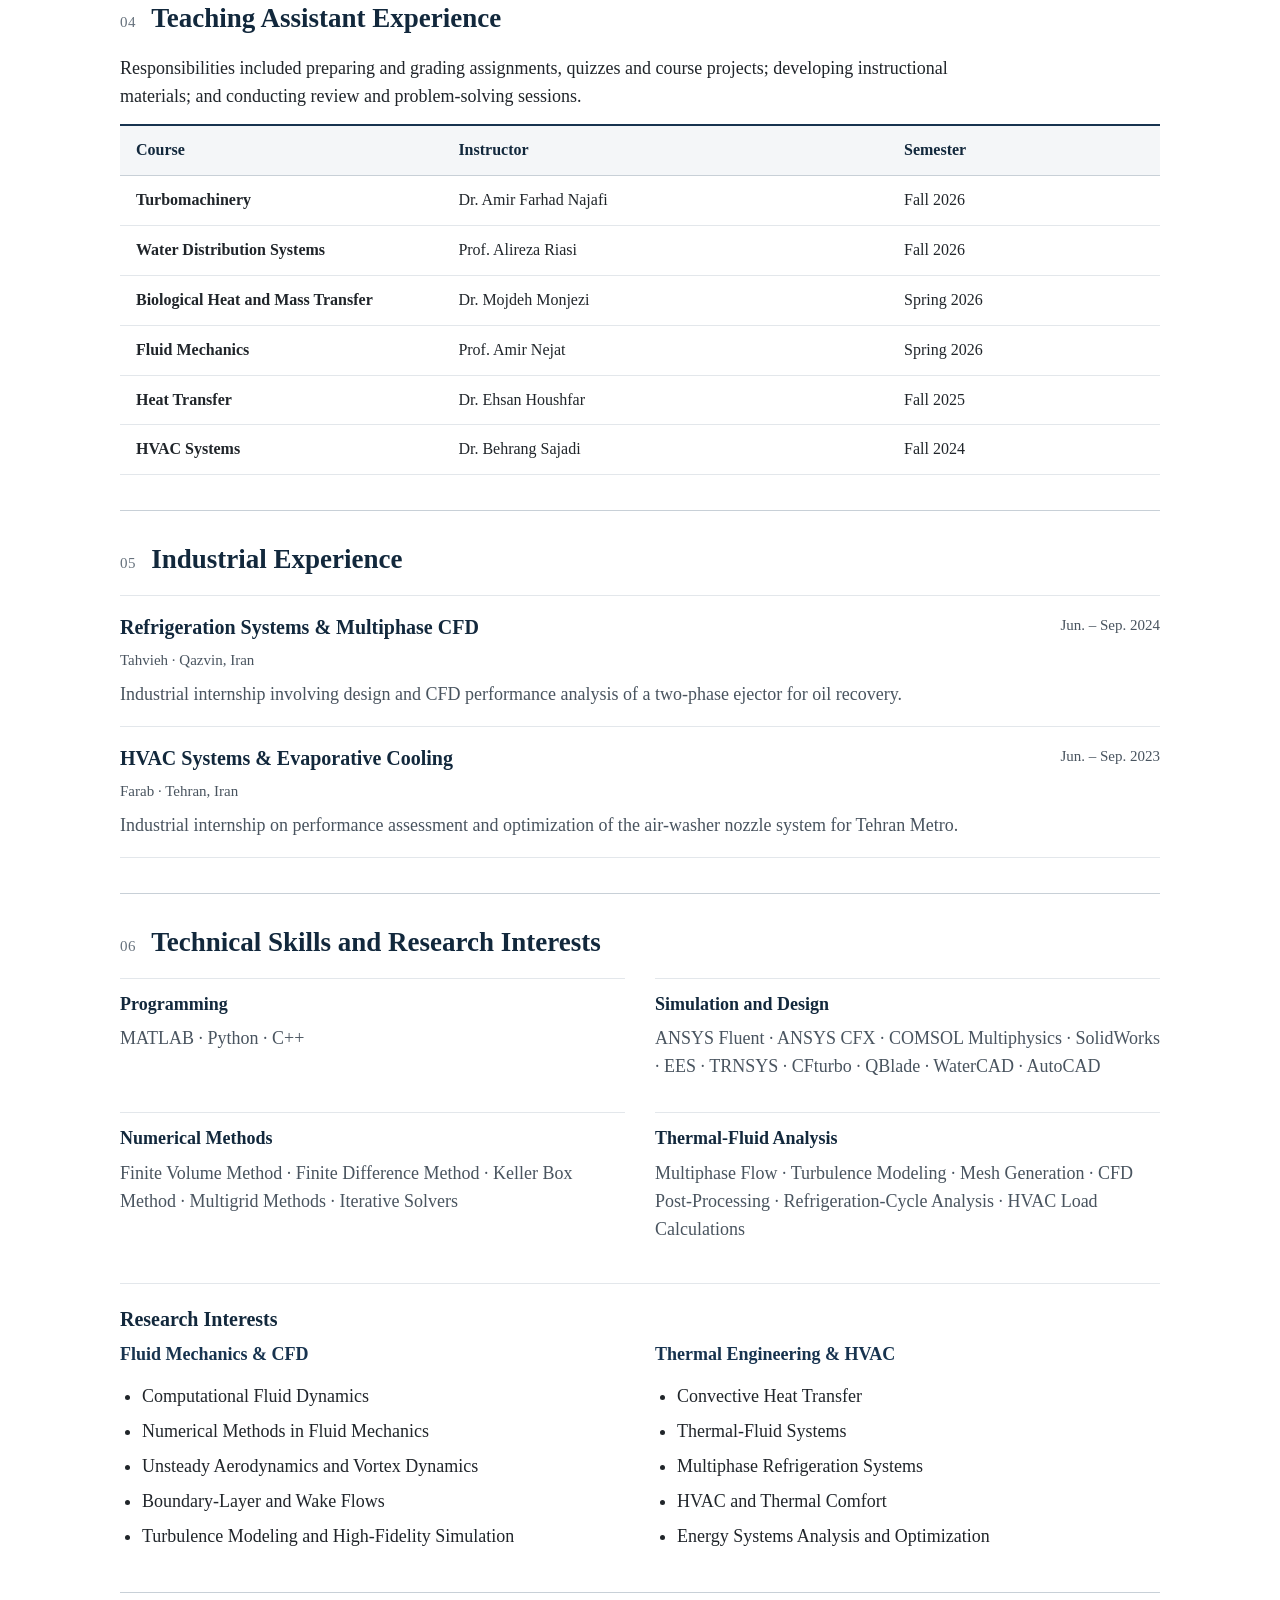
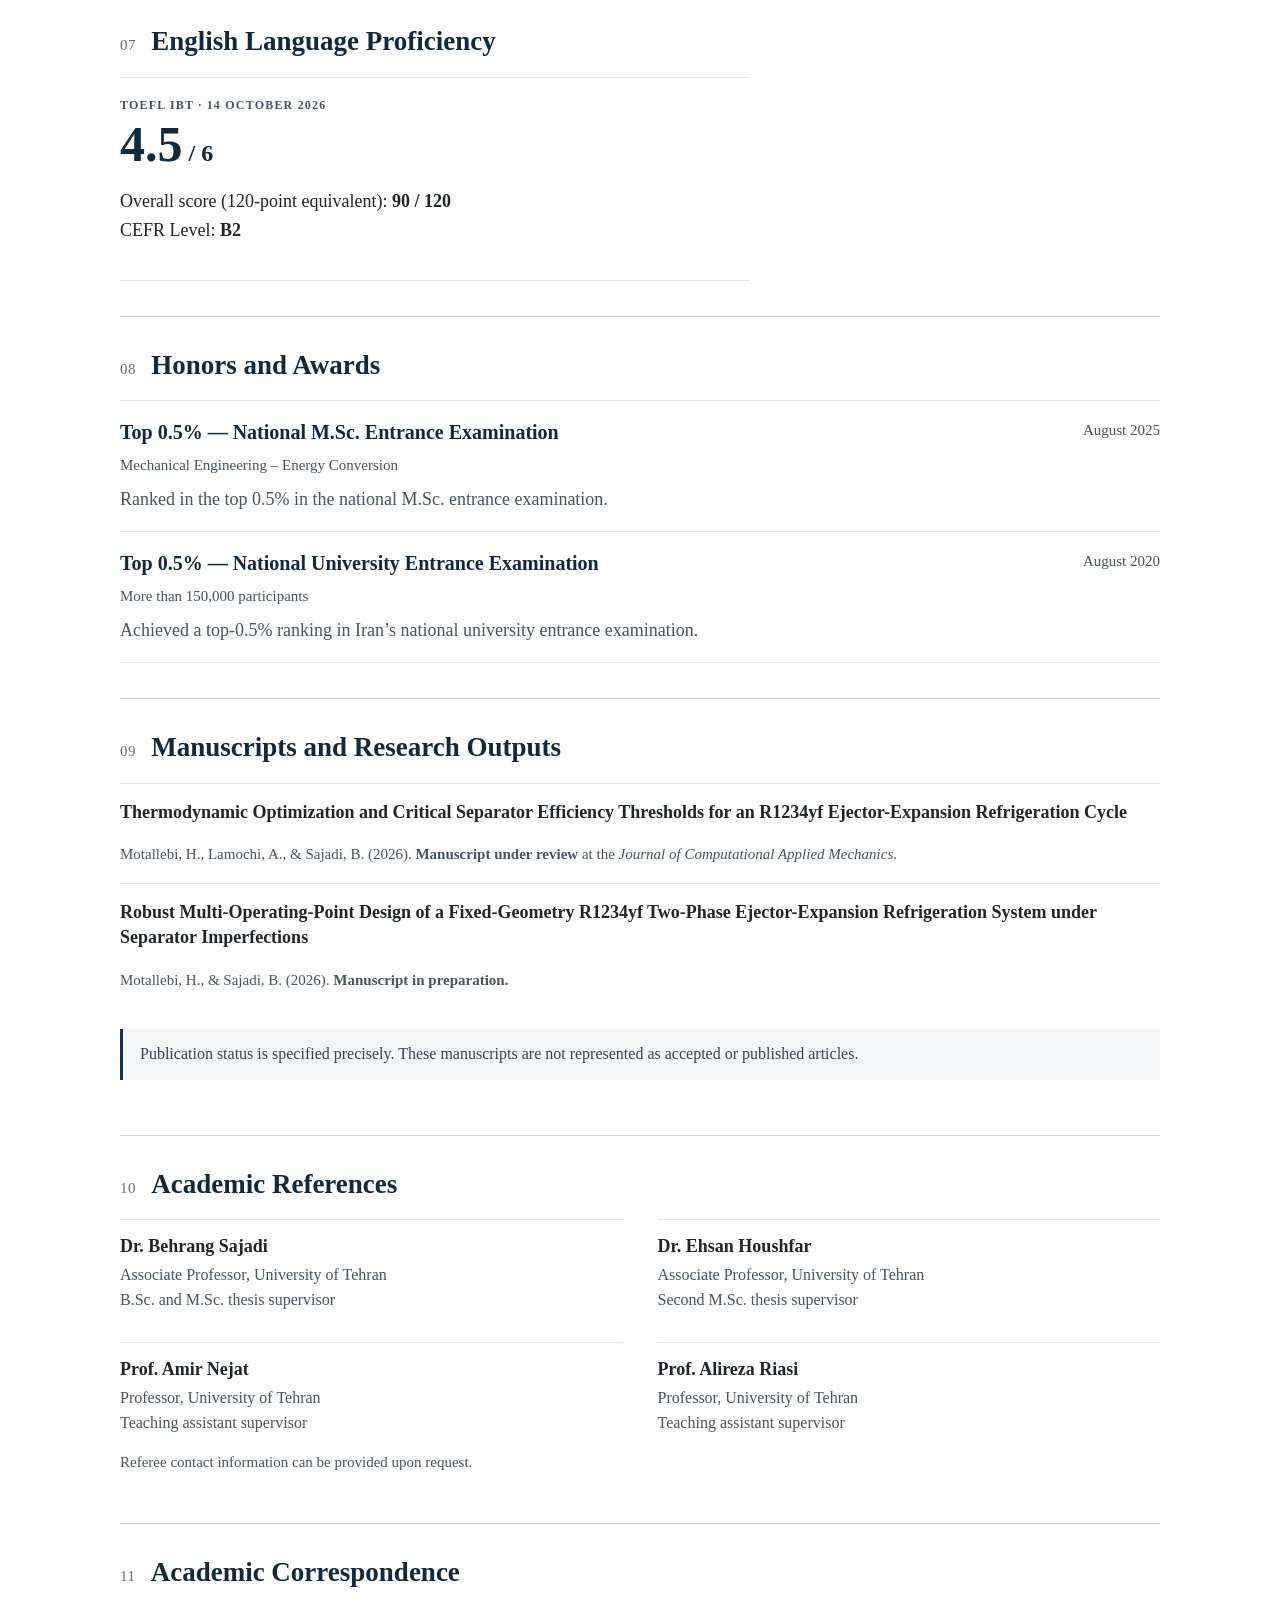
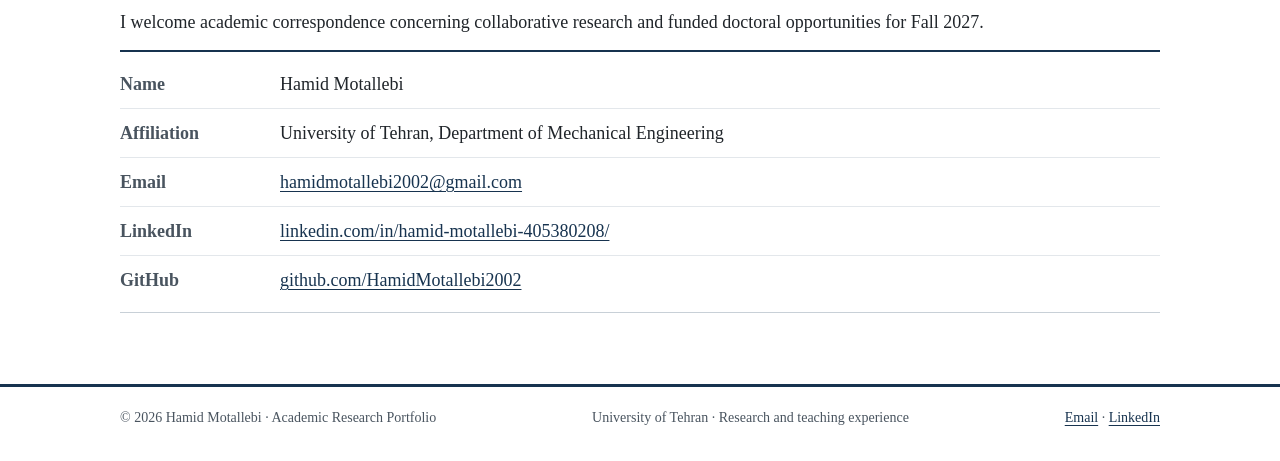
==== commit 19ccfe32: "Add files via upload" ====
--- a/index.html
+++ b/index.html
@@ -14,8 +14,7 @@
 <div class="academic-item"><div><h3>HVAC Systems &amp; Evaporative Cooling</h3><span class="small-muted">Farab · Tehran, Iran</span><p>Industrial internship on performance assessment and optimization of the air-washer nozzle system for Tehran Metro.</p></div><span class="date-label">Jun. – Sep. 2023</span></div></section><section class="container document-section" id="skills"><div class="section-heading"><span class="section-index">06</span><h2>Technical Skills and Research Interests</h2></div>
 <div class="skill-grid"><div><h3>Programming</h3><p>MATLAB · Python · C++</p></div><div><h3>Simulation and Design</h3><p>ANSYS Fluent · ANSYS CFX · COMSOL Multiphysics · SolidWorks · EES · TRNSYS · CFturbo · QBlade · WaterCAD · AutoCAD</p></div><div><h3>Numerical Methods</h3><p>Finite Volume Method · Finite Difference Method · Keller Box Method · Multigrid Methods · Iterative Solvers</p></div><div><h3>Thermal-Fluid Analysis</h3><p>Multiphase Flow · Turbulence Modeling · Mesh Generation · CFD Post-Processing · Refrigeration-Cycle Analysis · HVAC Load Calculations</p></div></div>
 <div class="subsection"><h3>Research Interests</h3><div class="research-columns"><div><p class="column-heading">Fluid Mechanics &amp; CFD</p><ul class="dense-list"><li>Computational Fluid Dynamics</li><li>Numerical Methods in Fluid Mechanics</li><li>Unsteady Aerodynamics and Vortex Dynamics</li><li>Boundary-Layer and Wake Flows</li><li>Turbulence Modeling and High-Fidelity Simulation</li></ul></div><div><p class="column-heading">Thermal Engineering &amp; HVAC</p><ul class="dense-list"><li>Convective Heat Transfer</li><li>Thermal-Fluid Systems</li><li>Multiphase Refrigeration Systems</li><li>HVAC and Thermal Comfort</li><li>Energy Systems Analysis and Optimization</li></ul></div></div></div></section><section class="container document-section" id="language"><div class="section-heading"><span class="section-index">07</span><h2>English Language Proficiency</h2></div>
-<div class="score-summary"><div class="score-primary"><span class="metadata-label">TOEFL iBT · 14 October 2026</span><strong class="score-large">4.5<span> / 6</span></strong><p>Equivalent reported total: <strong>90 / 120</strong><br/>CEFR Level: <strong>B2</strong></p></div><div class="score-breakdown"><table class="profile-facts"><tbody><tr><th>Reading</th><td>3.5 / 6</td></tr><tr><th>Listening</th><td>5.0 / 6</td></tr><tr><th>Speaking</th><td>5.0 / 6</td></tr><tr><th>Writing</th><td>4.0 / 6</td></tr></tbody></table></div></div>
-<p><a class="link-plain filled" href="TOEFL_iBT_2026_Public_Copy.pdf" rel="noopener" target="_blank">View TOEFL Score Report (PDF)</a><a class="link-plain" download="" href="TOEFL_iBT_2026_Public_Copy.pdf">Download Score Report</a></p><p class="notes">This is a publicly shareable copy of the test-taker report with address, photograph and identification details redacted; test date and results have not been changed. Official score verification may be requested directly from ETS.</p>
+<div class="score-summary score-summary-compact"><div class="score-primary"><span class="metadata-label">TOEFL iBT · 14 October 2026</span><strong class="score-large">4.5<span> / 6</span></strong><p>Overall score (120-point equivalent): <strong>90 / 120</strong><br/>CEFR Level: <strong>B2</strong></p></div></div>
 </section><section class="container document-section" id="honors"><div class="section-heading"><span class="section-index">08</span><h2>Honors and Awards</h2></div>
 <div class="academic-item"><div><h3>Top 0.5% — National M.Sc. Entrance Examination</h3><span class="small-muted">Mechanical Engineering – Energy Conversion</span><p>Ranked in the top 0.5% in the national M.Sc. entrance examination.</p></div><span class="date-label">August 2025</span></div>
 <div class="academic-item"><div><h3>Top 0.5% — National University Entrance Examination</h3><span class="small-muted">More than 150,000 participants</span><p>Achieved a top-0.5% ranking in Iran’s national university entrance examination.</p></div><span class="date-label">August 2020</span></div></section><section class="container document-section" id="publications"><div class="section-heading"><span class="section-index">09</span><h2>Manuscripts and Research Outputs</h2></div>
--- a/style.css
+++ b/style.css
@@ -204,3 +204,6 @@
 .footer-contact a { color:var(--navy); }
 @media(max-width:580px) { .contact-details { grid-template-columns:100px minmax(0,1fr); } .header-contact { gap:12px; } }
 @media print { .hero-contact { display:none; } }
+
+/* Simplified TOEFL display: overall score only, no public report or sub-scores. */
+.score-summary-compact{display:block;max-width:630px;gap:0;margin-bottom:0}
